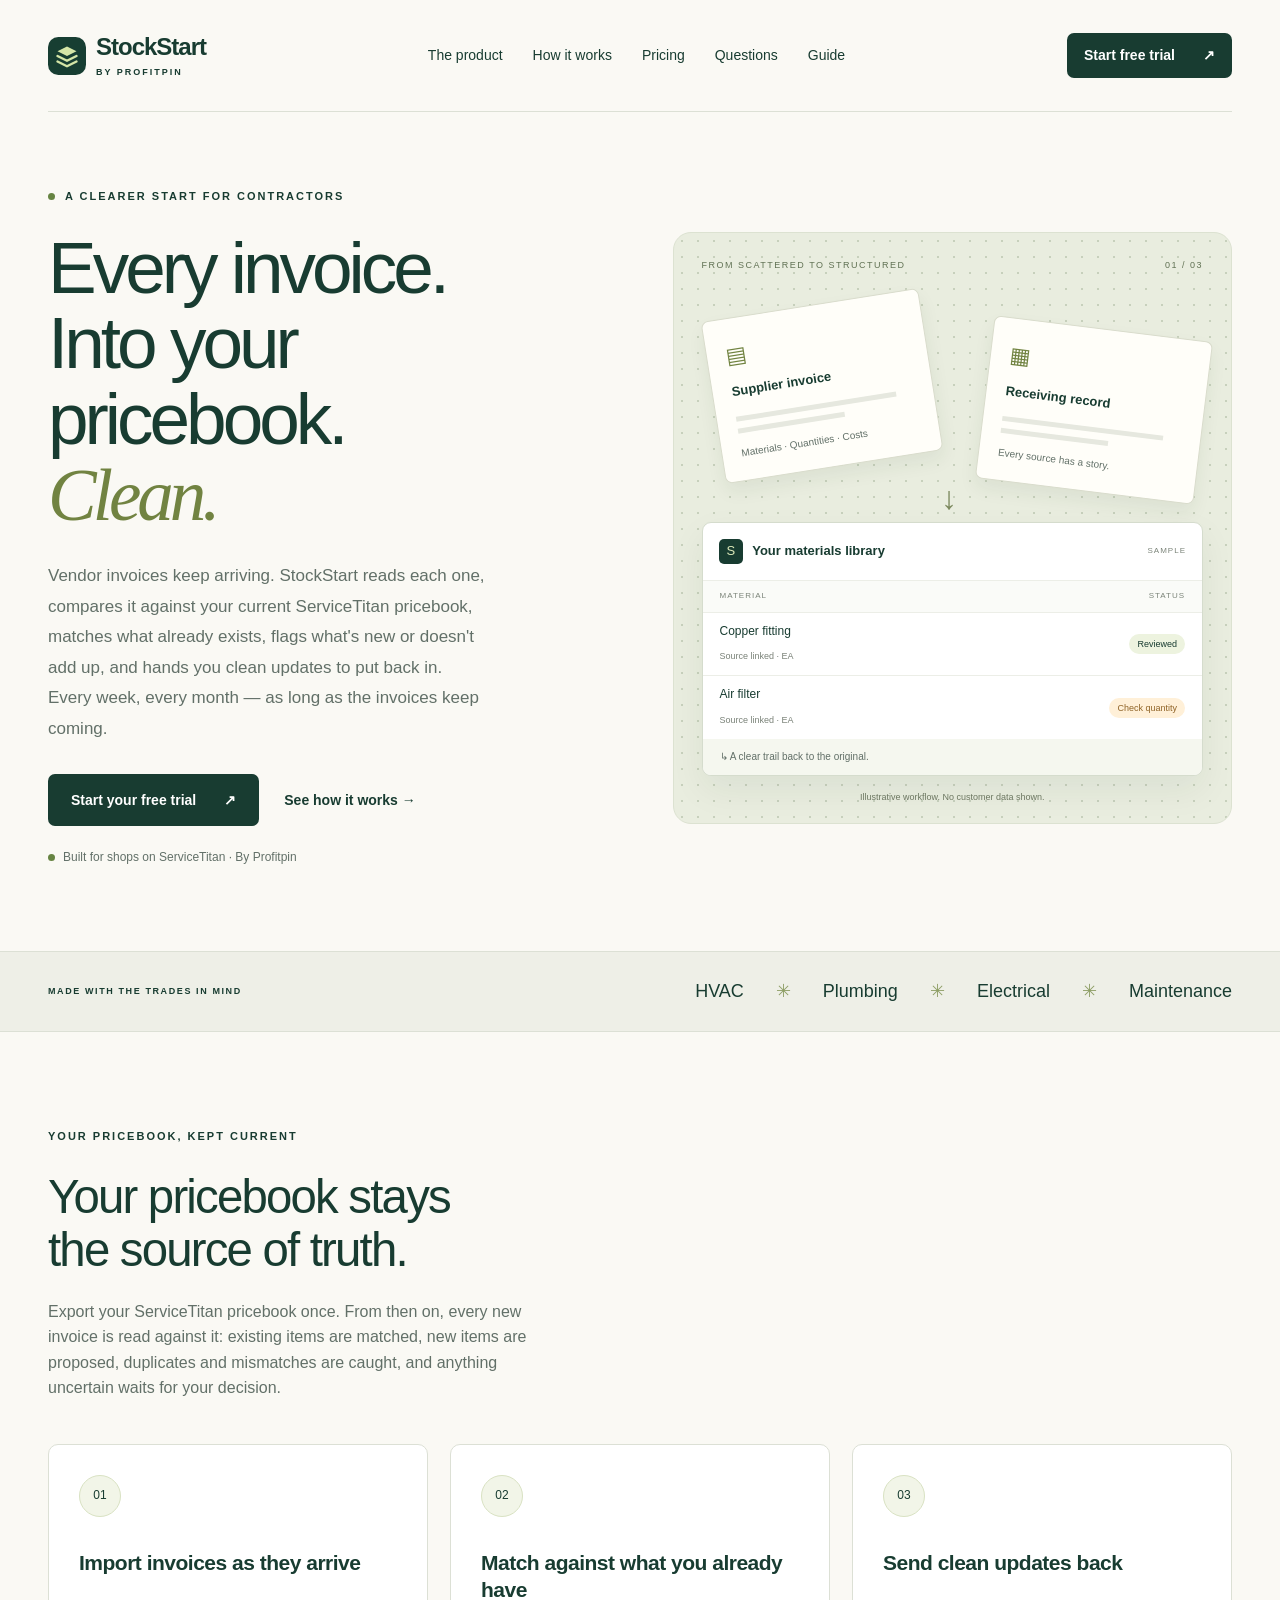
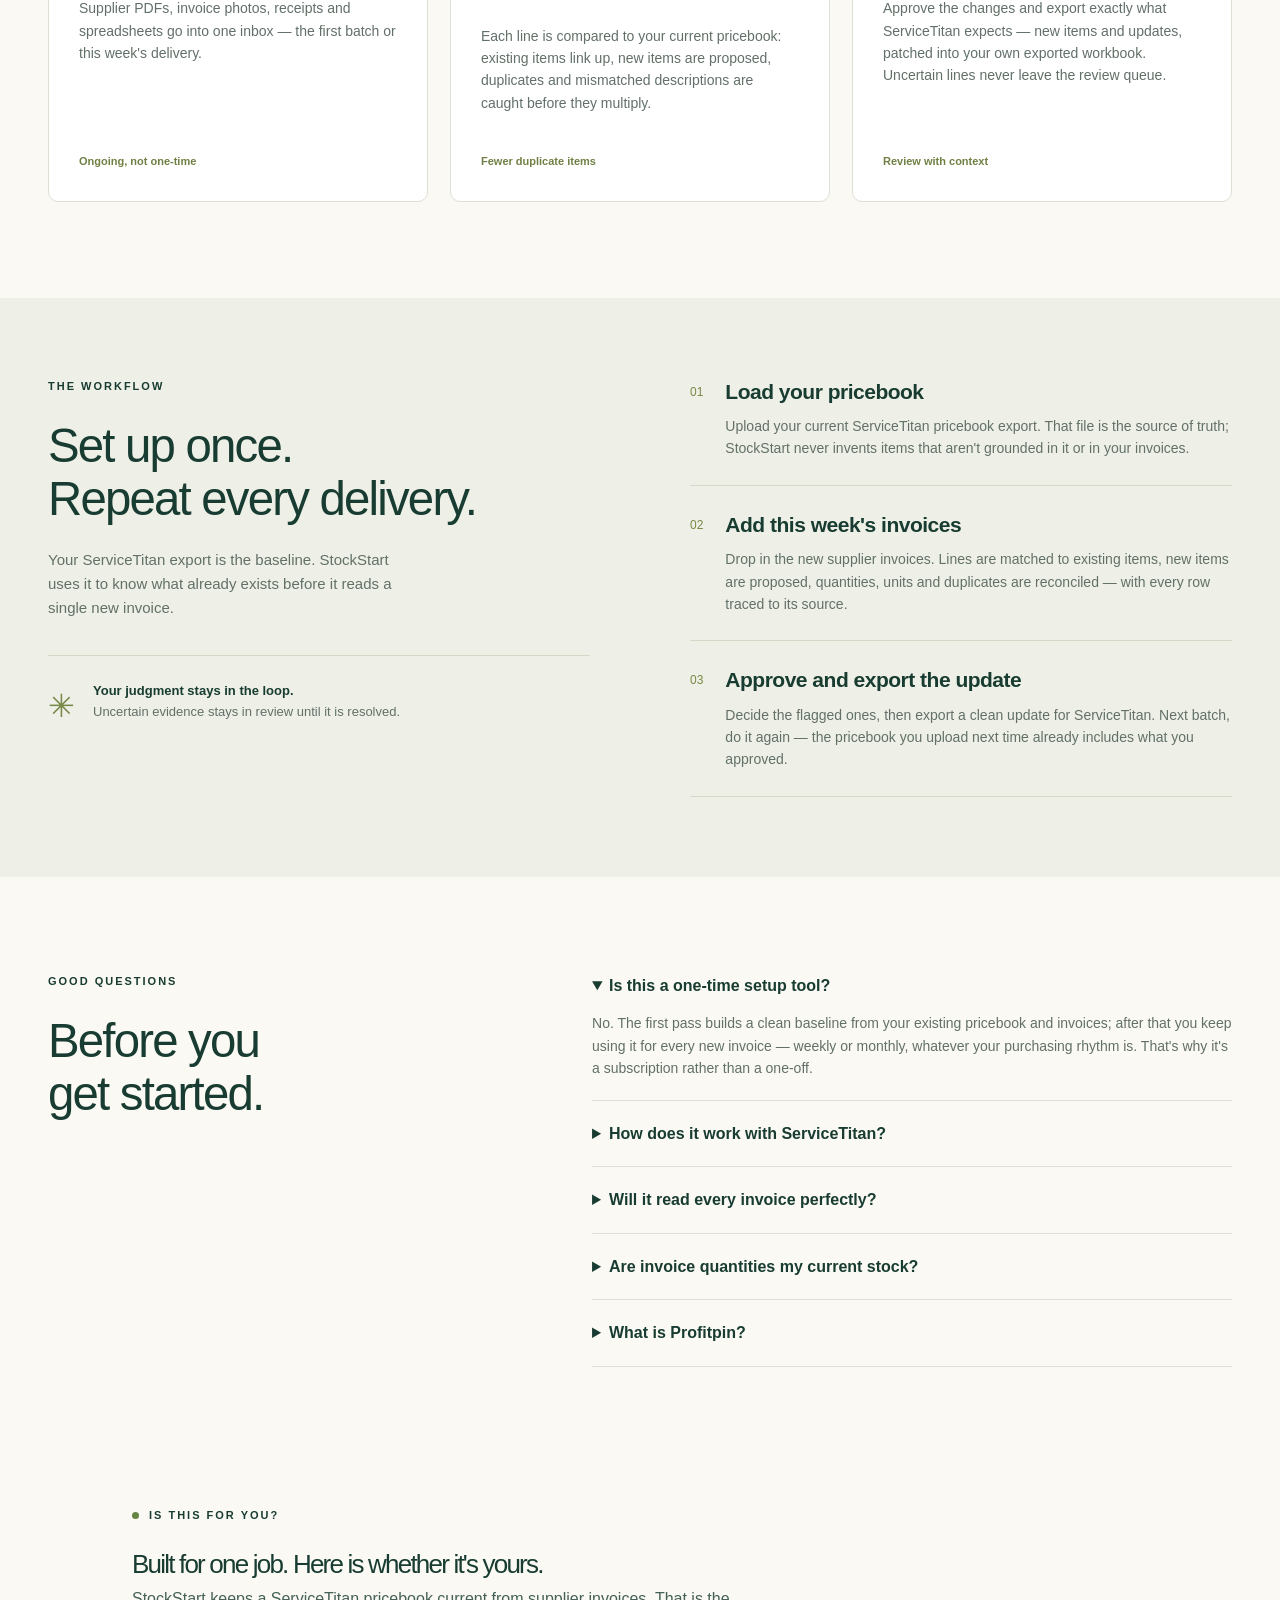
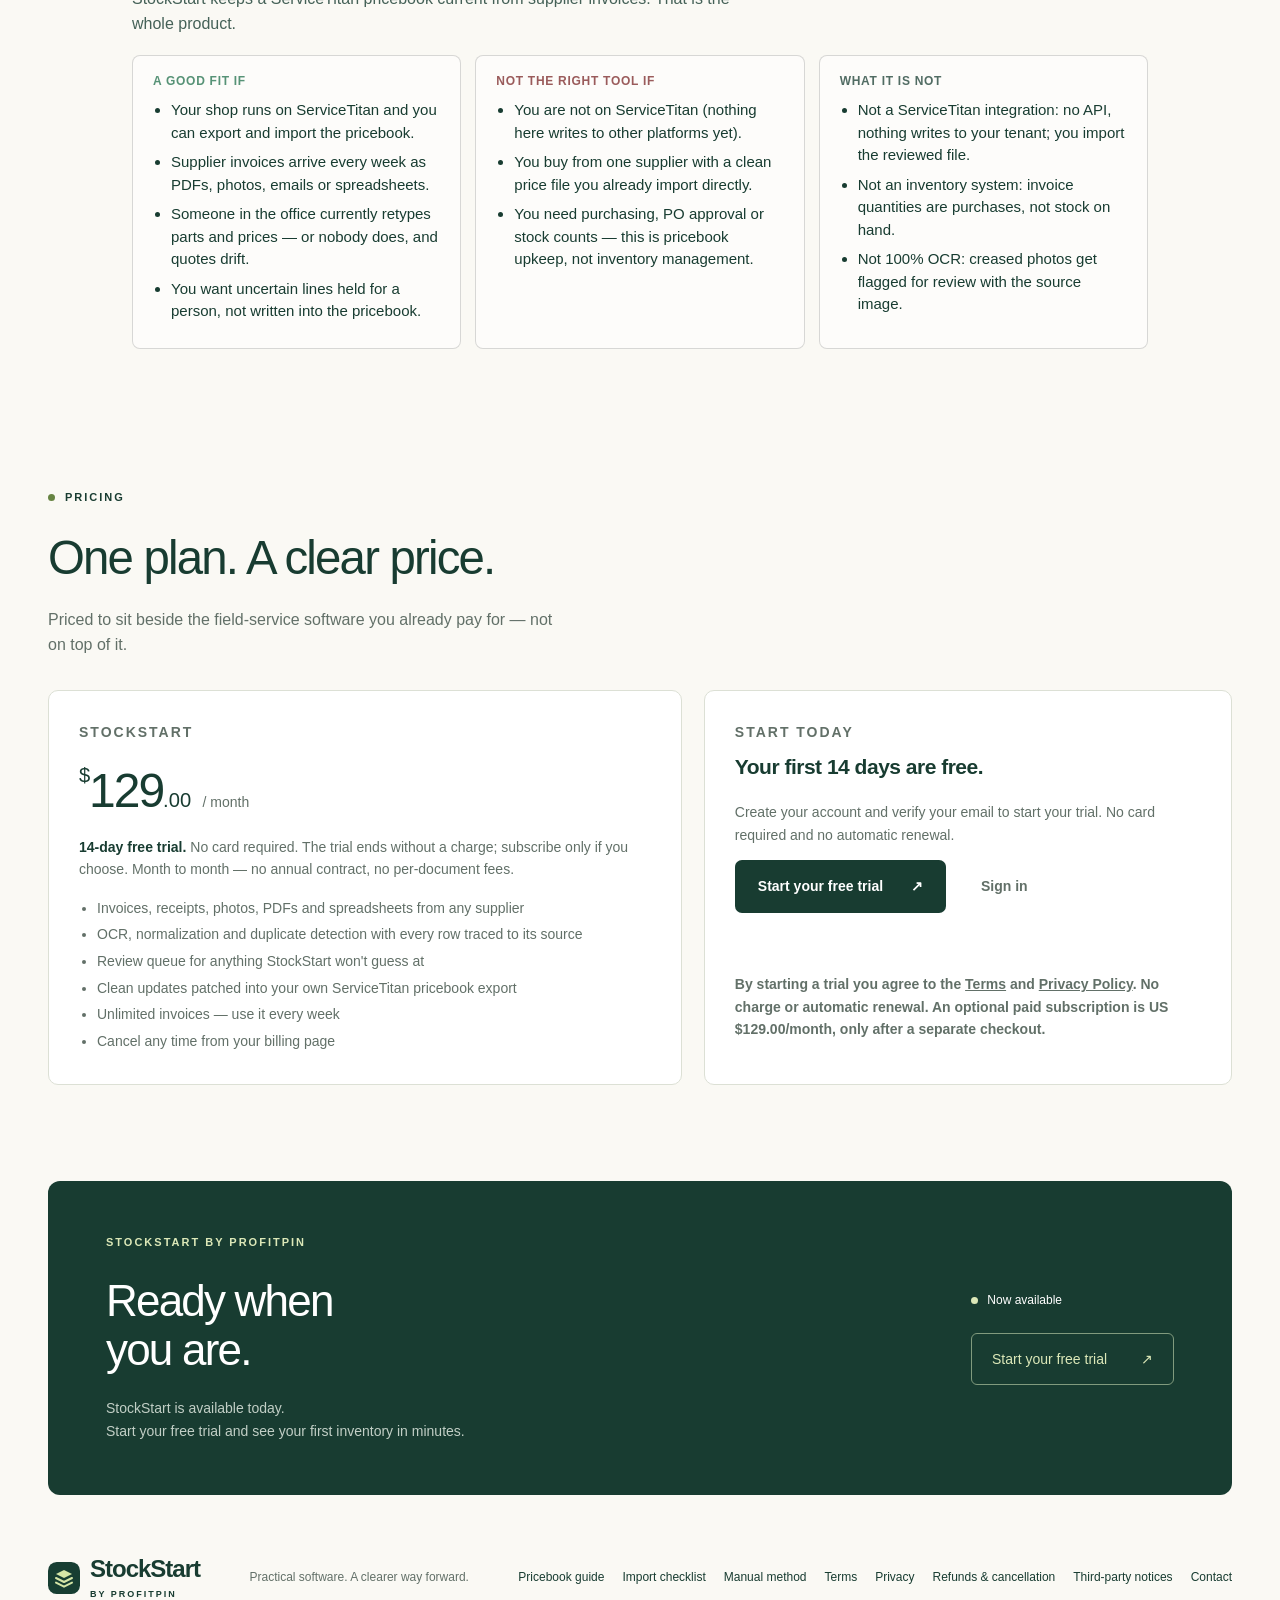
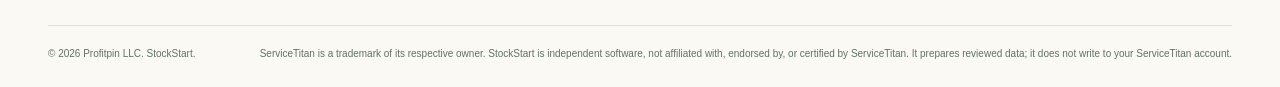
==== index.html @ 43863ac2 "Publish verified 14-day no-card trial terms and signup guidance" ====
<!doctype html>
<html lang="en">
<head>
  <meta charset="utf-8"><meta name="viewport" content="width=device-width,initial-scale=1">
  <title>StockStart — ServiceTitan pricebook updates from vendor invoices (HVAC, plumbing, electrical)</title>
  <meta name="description" content="StockStart reads every new vendor invoice against your ServiceTitan pricebook, matches existing items, flags new parts and price mismatches, and produces clean pricebook updates you import back. $129/month, 14-day no-card trial.">
  <meta name="theme-color" content="#173e32">
  <link rel="canonical" href="https://getstockstart.com/">
  <meta property="og:title" content="StockStart — ServiceTitan pricebook updates from vendor invoices (HVAC, plumbing, electrical)"><meta property="og:description" content="StockStart reads every new vendor invoice against your ServiceTitan pricebook, matches existing items, flags new parts and price mismatches, and produces clean pricebook updates you import back. $129/month, 14-day no-card trial."><meta property="og:type" content="website"><meta property="og:url" content="https://getstockstart.com/">
  <link rel="icon" href="./mark.svg" type="image/svg+xml"><link rel="stylesheet" href="./styles.css">
  <script type="application/ld+json">{"@context": "https://schema.org", "@type": "SoftwareApplication", "name": "StockStart", "url": "https://getstockstart.com/", "applicationCategory": "BusinessApplication", "operatingSystem": "Windows 10, Windows 11", "description": "StockStart reads every new vendor invoice against your ServiceTitan pricebook, matches existing items, flags new parts and price mismatches, and produces clean pricebook updates you import back. $129/month, 14-day no-card trial.", "publisher": {"@type": "Organization", "name": "Profitpin LLC", "url": "https://profitpingroup.com/"}, "offers": {"@type": "Offer", "price": "129.00", "priceCurrency": "USD", "url": "https://getstockstart.com/", "description": "14-day no-card trial; optional paid monthly subscription", "availability": "https://schema.org/InStock"}}</script>
<script type="application/ld+json">{"@context": "https://schema.org", "@type": "FAQPage", "mainEntity": [{"@type": "Question", "name": "Is this a one-time setup tool?", "acceptedAnswer": {"@type": "Answer", "text": "No. The first pass builds a clean baseline from your existing pricebook and invoices; after that you keep using it for every new invoice — weekly or monthly, whatever your purchasing rhythm is. That's why it's a subscription rather than a one-off."}}, {"@type": "Question", "name": "How does it work with ServiceTitan?", "acceptedAnswer": {"@type": "Answer", "text": "Through your own export and import files — no API connection, nothing writes to your tenant automatically. You export your pricebook, StockStart patches the approved changes into that same workbook, and you import it back. StockStart is independent software and is not a certified or approved ServiceTitan integration."}}, {"@type": "Question", "name": "Will it read every invoice perfectly?", "acceptedAnswer": {"@type": "Answer", "text": "No. Image quality and document layout can affect extraction. StockStart preserves the source evidence and surfaces uncertain values for review. We do not claim 100% OCR accuracy."}}, {"@type": "Question", "name": "Are invoice quantities my current stock?", "acceptedAnswer": {"@type": "Answer", "text": "Not necessarily. Purchases, receipts, credits and stock snapshots have different meanings. StockStart helps review those relationships; a purchase history alone cannot establish current on-hand inventory."}}, {"@type": "Question", "name": "What is Profitpin?", "acceptedAnswer": {"@type": "Answer", "text": "Profitpin LLC is the company behind StockStart, SaleLedger, LeafLedger and SubLimit. StockStart keeps a contractor's pricebook clean as new supplier invoices arrive."}}]}</script>
  <link rel="apple-touch-icon" href="/icon-512.png">
</head>
<body>
  <a class="skip" href="#main">Skip to content</a>
  <header class="header wrap">
    <a class="brand" href="#" aria-label="StockStart home"><img src="./mark.svg" width="38" height="38" alt=""><span>StockStart<small>BY PROFITPIN</small></span></a>
    <nav aria-label="Main navigation"><a href="#product">The product</a><a href="#how-it-works">How it works</a><a href="#pricing">Pricing</a><a href="#questions">Questions</a><a href="./servicetitan-pricebook-vendor-invoices.html">Guide</a></nav>
    <a class="button small dark" href="https://app.getstockstart.com/signup">Start free trial <span aria-hidden="true">↗</span></a>
  </header>
  <main id="main">
    <section class="hero wrap">
      <div class="hero-copy"><p class="eyebrow"><span class="dot"></span> A CLEARER START FOR CONTRACTORS</p>
        <h1>Every invoice.<br>Into your pricebook.<br><em>Clean.</em></h1>
        <p class="intro">Vendor invoices keep arriving. StockStart reads each one, compares it against your current ServiceTitan pricebook, matches what already exists, flags what's new or doesn't add up, and hands you clean updates to put back in. Every week, every month — as long as the invoices keep coming.</p>
        <div class="actions"><a class="button dark" href="https://app.getstockstart.com/signup">Start your free trial <span aria-hidden="true">↗</span></a><a class="text-link" href="#how-it-works">See how it works <span aria-hidden="true">→</span></a></div>
        <p class="availability"><span class="dot"></span> Built for shops on ServiceTitan · By Profitpin</p>
      </div>
      <div class="visual" aria-label="Illustration of sample documents becoming a reviewed materials library">
        <div class="visual-heading"><span>FROM SCATTERED TO STRUCTURED</span><span>01 / 03</span></div>
        <div class="paper paper-back"><span class="paper-icon">▤</span><strong>Supplier invoice</strong><div class="lines"></div><div class="lines short"></div><p>Materials · Quantities · Costs</p></div>
        <div class="paper paper-front"><span class="paper-icon">▦</span><strong>Receiving record</strong><div class="lines"></div><div class="lines short"></div><p>Every source has a story.</p></div>
        <div class="connector" aria-hidden="true">↓</div>
        <div class="library"><div class="library-title"><span class="mini-mark">S</span><strong>Your materials library</strong><span class="sample">SAMPLE</span></div><div class="table-head"><span>MATERIAL</span><span>STATUS</span></div><div class="table-row"><span><b>Copper fitting</b><small>Source linked · EA</small></span><span class="pill">Reviewed</span></div><div class="table-row"><span><b>Air filter</b><small>Source linked · EA</small></span><span class="pill amber">Check quantity</span></div><div class="library-foot"><span aria-hidden="true">↳</span> A clear trail back to the original.</div></div>
        <p class="visual-caption">Illustrative workflow. No customer data shown.</p>
      </div>
    </section>
    <div class="trade-strip"><div class="wrap"><span>MADE WITH THE TRADES IN MIND</span><p>HVAC <i>✳</i> Plumbing <i>✳</i> Electrical <i>✳</i> Maintenance</p></div></div>
    <section class="section wrap" id="product"><div class="section-heading"><p class="eyebrow">YOUR PRICEBOOK, KEPT CURRENT</p><h2>Your pricebook stays<br>the source of truth.</h2><p>Export your ServiceTitan pricebook once. From then on, every new invoice is read against it: existing items are matched, new items are proposed, duplicates and mismatches are caught, and anything uncertain waits for your decision.</p></div>
      <div class="features"><article><span class="feature-icon">01</span><h3>Import invoices as they arrive</h3><p>Supplier PDFs, invoice photos, receipts and spreadsheets go into one inbox — the first batch or this week's delivery.</p><span class="feature-note">Ongoing, not one-time</span></article><article><span class="feature-icon">02</span><h3>Match against what you already have</h3><p>Each line is compared to your current pricebook: existing items link up, new items are proposed, duplicates and mismatched descriptions are caught before they multiply.</p><span class="feature-note">Fewer duplicate items</span></article><article><span class="feature-icon">03</span><h3>Send clean updates back</h3><p>Approve the changes and export exactly what ServiceTitan expects — new items and updates, patched into your own exported workbook. Uncertain lines never leave the review queue.</p><span class="feature-note">Review with context</span></article></div>
    </section>
    <section class="workflow" id="how-it-works"><div class="wrap workflow-grid"><div><p class="eyebrow">THE WORKFLOW</p><h2>Set up once.<br>Repeat every delivery.</h2><p class="muted">Your ServiceTitan export is the baseline. StockStart uses it to know what already exists before it reads a single new invoice.</p><div class="principle"><span aria-hidden="true">✳</span><p><strong>Your judgment stays in the loop.</strong><br>Uncertain evidence stays in review until it is resolved.</p></div></div><ol class="steps"><li><span>01</span><div><h3>Load your pricebook</h3><p>Upload your current ServiceTitan pricebook export. That file is the source of truth; StockStart never invents items that aren't grounded in it or in your invoices.</p></div></li><li><span>02</span><div><h3>Add this week's invoices</h3><p>Drop in the new supplier invoices. Lines are matched to existing items, new items are proposed, quantities, units and duplicates are reconciled — with every row traced to its source.</p></div></li><li><span>03</span><div><h3>Approve and export the update</h3><p>Decide the flagged ones, then export a clean update for ServiceTitan. Next batch, do it again — the pricebook you upload next time already includes what you approved.</p></div></li></ol></div></section>
    <section class="section wrap questions" id="questions"><div><p class="eyebrow">GOOD QUESTIONS</p><h2>Before you<br>get started.</h2></div><div class="faq"><details open><summary>Is this a one-time setup tool?</summary><p>No. The first pass builds a clean baseline from your existing pricebook and invoices; after that you keep using it for every new invoice — weekly or monthly, whatever your purchasing rhythm is. That's why it's a subscription rather than a one-off.</p></details><details><summary>How does it work with ServiceTitan?</summary><p>Through your own export and import files — no API connection, nothing writes to your tenant automatically. You export your pricebook, StockStart patches the approved changes into that same workbook, and you import it back. StockStart is independent software and is not a certified or approved ServiceTitan integration.</p></details><details><summary>Will it read every invoice perfectly?</summary><p>No. Image quality and document layout can affect extraction. StockStart preserves the source evidence and surfaces uncertain values for review. We do not claim 100% OCR accuracy.</p></details><details><summary>Are invoice quantities my current stock?</summary><p>Not necessarily. Purchases, receipts, credits and stock snapshots have different meanings. StockStart helps review those relationships; a purchase history alone cannot establish current on-hand inventory.</p></details><details><summary>What is Profitpin?</summary><p>Profitpin LLC is the company behind StockStart, SaleLedger, LeafLedger and SubLimit. StockStart keeps a contractor's pricebook clean as new supplier invoices arrive.</p></details></div></section>
    
<section class="fit" id="fit"><style>
.fit{padding:44px 0}.fit .fit-wrap{max-width:1080px;margin:0 auto;padding:0 32px}
.fit h2{font-size:26px;line-height:1.2;margin:0 0 6px}.fit .fit-lede{opacity:.8;max-width:640px;margin:0 0 18px}
.fit-grid{display:grid;grid-template-columns:repeat(3,1fr);gap:14px}
.fit-col{border:1px solid rgba(0,0,0,.15);border-radius:8px;padding:18px 20px;background:rgba(255,255,255,.55)}
.fit-col h3{font-size:12px;letter-spacing:.06em;text-transform:uppercase;margin:0 0 10px;opacity:.75}
.fit-col ul{margin:0;padding-left:18px}.fit-col li{margin-bottom:7px;font-size:15px;line-height:1.5}
.fit-col.yes h3{color:#1f6f4a}.fit-col.no h3{color:#7a2626}
@media(max-width:800px){.fit-grid{grid-template-columns:1fr}.fit .fit-wrap{padding:0 20px}}
</style>
  <div class="fit-wrap">
    <p class="eyebrow"><span class="dot"></span> IS THIS FOR YOU?</p>
    <h2>Built for one job. Here is whether it's yours.</h2>
    <p class="fit-lede">StockStart keeps a ServiceTitan pricebook current from supplier invoices. That is the whole product.</p>
    <div class="fit-grid">
      <div class="fit-col yes"><h3>A good fit if</h3><ul><li>Your shop runs on ServiceTitan and you can export and import the pricebook.</li><li>Supplier invoices arrive every week as PDFs, photos, emails or spreadsheets.</li><li>Someone in the office currently retypes parts and prices — or nobody does, and quotes drift.</li><li>You want uncertain lines held for a person, not written into the pricebook.</li></ul></div>
      <div class="fit-col no"><h3>Not the right tool if</h3><ul><li>You are not on ServiceTitan (nothing here writes to other platforms yet).</li><li>You buy from one supplier with a clean price file you already import directly.</li><li>You need purchasing, PO approval or stock counts — this is pricebook upkeep, not inventory management.</li></ul></div>
      <div class="fit-col"><h3>What it is not</h3><ul><li>Not a ServiceTitan integration: no API, nothing writes to your tenant; you import the reviewed file.</li><li>Not an inventory system: invoice quantities are purchases, not stock on hand.</li><li>Not 100% OCR: creased photos get flagged for review with the source image.</li></ul></div>
    </div>
  </div>
</section>
<section class="wrap section" id="pricing">
      <div class="section-heading"><p class="eyebrow"><span class="dot"></span> PRICING</p><h2>One plan. A clear price.</h2><p>Priced to sit beside the field-service software you already pay for — not on top of it.</p></div>
      <div class="features" style="grid-template-columns:1.2fr 1fr;margin-top:32px">
        <article>
          <p class="eyebrow" style="margin-bottom:10px">STOCKSTART</p>
          <p style="font-size:48px;letter-spacing:-2px;font-weight:500;margin:0 0 6px;color:var(--ink)"><span class="price-cur">$</span>129<span class="price-dec">.00</span> <span style="font-size:14px;letter-spacing:0;color:var(--muted)">/ month</span></p>
          <p><strong style="color:var(--ink)">14-day free trial.</strong> No card required. The trial ends without a charge; subscribe only if you choose. Month to month — no annual contract, no per-document fees.</p>
          <ul style="padding-left:18px;color:var(--muted);font-size:14px;line-height:1.9;margin:0">
            <li>Invoices, receipts, photos, PDFs and spreadsheets from any supplier</li>
            <li>OCR, normalization and duplicate detection with every row traced to its source</li>
            <li>Review queue for anything StockStart won't guess at</li>
            <li>Clean updates patched into your own ServiceTitan pricebook export</li>
            <li>Unlimited invoices — use it every week</li>
            <li>Cancel any time from your billing page</li>
          </ul>
        </article>
        <article>
          <p class="eyebrow" style="margin-bottom:10px">START TODAY</p>
          <h3>Your first 14 days are free.</h3>
          <p>Create your account and verify your email to start your trial. No card required and no automatic renewal.</p>
          <p><a class="button dark" href="https://app.getstockstart.com/signup">Start your free trial <span aria-hidden="true">↗</span></a> <a class="button" href="https://app.getstockstart.com/login" style="margin-left:8px">Sign in</a></p>
          <p class="feature-note" style="padding-top:12px">By starting a trial you agree to the <a href="./terms.html" style="text-decoration:underline">Terms</a> and <a href="./privacy.html" style="text-decoration:underline">Privacy Policy</a>. No charge or automatic renewal. An optional paid subscription is US $129.00/month, only after a separate checkout.</p>
        </article>
      </div>
    </section>
    <section class="wrap" id="availability"><div class="launch"><div><p class="eyebrow">STOCKSTART BY PROFITPIN</p><h2>Ready when<br>you are.</h2><p>StockStart is available today.<br>Start your free trial and see your first inventory in minutes.</p></div><div class="launch-status"><span class="dot"></span> Now available<a href="https://app.getstockstart.com/signup">Start your free trial <span aria-hidden="true">↗</span></a></div></div></section>
  </main>
  <footer class="wrap"><div class="footer-top"><a class="brand" href="#"><img src="./mark.svg" width="32" height="32" alt=""><span>StockStart<small>BY PROFITPIN</small></span></a><p>Practical software. A clearer way forward.</p><div style="display:flex;gap:18px;flex-wrap:wrap;font-size:12px"><a href="./servicetitan-pricebook-vendor-invoices.html">Pricebook guide</a><a href="./servicetitan-pricebook-import-checklist.html">Import checklist</a><a href="./servicetitan-pricebook-manual-update.html">Manual method</a><a href="./terms.html">Terms</a><a href="./privacy.html">Privacy</a><a href="./refunds.html">Refunds &amp; cancellation</a><a href="./licenses.html">Third-party notices</a><a href="mailto:support@getstockstart.com">Contact</a></div></div><div class="footer-bottom"><span>© 2026 Profitpin LLC. StockStart.</span><span>ServiceTitan is a trademark of its respective owner. StockStart is independent software, not affiliated with, endorsed by, or certified by ServiceTitan. It prepares reviewed data; it does not write to your ServiceTitan account.</span></div></footer>
<script src="/lead-source.js" defer></script></body></html>
---- styles.css ----
:root{--ink:#183c31;--muted:#627068;--cream:#faf9f4;--line:#dce0d5;--lime:#dce8b8}*{box-sizing:border-box}html{scroll-behavior:smooth;scroll-padding-top:35px}body{margin:0;background:var(--cream);color:var(--ink);font-family:Arial,Helvetica,sans-serif;font-size:16px;line-height:1.6}a{color:inherit;text-decoration:none}a:focus-visible,summary:focus-visible{outline:3px solid #ba572b;outline-offset:6px}.wrap{max-width:1240px;width:calc(100% - 96px);margin:auto}.skip{position:absolute;left:20px;top:-70px;background:white;padding:10px;z-index:5}.skip:focus{top:10px}.header{display:flex;align-items:center;justify-content:space-between;gap:24px;min-height:112px;border-bottom:1px solid var(--line)}.brand{display:flex;align-items:center;gap:10px;font-weight:750;font-size:24px;letter-spacing:-1px;line-height:1.2}.brand small{display:block;font-size:9px;letter-spacing:2px;margin-top:5px;font-weight:600}.header nav{display:flex;gap:30px;font-size:14px}.header nav a:hover,.text-link:hover{text-decoration:underline;text-underline-offset:5px}.button{display:inline-flex;align-items:center;justify-content:center;gap:28px;border-radius:7px;padding:15px 23px;font-size:14px;font-weight:bold;transition:transform .15s,background .15s}.button:hover{transform:translateY(-2px);background:#295443}.dark{background:var(--ink);color:white}.small{padding:11px 17px}.hero{display:grid;grid-template-columns:1fr 1fr;gap:65px;padding-top:76px;padding-bottom:84px;align-items:center}.eyebrow{font-size:11px;font-weight:bold;letter-spacing:2px;margin:0 0 24px;display:flex;align-items:center;gap:10px}.dot{display:inline-block;width:7px;height:7px;border-radius:50%;background:#668442;flex-shrink:0}h1,h2,h3,p{margin-top:0}h1{font-size:clamp(52px,5.7vw,80px);line-height:1.04;letter-spacing:-4px;font-weight:500;margin-bottom:27px}h1 em{font-family:Georgia,serif;font-weight:normal;color:#718341}h2{font-size:clamp(34px,3.7vw,48px);line-height:1.12;letter-spacing:-1.8px;font-weight:500;margin-bottom:23px}h3{font-size:21px;line-height:1.3;letter-spacing:-.5px;font-weight:600}.intro{max-width:440px;font-size:17px;color:var(--muted);line-height:1.8}.actions{display:flex;align-items:center;gap:25px;margin-top:29px}.text-link{font-size:14px;font-weight:bold}.availability{display:flex;align-items:center;gap:8px;color:var(--muted);font-size:12px;margin:22px 0 0}.visual{position:relative;background:#e9eddf;border:1px solid #dce2d1;border-radius:18px;min-height:530px;padding:25px 28px 18px;overflow:hidden;background-image:radial-gradient(#c7d0bc .8px,transparent .8px);background-size:16px 16px}.visual-heading{display:flex;justify-content:space-between;font-size:9px;letter-spacing:1.5px;color:#607153}.paper{position:absolute;background:#fffef9;border:1px solid #d9dccc;border-radius:7px;padding:19px;width:220px;box-shadow:0 9px 18px #243b2110}.paper strong{font-size:13px}.paper-icon{display:block;font-size:22px;color:#718341;margin-bottom:5px}.paper-back{top:71px;left:38px;transform:rotate(-9deg)}.paper-front{top:95px;right:27px;transform:rotate(7deg)}.paper p{font-size:10px;color:var(--muted);margin:12px 0 0}.lines{height:5px;width:90%;background:#e6e8df;margin-top:13px}.lines.short{width:60%;margin-top:7px}.connector{position:absolute;top:240px;left:calc(50% - 11px);font-size:32px;color:#7c895e}.library{position:relative;margin-top:250px;background:#fff;border:1px solid #d5dccd;border-radius:9px;box-shadow:0 14px 35px #16321c10;overflow:hidden}.library-title{display:flex;align-items:center;gap:9px;padding:16px;font-size:13px}.mini-mark{background:var(--ink);color:var(--lime);padding:2px 8px;border-radius:5px}.sample{font-size:8px;letter-spacing:1px;color:#7b8479;margin-left:auto}.table-head,.table-row{display:flex;align-items:center;justify-content:space-between;padding:9px 17px;border-top:1px solid #eceee7}.table-head{font-size:8px;letter-spacing:1px;color:#7b8479;background:#fafbf8}.table-row b{display:block;font-size:12px;font-weight:500}.table-row small{font-size:9px;color:#7a8278}.pill{font-size:9px;background:#edf3df;padding:3px 8px;border-radius:20px;white-space:nowrap}.amber{background:#fff0d8;color:#906427}.library-foot{padding:10px 17px;font-size:10px;background:#f5f7ef;color:#627068}.visual-caption{font-size:9px;text-align:center;margin:14px 0 0;color:#6f7963}.trade-strip{background:#eeefe7;border-block:1px solid var(--line)}.trade-strip .wrap{display:flex;align-items:center;justify-content:space-between;gap:20px;padding-block:25px}.trade-strip span{font-size:9px;letter-spacing:1.6px;font-weight:bold}.trade-strip p{display:flex;align-items:center;gap:32px;margin:0;font-size:18px}.trade-strip i{font-style:normal;color:#8c9d63}.section{padding-block:96px}.section-heading{max-width:650px}.section-heading>p:last-child{max-width:505px;color:var(--muted)}.features{display:grid;grid-template-columns:repeat(3,1fr);gap:22px;margin-top:43px}.features article{padding:30px;background:#fff;border:1px solid var(--line);border-radius:10px;display:flex;flex-direction:column}.feature-icon{display:flex;width:42px;height:42px;border:1px solid #d9e2c3;border-radius:50%;align-items:center;justify-content:center;font-size:12px;margin-bottom:32px;background:#f2f5e8}.features p{color:var(--muted);font-size:14px}.feature-note{font-size:11px;padding-top:25px;margin-top:auto;font-weight:bold;color:#708044}.workflow{background:#eef0e7;padding:80px 0}.workflow-grid{display:grid;grid-template-columns:1fr 1fr;gap:100px}.muted{color:var(--muted);max-width:375px;font-size:15px}.principle{display:flex;gap:18px;border-top:1px solid #d3dac8;margin-top:35px;padding-top:25px}.principle>span{font-size:32px;color:#788849}.principle p{font-size:13px;color:var(--muted)}.principle strong{color:var(--ink)}.steps{list-style:none;padding:0;margin:0}.steps li{display:flex;gap:22px;padding:25px 0;border-bottom:1px solid #d3dac8}.steps li:first-child{padding-top:0}.steps li>span{font-size:12px;color:#778845;padding-top:5px}.steps h3{margin-bottom:10px}.steps p{font-size:14px;color:var(--muted);margin-bottom:0}.questions{display:grid;grid-template-columns:1fr 1.35fr;gap:70px}.faq details{border-bottom:1px solid var(--line);padding:20px 0}.faq details:first-child{padding-top:0}summary{cursor:pointer;font-size:16px;font-weight:600;padding-right:20px}.faq p{font-size:14px;color:var(--muted);margin:14px 0 0}.launch{background:var(--ink);color:#fff;border-radius:12px;padding:53px 58px;display:flex;align-items:center;justify-content:space-between;gap:35px}.launch .eyebrow{color:var(--lime)}.launch h2{font-size:44px}.launch p:last-child{color:#c2cfc6;font-size:14px;margin:0}.launch-status{font-size:12px;white-space:nowrap}.launch-status .dot{background:var(--lime);margin-right:6px}.launch-status a{display:block;margin-top:22px;padding:14px 20px;border:1px solid #819b7e;border-radius:6px;color:var(--lime);font-size:14px}.launch-status a span{margin-left:30px}footer{padding-top:60px!important;padding-bottom:25px!important}.footer-top{display:flex;align-items:center;gap:30px;justify-content:space-between}.footer-top p{font-size:12px;color:var(--muted);margin:0}.footer-top>a:last-child{font-size:12px}footer details{margin-top:27px}footer details summary{font-size:11px;font-weight:normal;color:var(--muted)}footer details p{font-size:12px;max-width:800px;margin-top:15px}.footer-bottom{display:flex;justify-content:space-between;gap:20px;border-top:1px solid var(--line);padding-top:20px;margin-top:25px;font-size:10px;color:var(--muted)}
@media(min-width:1500px){.hero{gap:95px}.visual{min-height:550px}}
@media(max-width:1000px){.wrap{width:calc(100% - 48px)}.hero{gap:30px}.header nav{gap:18px}.paper{width:180px}.paper-back{left:24px}.paper-front{right:20px}.visual{padding-inline:18px}.trade-strip p{gap:17px;font-size:15px}.workflow-grid{gap:50px}.features article{padding:24px}.questions{gap:35px}.launch{padding:40px}}
@media(max-width:760px){.wrap{width:calc(100% - 36px)}.header{min-height:90px;flex-wrap:wrap;padding-block:18px;gap:18px}.brand{font-size:22px}.header nav{order:3;width:100%;justify-content:center;border-top:1px solid var(--line);padding-top:14px;font-size:13px}.header .button{font-size:12px;padding:10px 12px;gap:15px}.hero{grid-template-columns:1fr;padding-top:42px;padding-bottom:40px;gap:36px}h1{font-size:60px;letter-spacing:-3px}.intro{font-size:16px}.visual{max-width:510px;width:100%;margin:auto;min-height:520px}.paper{width:53%;max-width:220px}.trade-strip .wrap{flex-direction:column;gap:12px}.trade-strip p{gap:12px;font-size:13px;flex-wrap:wrap;justify-content:center}.section{padding-block:60px}.features,.workflow-grid,.questions{grid-template-columns:1fr;gap:22px}.features{margin-top:30px}.features article{padding:25px}.feature-icon{margin-bottom:22px}.feature-note{padding-top:10px}.workflow{padding-block:50px}.workflow-grid{gap:35px}.questions{gap:20px}.faq details:first-child{padding-top:20px}.launch{padding:32px 25px;flex-direction:column;align-items:flex-start;gap:28px}.launch h2{font-size:37px}.footer-top{flex-wrap:wrap;gap:20px}.footer-top p{width:100%;order:3}.footer-bottom{flex-direction:column;gap:8px}.eyebrow{font-size:9px;letter-spacing:1.4px}.actions{gap:18px}.actions .button{padding:14px 16px;gap:18px}.text-link{font-size:12px}}
@media(prefers-reduced-motion:reduce){html{scroll-behavior:auto}.button{transition:none}}

.price-cur{font-size:.42em;font-weight:500;vertical-align:top;position:relative;top:.28em;margin-right:.04em}.price-dec{font-size:.42em;font-weight:500;letter-spacing:0}
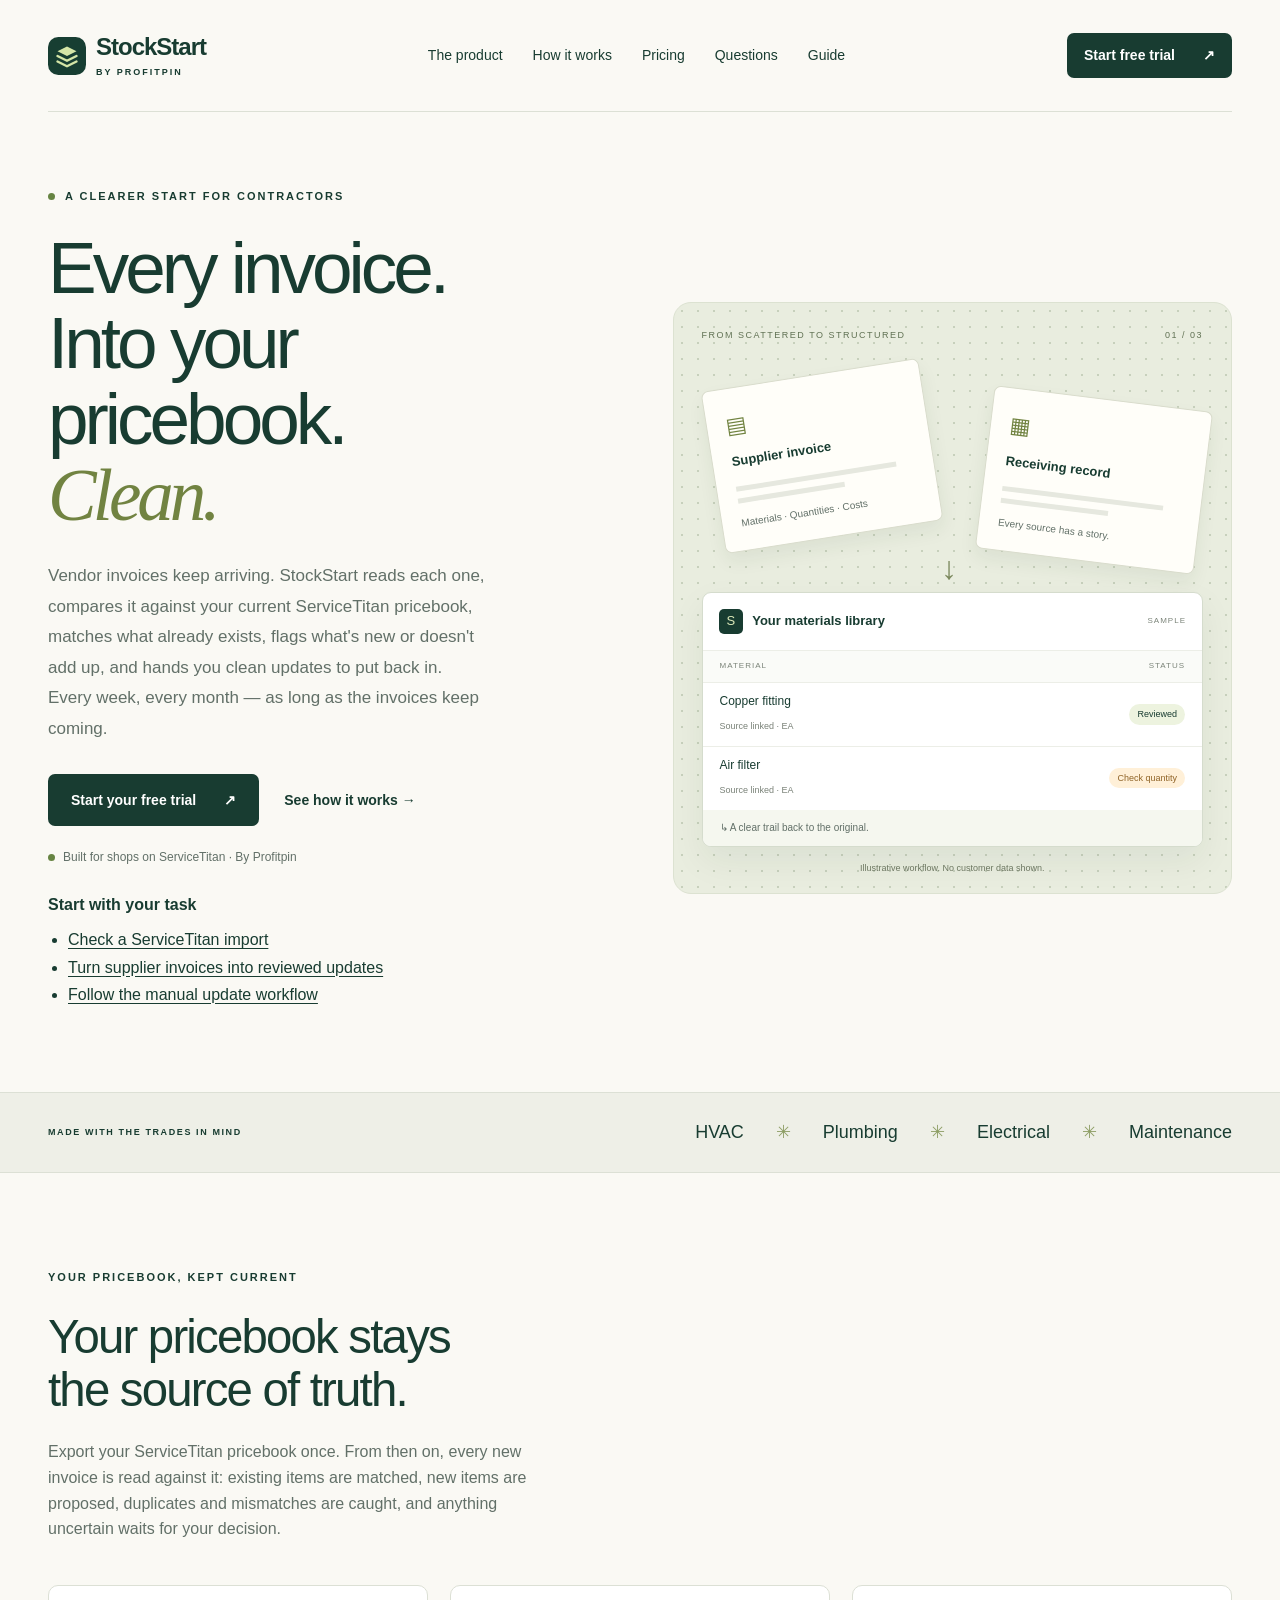
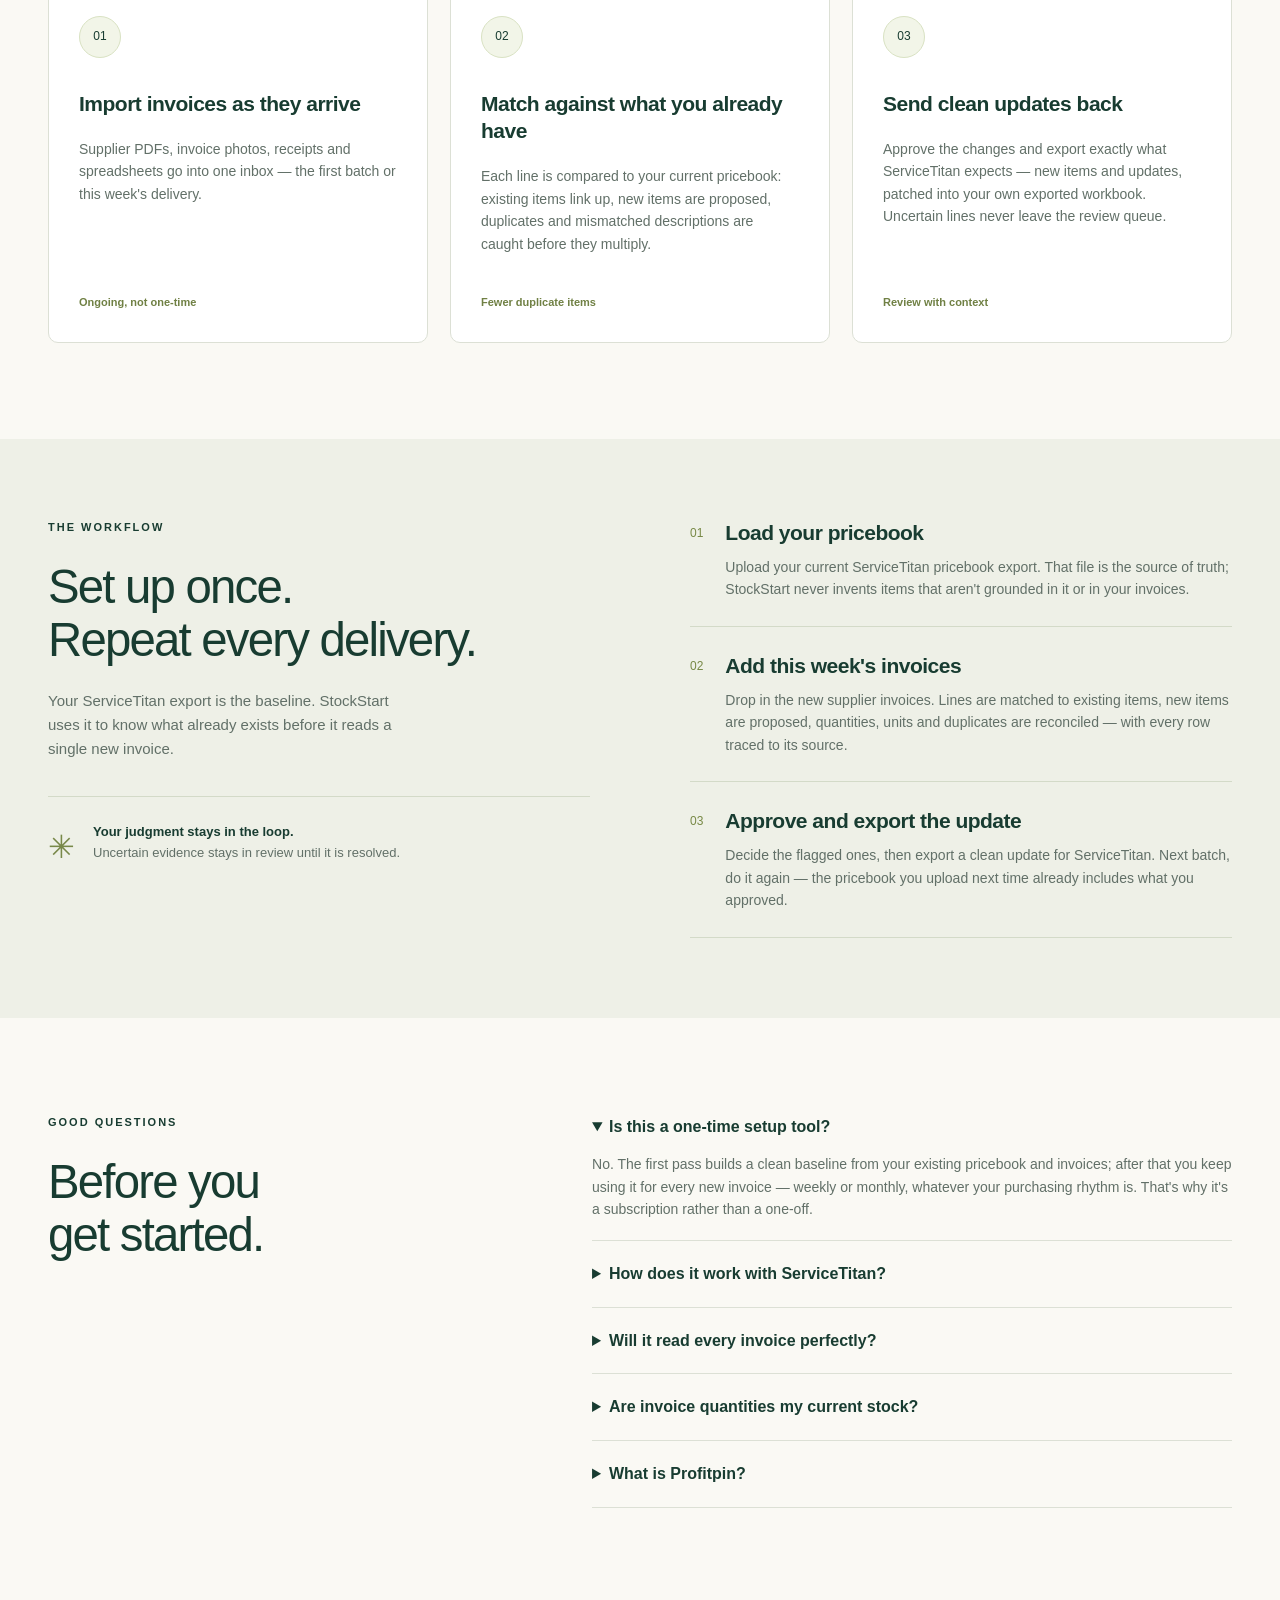
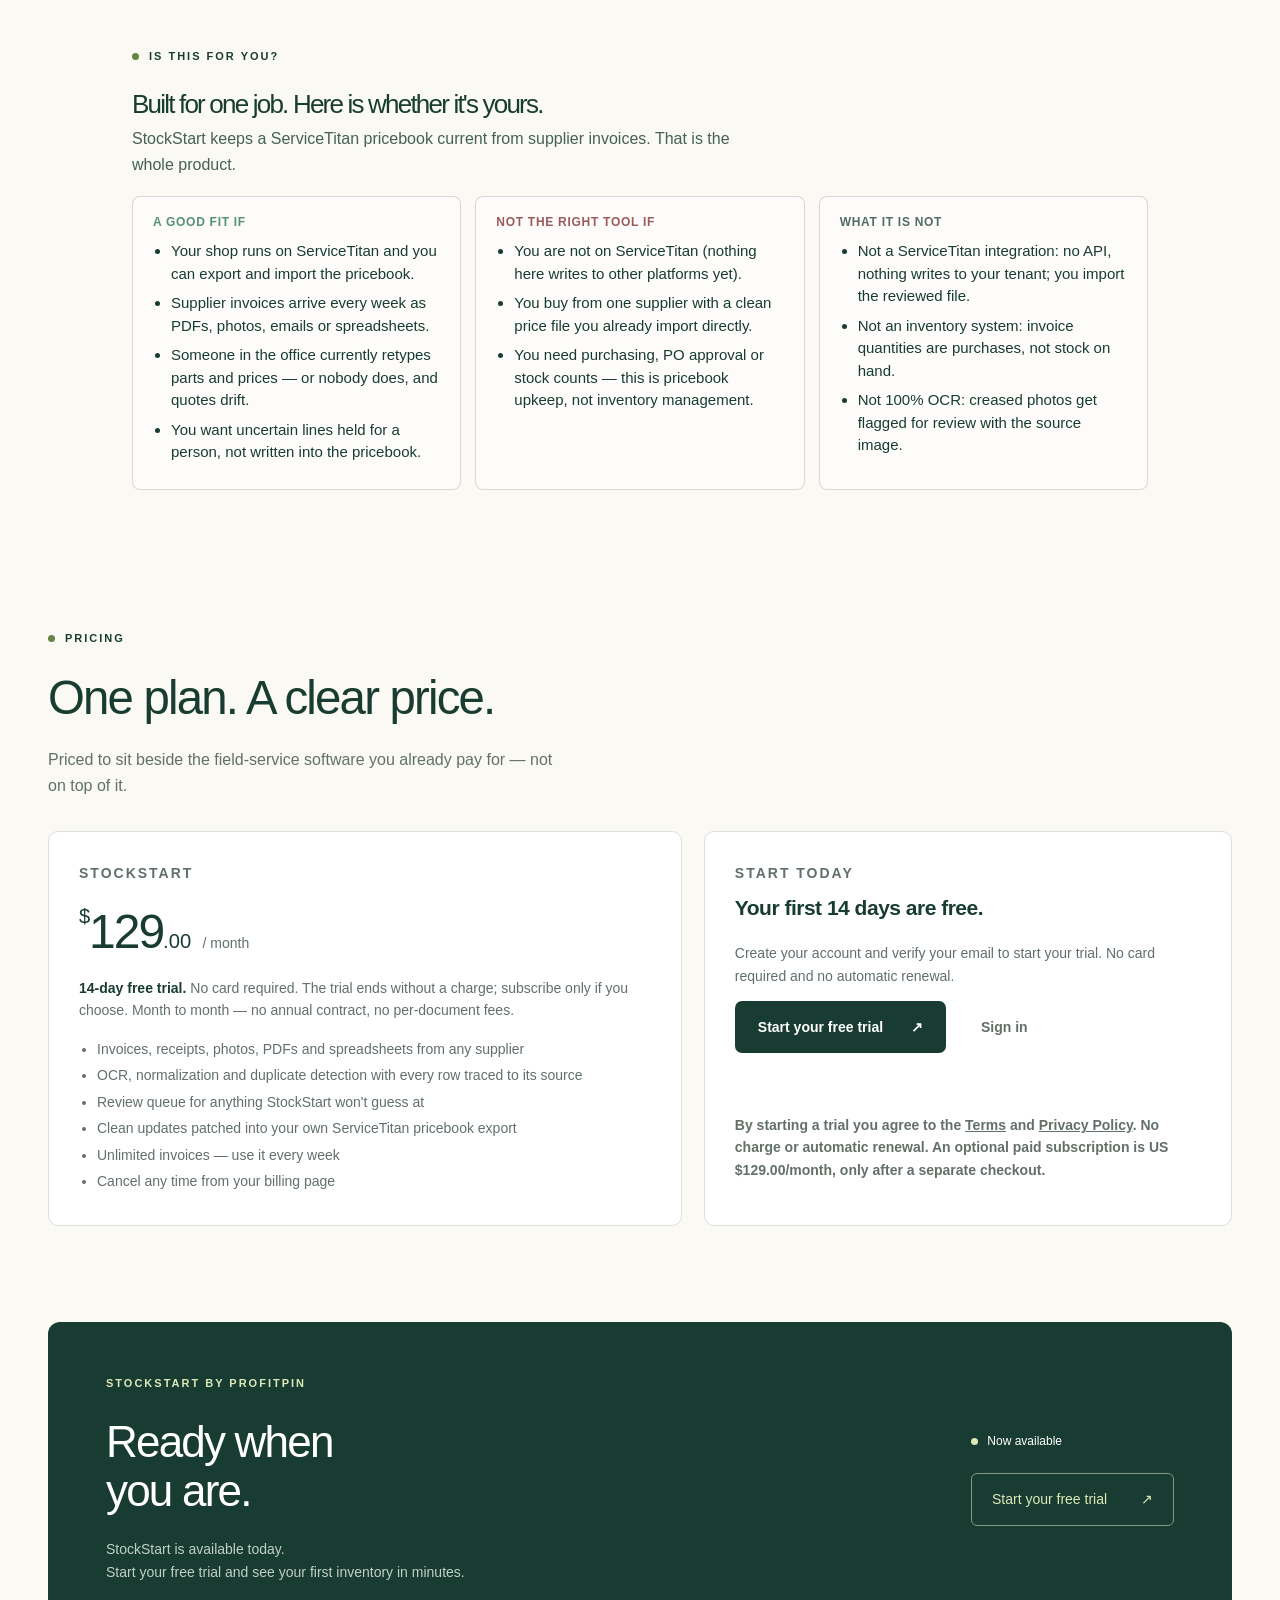
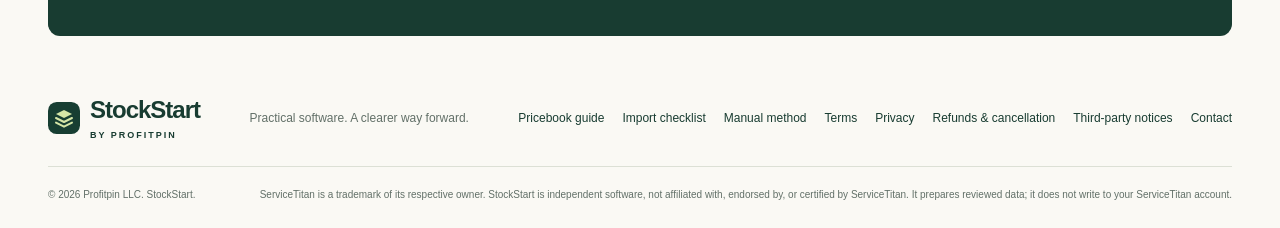
==== commit b7b52d6c: "Improve search discovery and align trial metadata" ====
--- a/index.html
+++ b/index.html
@@ -2,13 +2,13 @@
 <html lang="en">
 <head>
   <meta charset="utf-8"><meta name="viewport" content="width=device-width,initial-scale=1">
-  <title>StockStart — ServiceTitan pricebook updates from vendor invoices (HVAC, plumbing, electrical)</title>
+  <title>ServiceTitan Pricebook Updates from Invoices | StockStart</title>
   <meta name="description" content="StockStart reads every new vendor invoice against your ServiceTitan pricebook, matches existing items, flags new parts and price mismatches, and produces clean pricebook updates you import back. $129/month, 14-day no-card trial.">
   <meta name="theme-color" content="#173e32">
   <link rel="canonical" href="https://getstockstart.com/">
-  <meta property="og:title" content="StockStart — ServiceTitan pricebook updates from vendor invoices (HVAC, plumbing, electrical)"><meta property="og:description" content="StockStart reads every new vendor invoice against your ServiceTitan pricebook, matches existing items, flags new parts and price mismatches, and produces clean pricebook updates you import back. $129/month, 14-day no-card trial."><meta property="og:type" content="website"><meta property="og:url" content="https://getstockstart.com/">
+  <meta property="og:title" content="ServiceTitan Pricebook Updates from Invoices | StockStart"><meta property="og:description" content="StockStart reads every new vendor invoice against your ServiceTitan pricebook, matches existing items, flags new parts and price mismatches, and produces clean pricebook updates you import back. $129/month, 14-day no-card trial."><meta property="og:type" content="website"><meta property="og:url" content="https://getstockstart.com/">
   <link rel="icon" href="./mark.svg" type="image/svg+xml"><link rel="stylesheet" href="./styles.css">
-  <script type="application/ld+json">{"@context": "https://schema.org", "@type": "SoftwareApplication", "name": "StockStart", "url": "https://getstockstart.com/", "applicationCategory": "BusinessApplication", "operatingSystem": "Windows 10, Windows 11", "description": "StockStart reads every new vendor invoice against your ServiceTitan pricebook, matches existing items, flags new parts and price mismatches, and produces clean pricebook updates you import back. $129/month, 14-day no-card trial.", "publisher": {"@type": "Organization", "name": "Profitpin LLC", "url": "https://profitpingroup.com/"}, "offers": {"@type": "Offer", "price": "129.00", "priceCurrency": "USD", "url": "https://getstockstart.com/", "description": "14-day no-card trial; optional paid monthly subscription", "availability": "https://schema.org/InStock"}}</script>
+  <script type="application/ld+json">{"@context": "https://schema.org", "@type": "SoftwareApplication", "name": "StockStart", "url": "https://getstockstart.com/", "applicationCategory": "BusinessApplication", "operatingSystem": "Web browser", "browserRequirements": "Requires JavaScript and an internet connection", "description": "StockStart reads every new vendor invoice against your ServiceTitan pricebook, matches existing items, flags new parts and price mismatches, and produces clean pricebook updates you import back. $129/month, 14-day no-card trial.", "publisher": {"@type": "Organization", "name": "Profitpin LLC", "url": "https://profitpingroup.com/"}, "offers": {"@type": "Offer", "price": "129.00", "priceCurrency": "USD", "url": "https://getstockstart.com/", "description": "14-day no-card trial; optional paid monthly subscription", "availability": "https://schema.org/InStock"}}</script>
 <script type="application/ld+json">{"@context": "https://schema.org", "@type": "FAQPage", "mainEntity": [{"@type": "Question", "name": "Is this a one-time setup tool?", "acceptedAnswer": {"@type": "Answer", "text": "No. The first pass builds a clean baseline from your existing pricebook and invoices; after that you keep using it for every new invoice — weekly or monthly, whatever your purchasing rhythm is. That's why it's a subscription rather than a one-off."}}, {"@type": "Question", "name": "How does it work with ServiceTitan?", "acceptedAnswer": {"@type": "Answer", "text": "Through your own export and import files — no API connection, nothing writes to your tenant automatically. You export your pricebook, StockStart patches the approved changes into that same workbook, and you import it back. StockStart is independent software and is not a certified or approved ServiceTitan integration."}}, {"@type": "Question", "name": "Will it read every invoice perfectly?", "acceptedAnswer": {"@type": "Answer", "text": "No. Image quality and document layout can affect extraction. StockStart preserves the source evidence and surfaces uncertain values for review. We do not claim 100% OCR accuracy."}}, {"@type": "Question", "name": "Are invoice quantities my current stock?", "acceptedAnswer": {"@type": "Answer", "text": "Not necessarily. Purchases, receipts, credits and stock snapshots have different meanings. StockStart helps review those relationships; a purchase history alone cannot establish current on-hand inventory."}}, {"@type": "Question", "name": "What is Profitpin?", "acceptedAnswer": {"@type": "Answer", "text": "Profitpin LLC is the company behind StockStart, SaleLedger, LeafLedger and SubLimit. StockStart keeps a contractor's pricebook clean as new supplier invoices arrive."}}]}</script>
   <link rel="apple-touch-icon" href="/icon-512.png">
 </head>
@@ -25,7 +25,7 @@
         <h1>Every invoice.<br>Into your pricebook.<br><em>Clean.</em></h1>
         <p class="intro">Vendor invoices keep arriving. StockStart reads each one, compares it against your current ServiceTitan pricebook, matches what already exists, flags what's new or doesn't add up, and hands you clean updates to put back in. Every week, every month — as long as the invoices keep coming.</p>
         <div class="actions"><a class="button dark" href="https://app.getstockstart.com/signup">Start your free trial <span aria-hidden="true">↗</span></a><a class="text-link" href="#how-it-works">See how it works <span aria-hidden="true">→</span></a></div>
-        <p class="availability"><span class="dot"></span> Built for shops on ServiceTitan · By Profitpin</p>
+        <p class="availability"><span class="dot"></span> Built for shops on ServiceTitan · By Profitpin</p><div class="search-task-links" style="margin-top:24px;max-width:42rem;line-height:1.7"><p style="margin:0 0 8px;font-weight:600">Start with your task</p><ul style="margin:0;padding-left:20px"><li><a href="./servicetitan-pricebook-import-checklist.html" style="text-decoration:underline;text-underline-offset:3px">Check a ServiceTitan import</a></li><li><a href="./supplier-invoice-pdf-to-pricebook.html" style="text-decoration:underline;text-underline-offset:3px">Turn supplier invoices into reviewed updates</a></li><li><a href="./servicetitan-pricebook-manual-update.html" style="text-decoration:underline;text-underline-offset:3px">Follow the manual update workflow</a></li></ul></div>
       </div>
       <div class="visual" aria-label="Illustration of sample documents becoming a reviewed materials library">
         <div class="visual-heading"><span>FROM SCATTERED TO STRUCTURED</span><span>01 / 03</span></div>
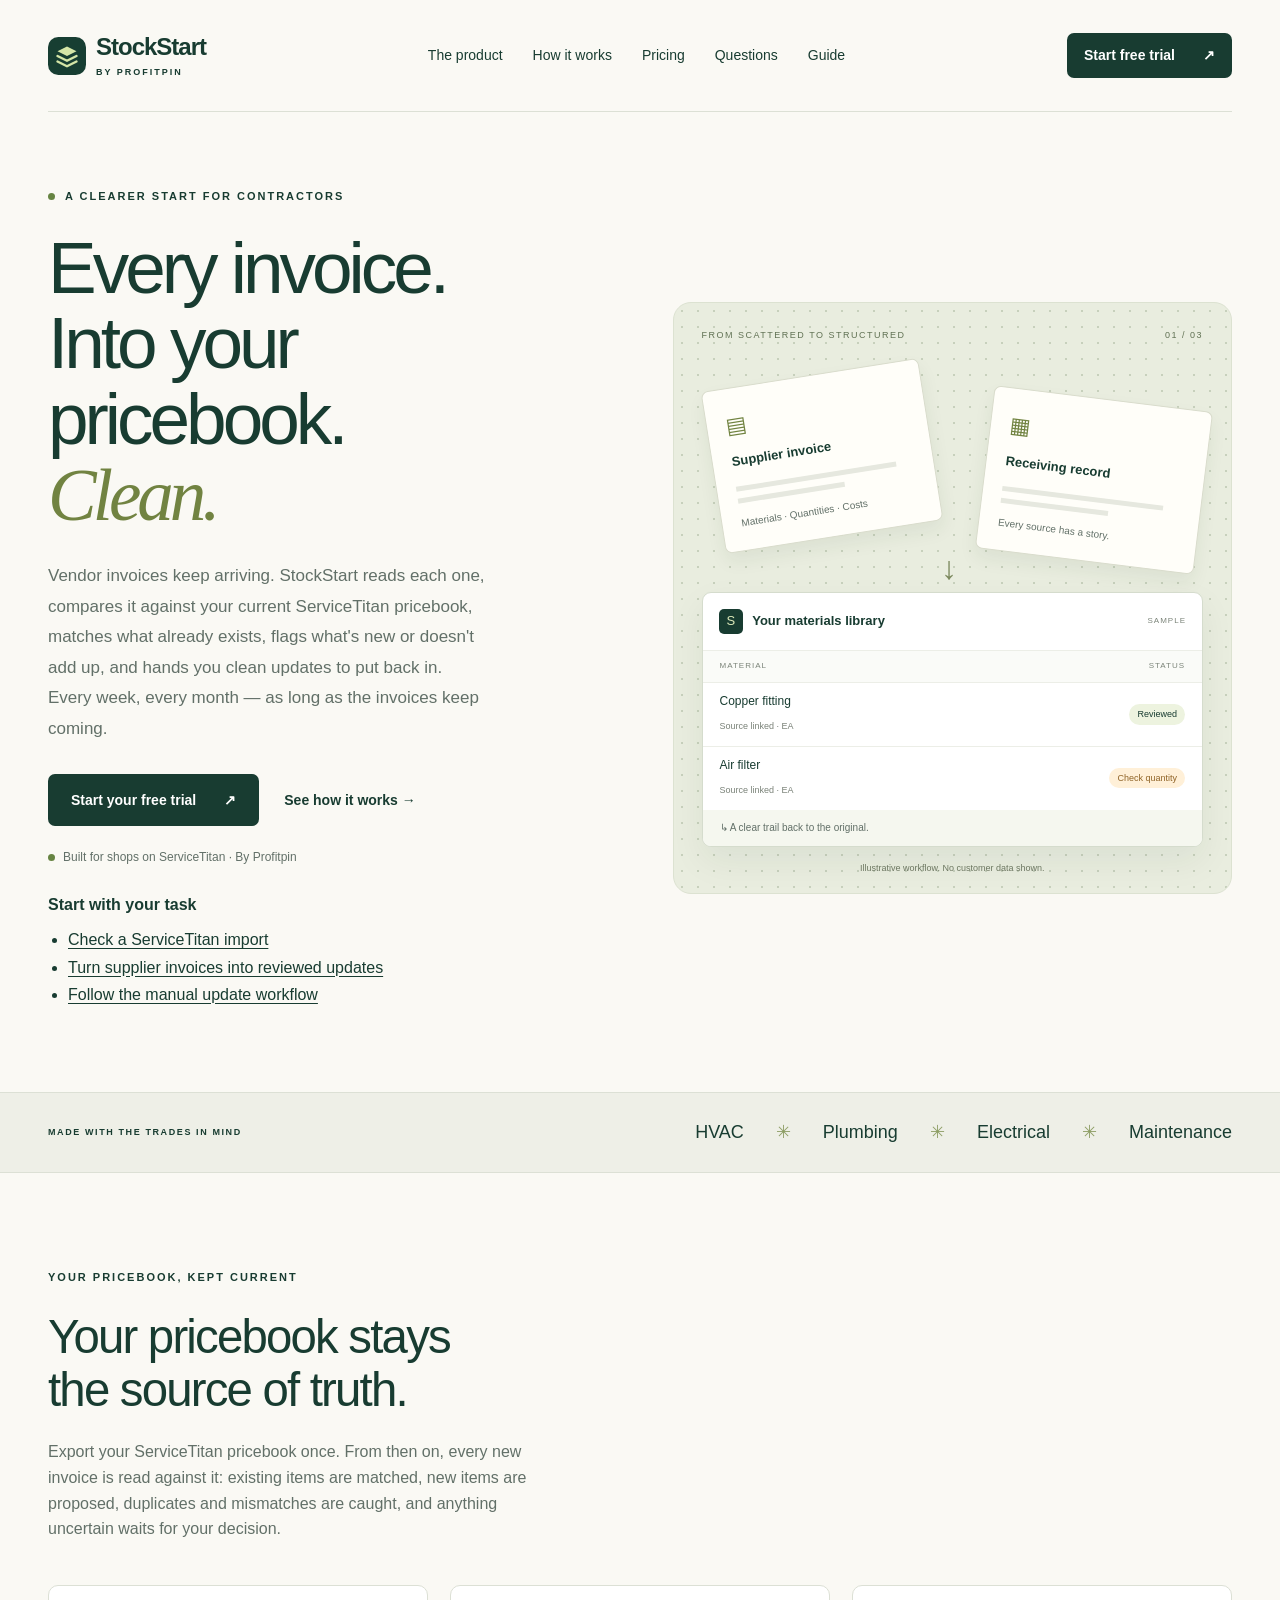
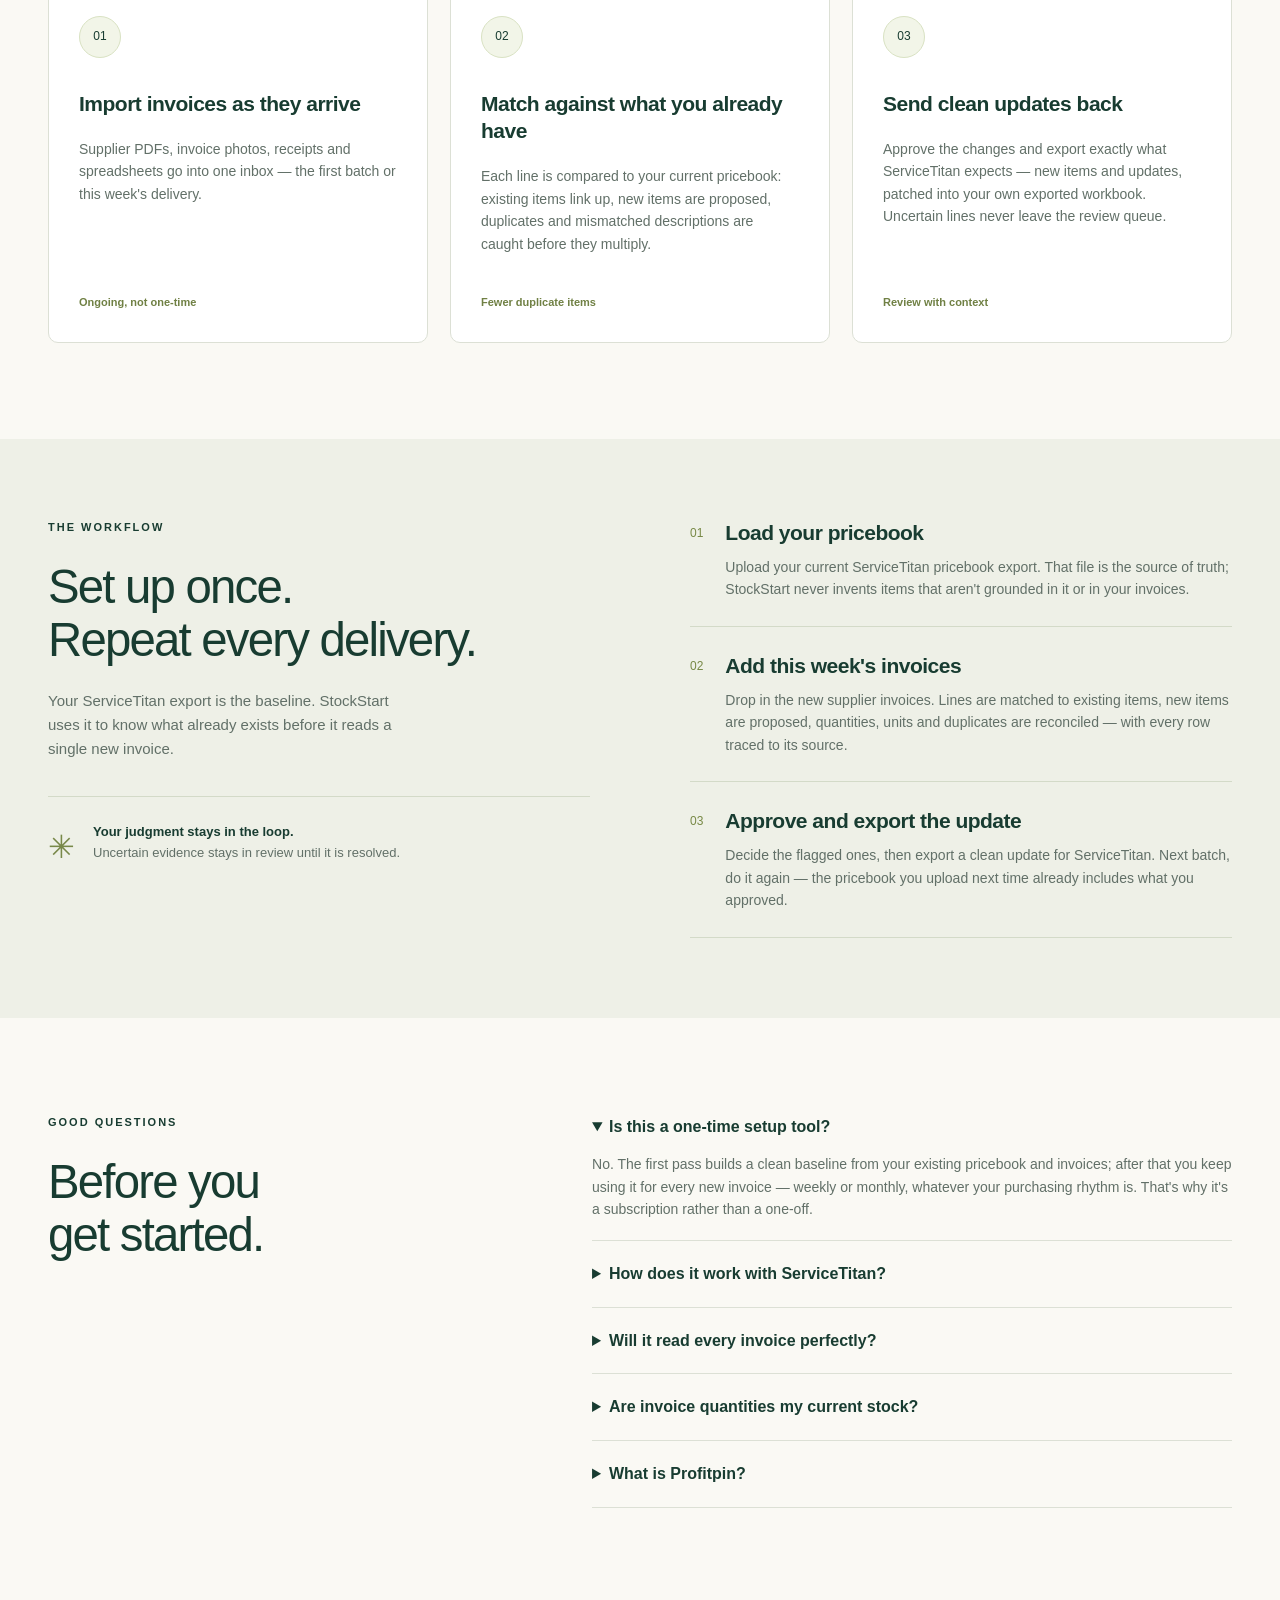
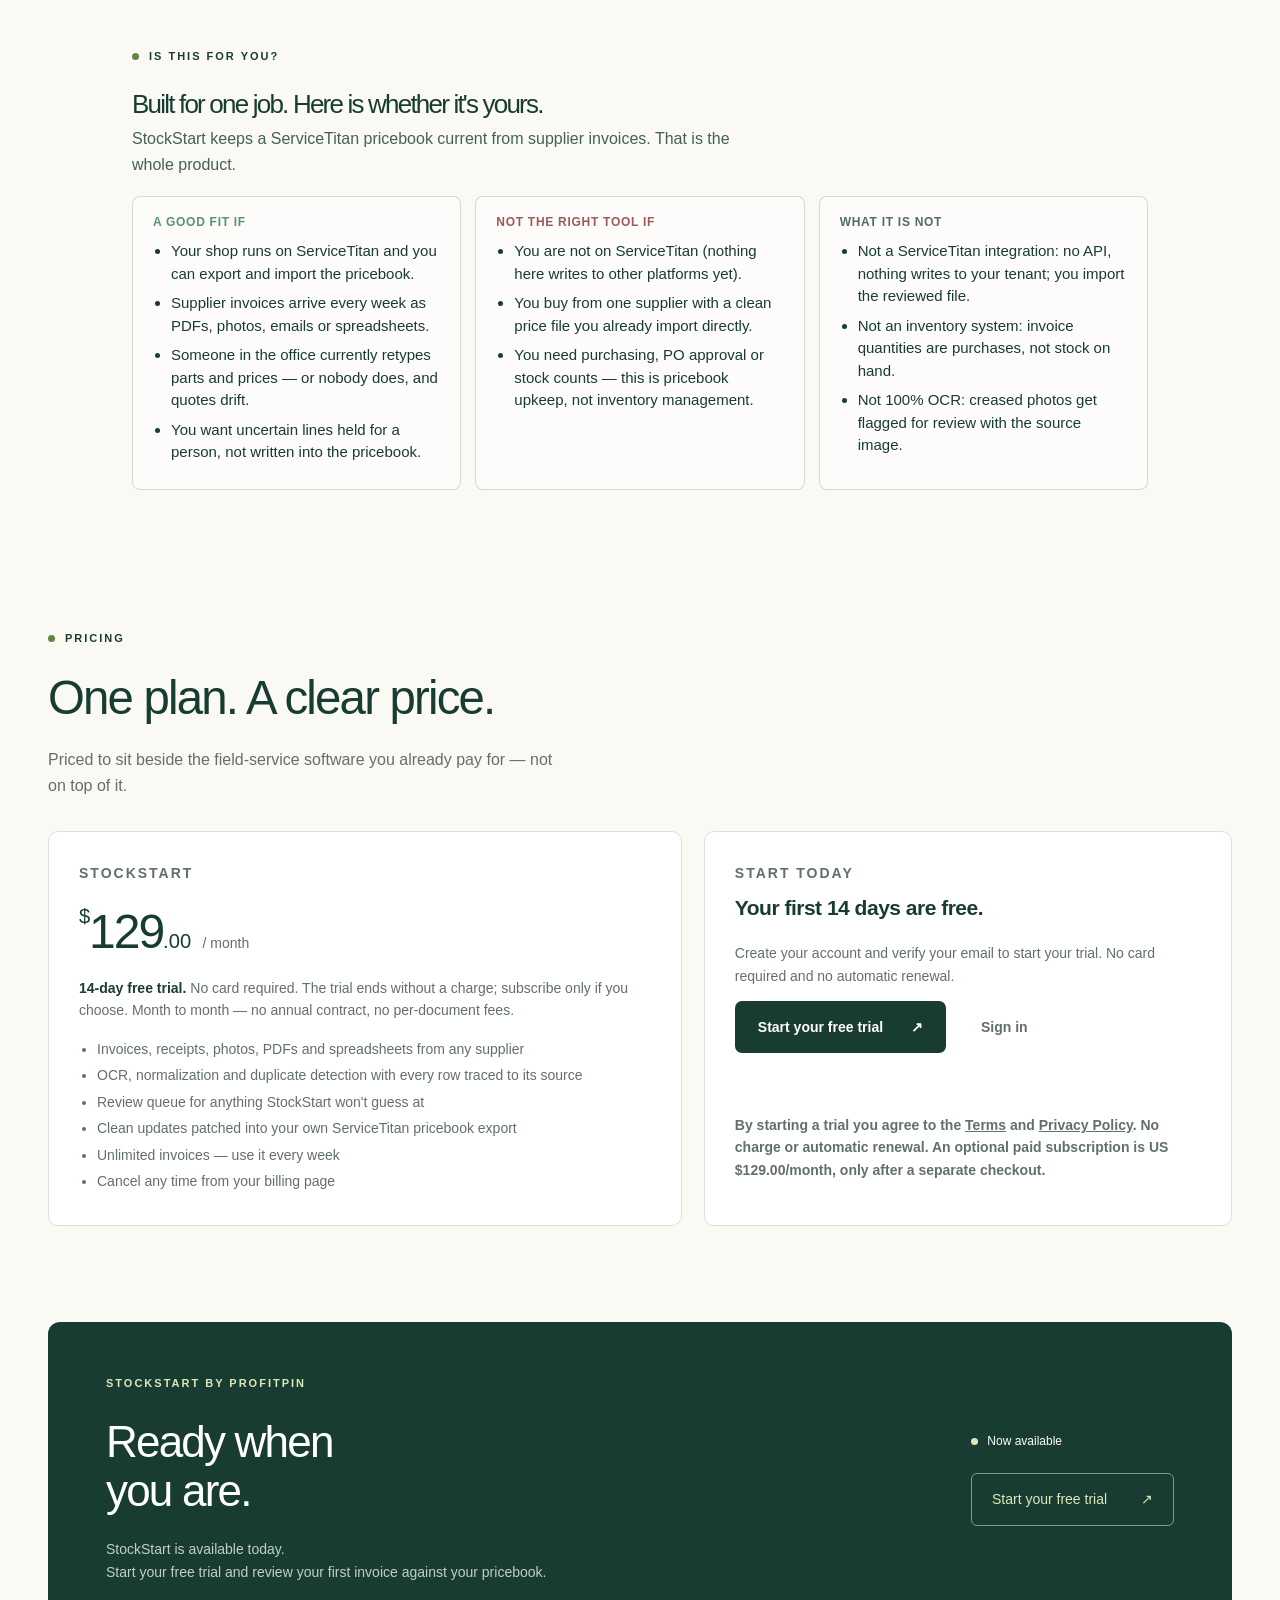
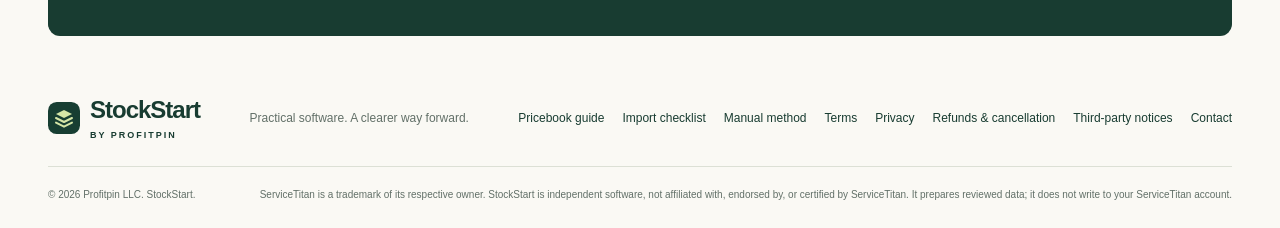
==== commit 4b89efeb: "Correct rendered title and pricebook onboarding wording" ====
--- a/index.html
+++ b/index.html
@@ -89,7 +89,7 @@
         </article>
       </div>
     </section>
-    <section class="wrap" id="availability"><div class="launch"><div><p class="eyebrow">STOCKSTART BY PROFITPIN</p><h2>Ready when<br>you are.</h2><p>StockStart is available today.<br>Start your free trial and see your first inventory in minutes.</p></div><div class="launch-status"><span class="dot"></span> Now available<a href="https://app.getstockstart.com/signup">Start your free trial <span aria-hidden="true">↗</span></a></div></div></section>
+    <section class="wrap" id="availability"><div class="launch"><div><p class="eyebrow">STOCKSTART BY PROFITPIN</p><h2>Ready when<br>you are.</h2><p>StockStart is available today.<br>Start your free trial and review your first invoice against your pricebook.</p></div><div class="launch-status"><span class="dot"></span> Now available<a href="https://app.getstockstart.com/signup">Start your free trial <span aria-hidden="true">↗</span></a></div></div></section>
   </main>
   <footer class="wrap"><div class="footer-top"><a class="brand" href="#"><img src="./mark.svg" width="32" height="32" alt=""><span>StockStart<small>BY PROFITPIN</small></span></a><p>Practical software. A clearer way forward.</p><div style="display:flex;gap:18px;flex-wrap:wrap;font-size:12px"><a href="./servicetitan-pricebook-vendor-invoices.html">Pricebook guide</a><a href="./servicetitan-pricebook-import-checklist.html">Import checklist</a><a href="./servicetitan-pricebook-manual-update.html">Manual method</a><a href="./terms.html">Terms</a><a href="./privacy.html">Privacy</a><a href="./refunds.html">Refunds &amp; cancellation</a><a href="./licenses.html">Third-party notices</a><a href="mailto:support@getstockstart.com">Contact</a></div></div><div class="footer-bottom"><span>© 2026 Profitpin LLC. StockStart.</span><span>ServiceTitan is a trademark of its respective owner. StockStart is independent software, not affiliated with, endorsed by, or certified by ServiceTitan. It prepares reviewed data; it does not write to your ServiceTitan account.</span></div></footer>
 <script src="/lead-source.js" defer></script></body></html>
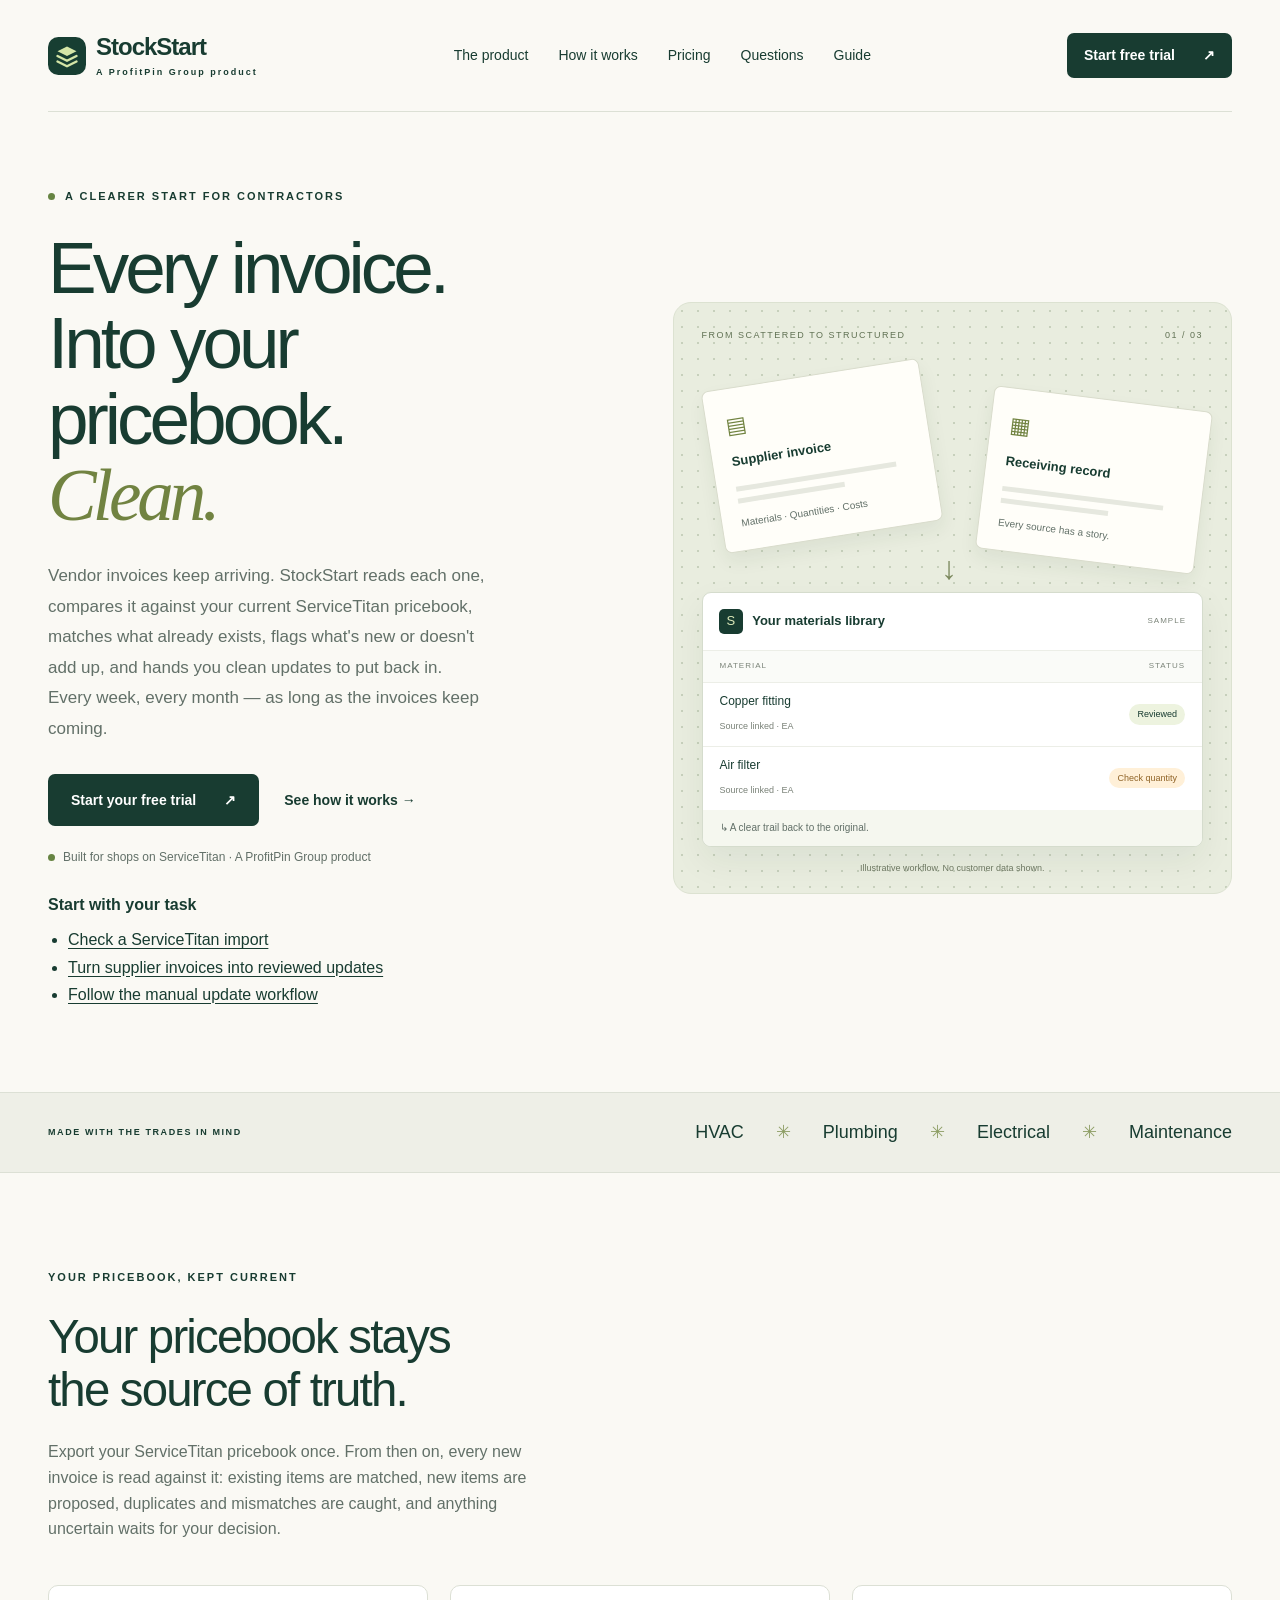
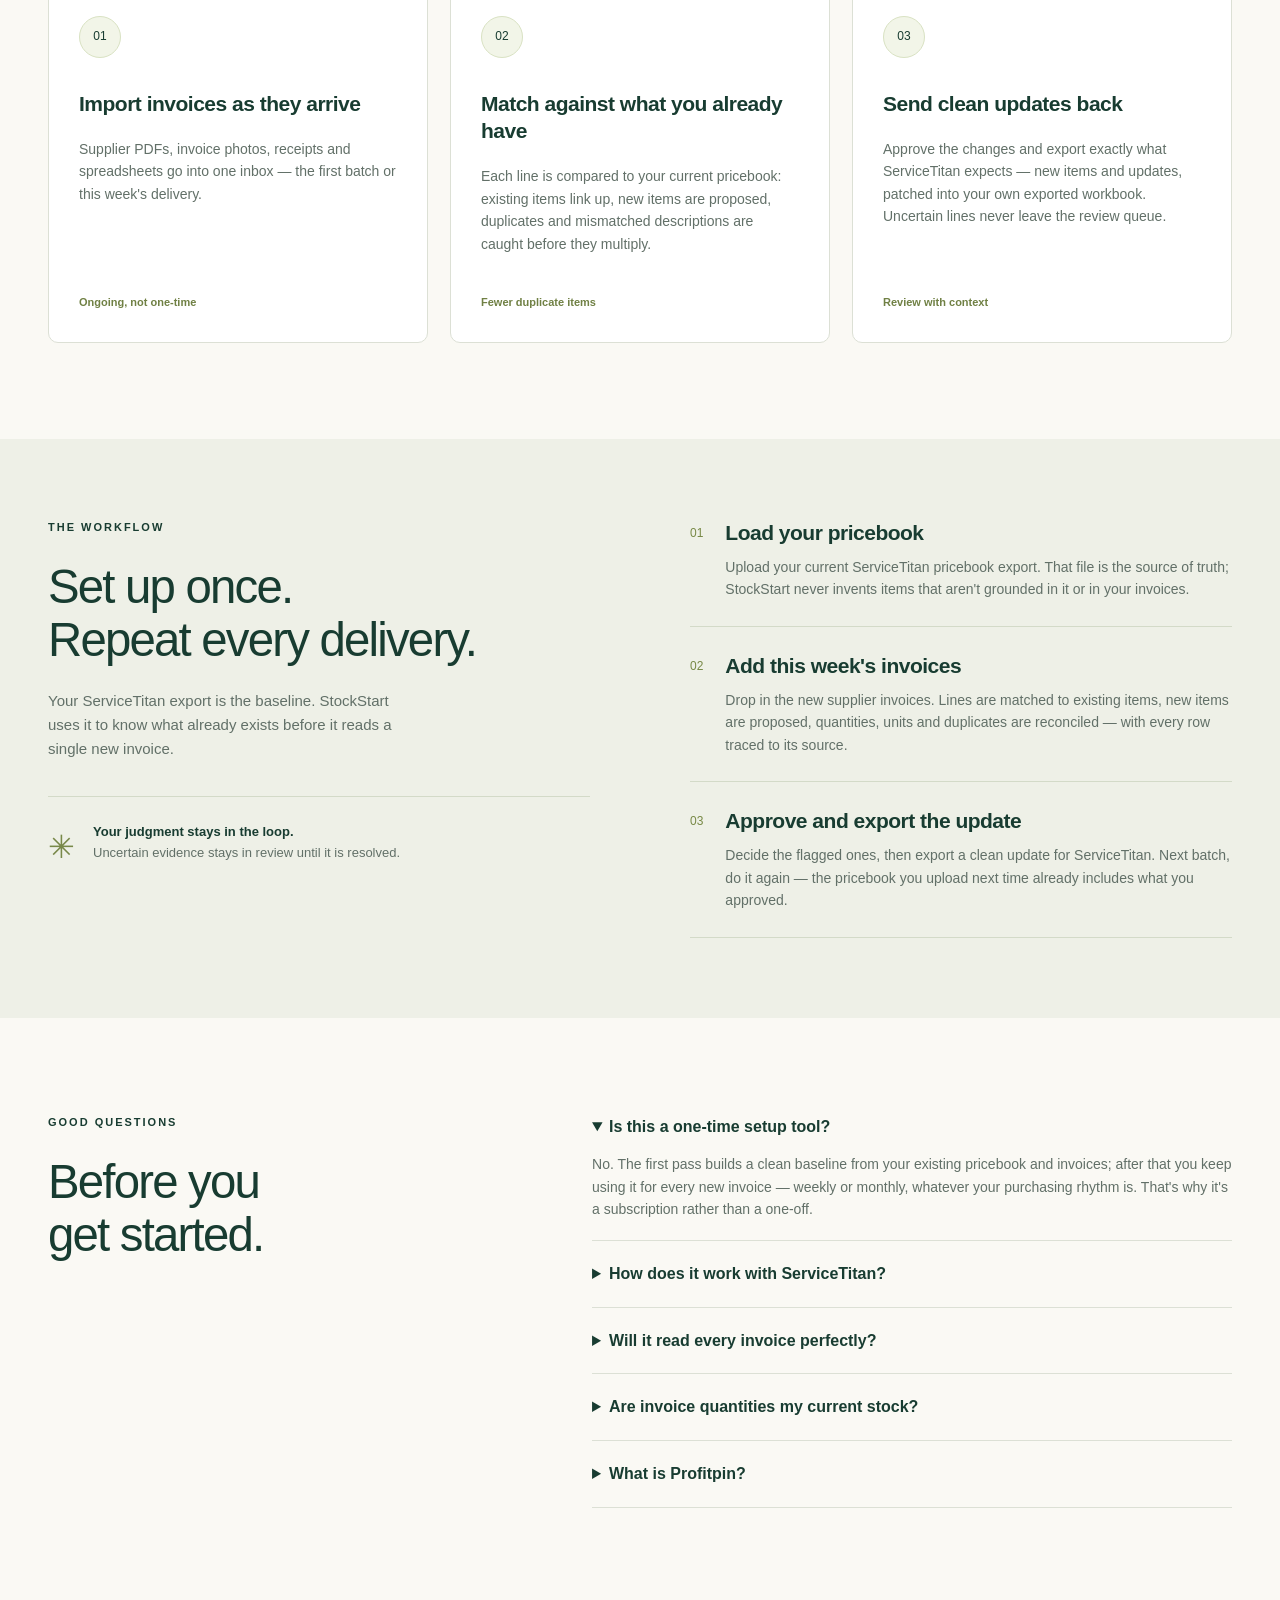
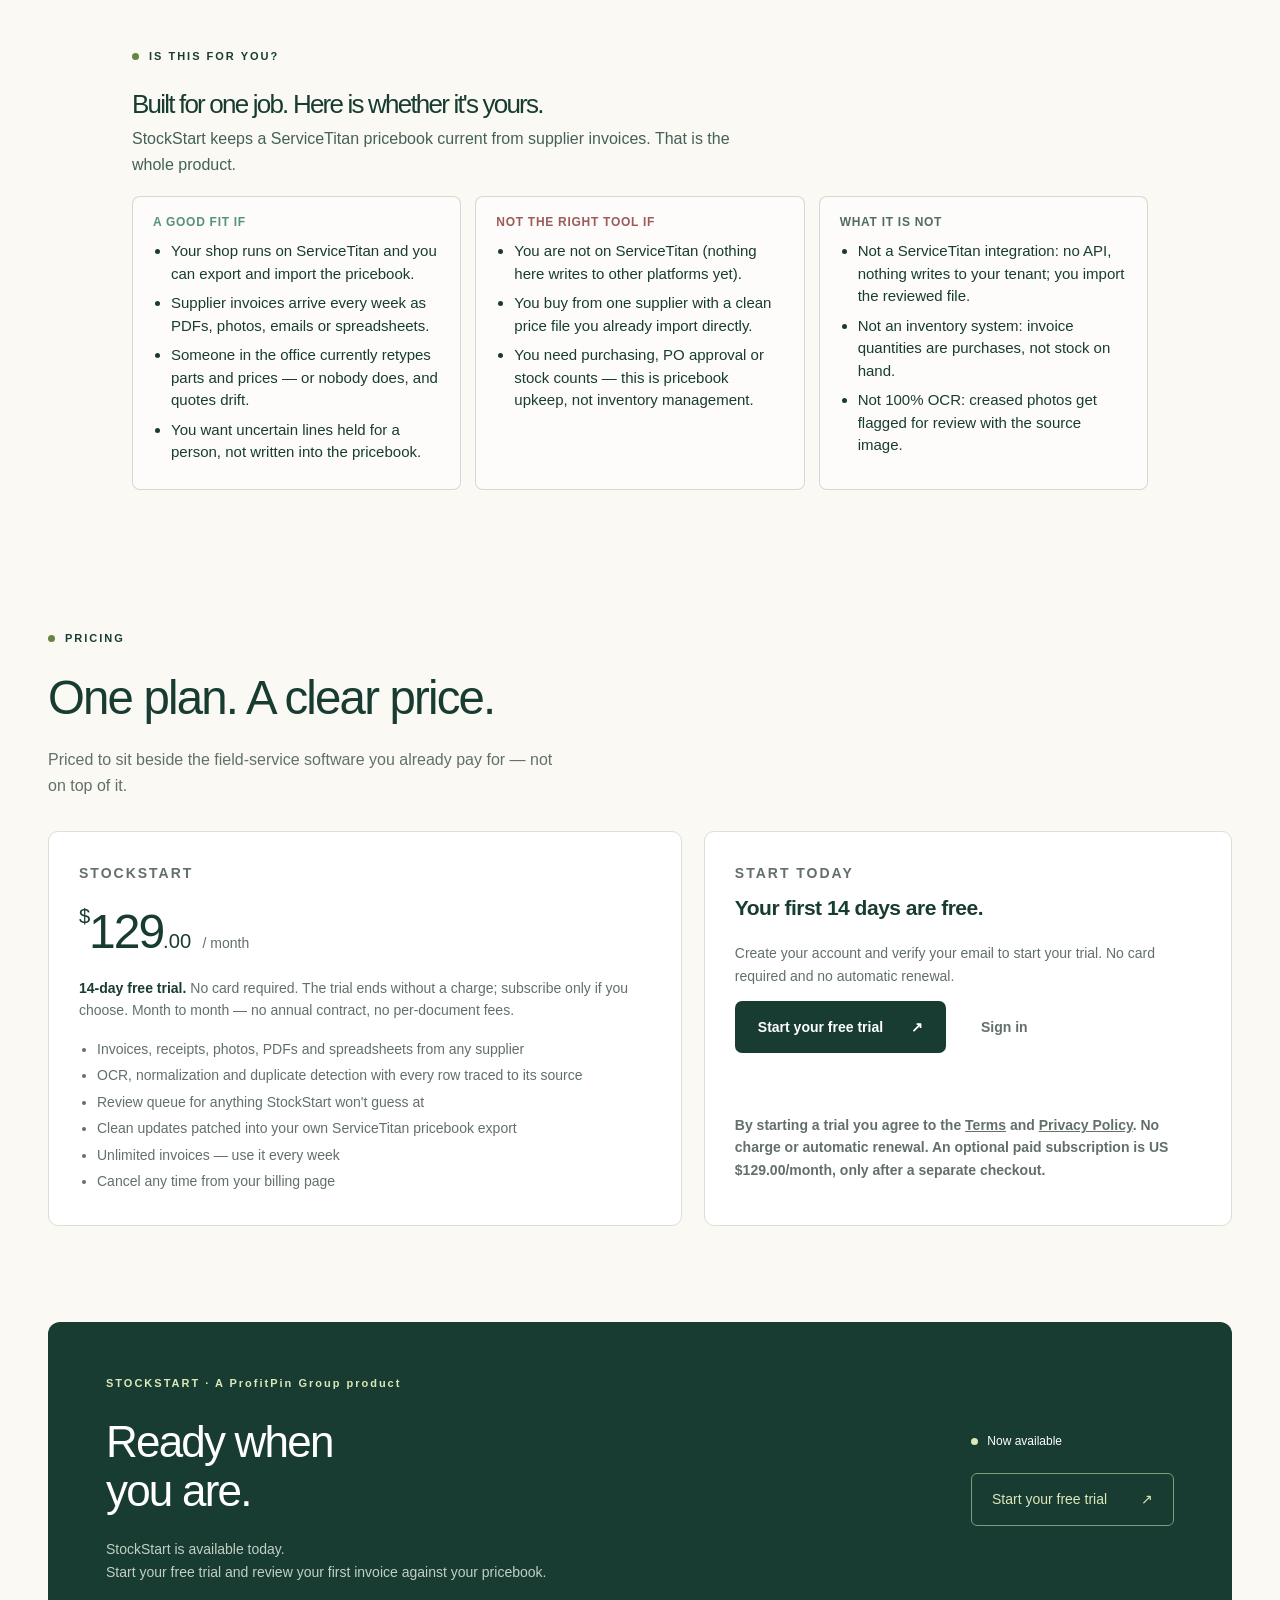
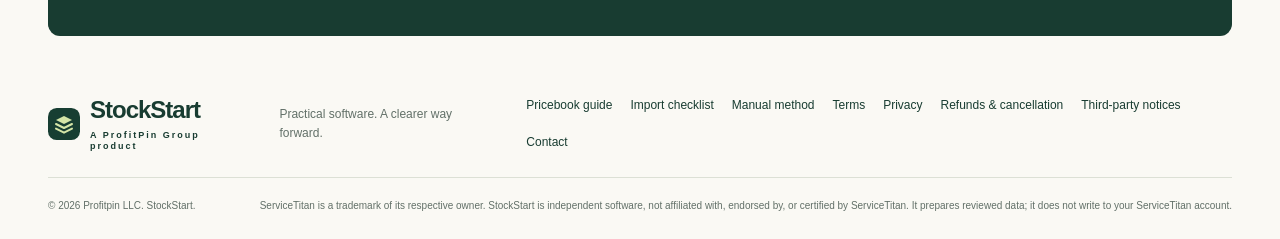
==== commit d62e4ce9: "Label homepage as a ProfitPin Group product" ====
--- a/index.html
+++ b/index.html
@@ -15,7 +15,7 @@
 <body>
   <a class="skip" href="#main">Skip to content</a>
   <header class="header wrap">
-    <a class="brand" href="#" aria-label="StockStart home"><img src="./mark.svg" width="38" height="38" alt=""><span>StockStart<small>BY PROFITPIN</small></span></a>
+    <a class="brand" href="#" aria-label="StockStart home"><img src="./mark.svg" width="38" height="38" alt=""><span>StockStart<small>A ProfitPin Group product</small></span></a>
     <nav aria-label="Main navigation"><a href="#product">The product</a><a href="#how-it-works">How it works</a><a href="#pricing">Pricing</a><a href="#questions">Questions</a><a href="./servicetitan-pricebook-vendor-invoices.html">Guide</a></nav>
     <a class="button small dark" href="https://app.getstockstart.com/signup">Start free trial <span aria-hidden="true">↗</span></a>
   </header>
@@ -25,7 +25,7 @@
         <h1>Every invoice.<br>Into your pricebook.<br><em>Clean.</em></h1>
         <p class="intro">Vendor invoices keep arriving. StockStart reads each one, compares it against your current ServiceTitan pricebook, matches what already exists, flags what's new or doesn't add up, and hands you clean updates to put back in. Every week, every month — as long as the invoices keep coming.</p>
         <div class="actions"><a class="button dark" href="https://app.getstockstart.com/signup">Start your free trial <span aria-hidden="true">↗</span></a><a class="text-link" href="#how-it-works">See how it works <span aria-hidden="true">→</span></a></div>
-        <p class="availability"><span class="dot"></span> Built for shops on ServiceTitan · By Profitpin</p><div class="search-task-links" style="margin-top:24px;max-width:42rem;line-height:1.7"><p style="margin:0 0 8px;font-weight:600">Start with your task</p><ul style="margin:0;padding-left:20px"><li><a href="./servicetitan-pricebook-import-checklist.html" style="text-decoration:underline;text-underline-offset:3px">Check a ServiceTitan import</a></li><li><a href="./supplier-invoice-pdf-to-pricebook.html" style="text-decoration:underline;text-underline-offset:3px">Turn supplier invoices into reviewed updates</a></li><li><a href="./servicetitan-pricebook-manual-update.html" style="text-decoration:underline;text-underline-offset:3px">Follow the manual update workflow</a></li></ul></div>
+        <p class="availability"><span class="dot"></span> Built for shops on ServiceTitan · A ProfitPin Group product</p><div class="search-task-links" style="margin-top:24px;max-width:42rem;line-height:1.7"><p style="margin:0 0 8px;font-weight:600">Start with your task</p><ul style="margin:0;padding-left:20px"><li><a href="./servicetitan-pricebook-import-checklist.html" style="text-decoration:underline;text-underline-offset:3px">Check a ServiceTitan import</a></li><li><a href="./supplier-invoice-pdf-to-pricebook.html" style="text-decoration:underline;text-underline-offset:3px">Turn supplier invoices into reviewed updates</a></li><li><a href="./servicetitan-pricebook-manual-update.html" style="text-decoration:underline;text-underline-offset:3px">Follow the manual update workflow</a></li></ul></div>
       </div>
       <div class="visual" aria-label="Illustration of sample documents becoming a reviewed materials library">
         <div class="visual-heading"><span>FROM SCATTERED TO STRUCTURED</span><span>01 / 03</span></div>
@@ -89,7 +89,7 @@
         </article>
       </div>
     </section>
-    <section class="wrap" id="availability"><div class="launch"><div><p class="eyebrow">STOCKSTART BY PROFITPIN</p><h2>Ready when<br>you are.</h2><p>StockStart is available today.<br>Start your free trial and review your first invoice against your pricebook.</p></div><div class="launch-status"><span class="dot"></span> Now available<a href="https://app.getstockstart.com/signup">Start your free trial <span aria-hidden="true">↗</span></a></div></div></section>
+    <section class="wrap" id="availability"><div class="launch"><div><p class="eyebrow">STOCKSTART · A ProfitPin Group product</p><h2>Ready when<br>you are.</h2><p>StockStart is available today.<br>Start your free trial and review your first invoice against your pricebook.</p></div><div class="launch-status"><span class="dot"></span> Now available<a href="https://app.getstockstart.com/signup">Start your free trial <span aria-hidden="true">↗</span></a></div></div></section>
   </main>
-  <footer class="wrap"><div class="footer-top"><a class="brand" href="#"><img src="./mark.svg" width="32" height="32" alt=""><span>StockStart<small>BY PROFITPIN</small></span></a><p>Practical software. A clearer way forward.</p><div style="display:flex;gap:18px;flex-wrap:wrap;font-size:12px"><a href="./servicetitan-pricebook-vendor-invoices.html">Pricebook guide</a><a href="./servicetitan-pricebook-import-checklist.html">Import checklist</a><a href="./servicetitan-pricebook-manual-update.html">Manual method</a><a href="./terms.html">Terms</a><a href="./privacy.html">Privacy</a><a href="./refunds.html">Refunds &amp; cancellation</a><a href="./licenses.html">Third-party notices</a><a href="mailto:support@getstockstart.com">Contact</a></div></div><div class="footer-bottom"><span>© 2026 Profitpin LLC. StockStart.</span><span>ServiceTitan is a trademark of its respective owner. StockStart is independent software, not affiliated with, endorsed by, or certified by ServiceTitan. It prepares reviewed data; it does not write to your ServiceTitan account.</span></div></footer>
+  <footer class="wrap"><div class="footer-top"><a class="brand" href="#"><img src="./mark.svg" width="32" height="32" alt=""><span>StockStart<small>A ProfitPin Group product</small></span></a><p>Practical software. A clearer way forward.</p><div style="display:flex;gap:18px;flex-wrap:wrap;font-size:12px"><a href="./servicetitan-pricebook-vendor-invoices.html">Pricebook guide</a><a href="./servicetitan-pricebook-import-checklist.html">Import checklist</a><a href="./servicetitan-pricebook-manual-update.html">Manual method</a><a href="./terms.html">Terms</a><a href="./privacy.html">Privacy</a><a href="./refunds.html">Refunds &amp; cancellation</a><a href="./licenses.html">Third-party notices</a><a href="mailto:support@getstockstart.com">Contact</a></div></div><div class="footer-bottom"><span>© 2026 Profitpin LLC. StockStart.</span><span>ServiceTitan is a trademark of its respective owner. StockStart is independent software, not affiliated with, endorsed by, or certified by ServiceTitan. It prepares reviewed data; it does not write to your ServiceTitan account.</span></div></footer>
 <script src="/lead-source.js" defer></script></body></html>
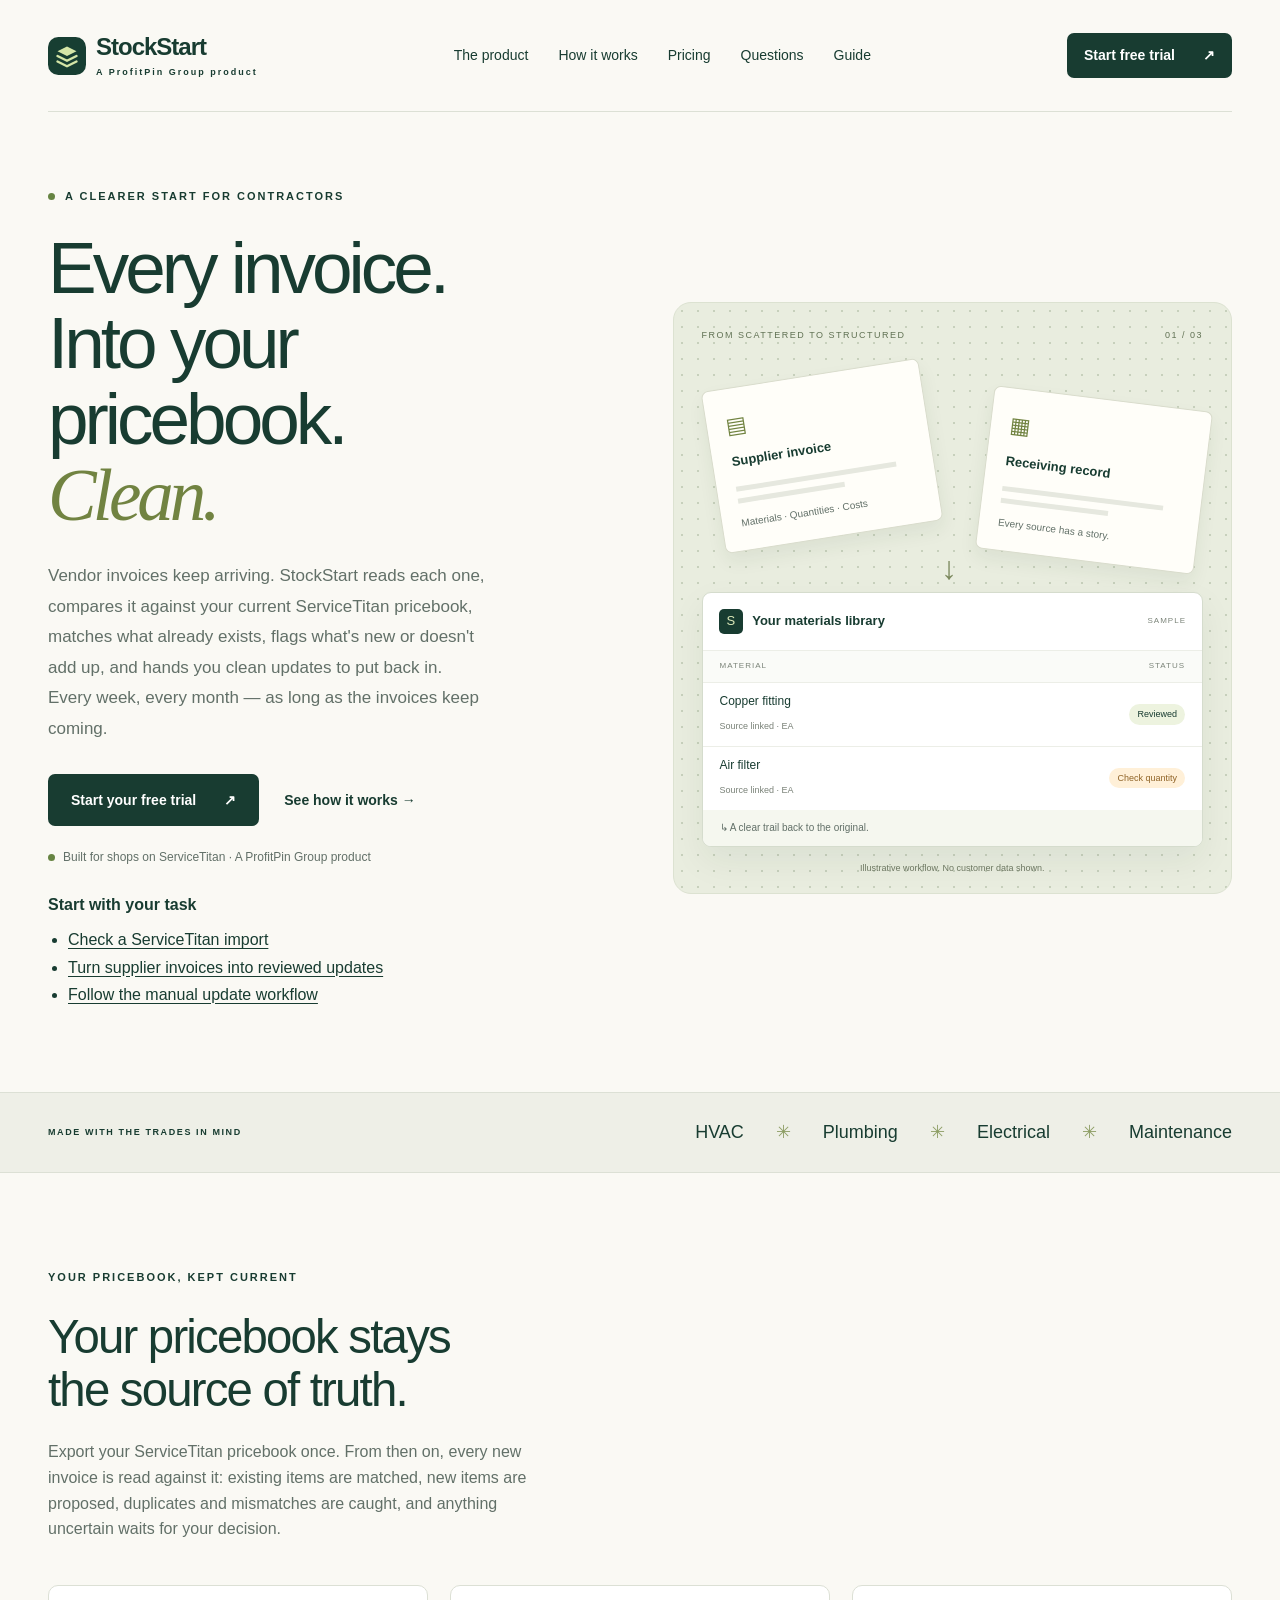
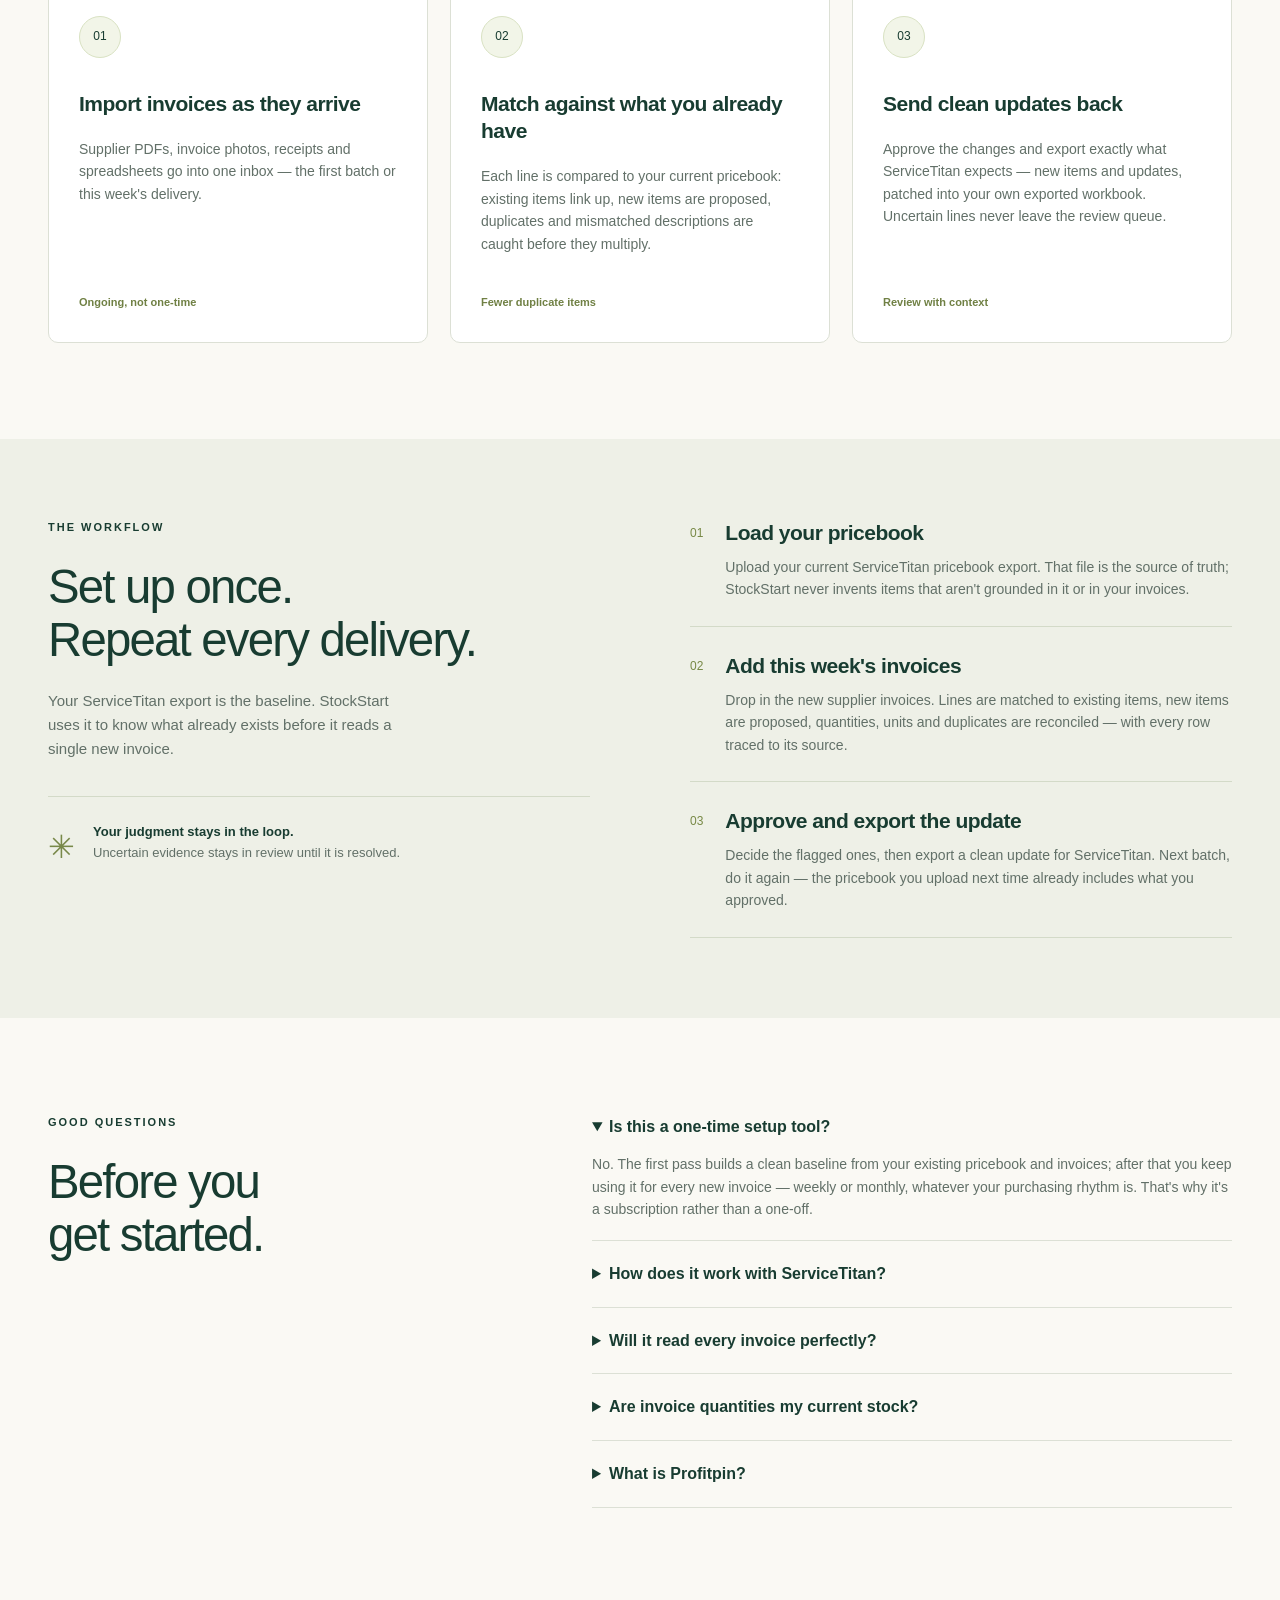
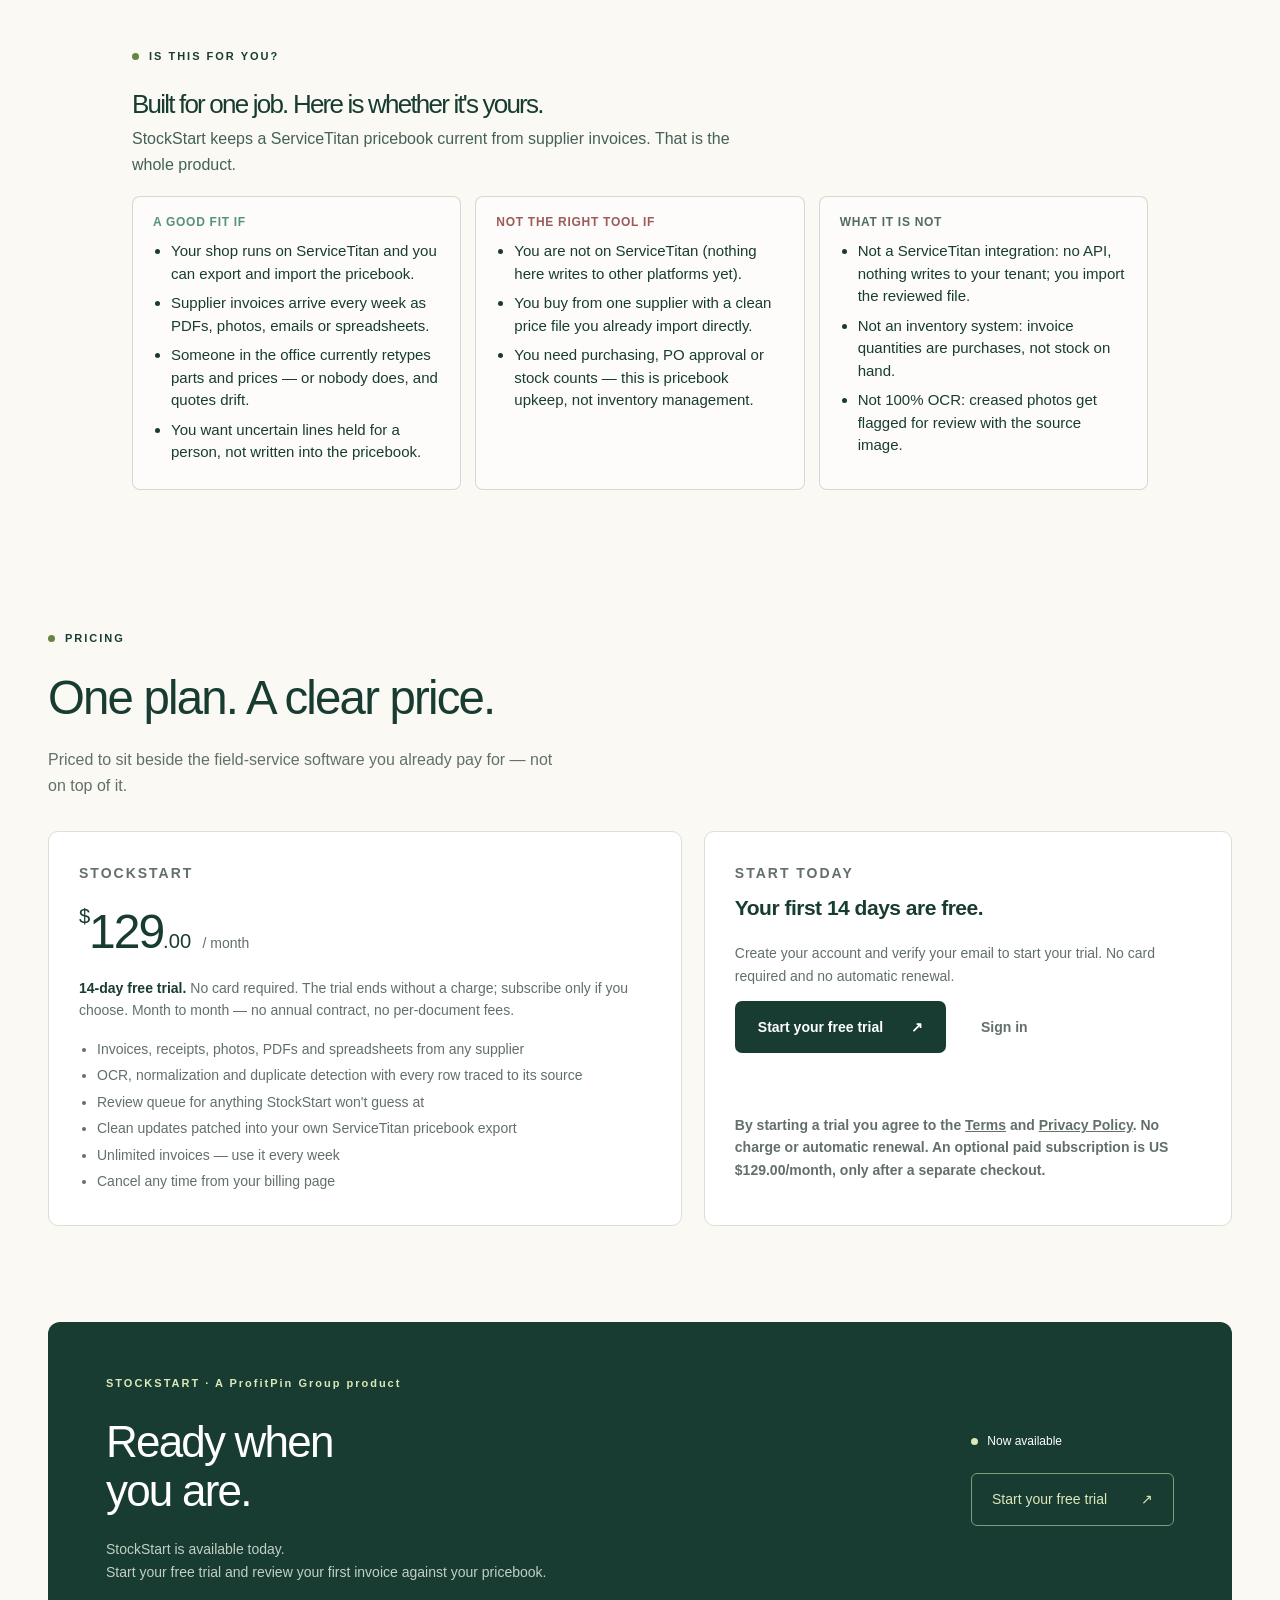
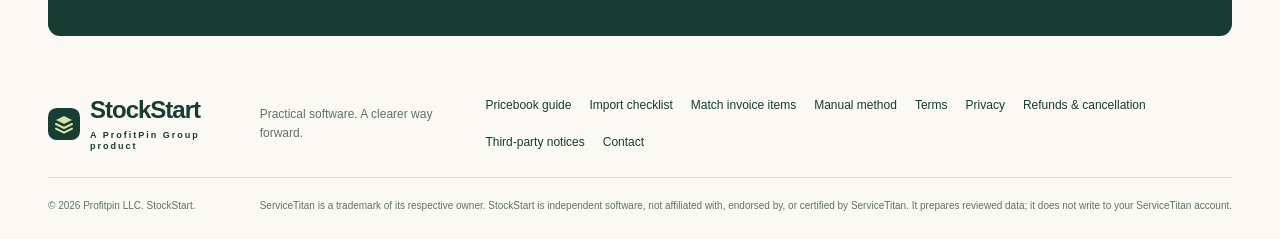
==== commit 481f2e4e: "Clarify search titles and link invoice matching guide" ====
--- a/index.html
+++ b/index.html
@@ -11,6 +11,7 @@
   <script type="application/ld+json">{"@context": "https://schema.org", "@type": "SoftwareApplication", "name": "StockStart", "url": "https://getstockstart.com/", "applicationCategory": "BusinessApplication", "operatingSystem": "Web browser", "browserRequirements": "Requires JavaScript and an internet connection", "description": "StockStart reads every new vendor invoice against your ServiceTitan pricebook, matches existing items, flags new parts and price mismatches, and produces clean pricebook updates you import back. $129/month, 14-day no-card trial.", "publisher": {"@type": "Organization", "name": "Profitpin LLC", "url": "https://profitpingroup.com/"}, "offers": {"@type": "Offer", "price": "129.00", "priceCurrency": "USD", "url": "https://getstockstart.com/", "description": "14-day no-card trial; optional paid monthly subscription", "availability": "https://schema.org/InStock"}}</script>
 <script type="application/ld+json">{"@context": "https://schema.org", "@type": "FAQPage", "mainEntity": [{"@type": "Question", "name": "Is this a one-time setup tool?", "acceptedAnswer": {"@type": "Answer", "text": "No. The first pass builds a clean baseline from your existing pricebook and invoices; after that you keep using it for every new invoice — weekly or monthly, whatever your purchasing rhythm is. That's why it's a subscription rather than a one-off."}}, {"@type": "Question", "name": "How does it work with ServiceTitan?", "acceptedAnswer": {"@type": "Answer", "text": "Through your own export and import files — no API connection, nothing writes to your tenant automatically. You export your pricebook, StockStart patches the approved changes into that same workbook, and you import it back. StockStart is independent software and is not a certified or approved ServiceTitan integration."}}, {"@type": "Question", "name": "Will it read every invoice perfectly?", "acceptedAnswer": {"@type": "Answer", "text": "No. Image quality and document layout can affect extraction. StockStart preserves the source evidence and surfaces uncertain values for review. We do not claim 100% OCR accuracy."}}, {"@type": "Question", "name": "Are invoice quantities my current stock?", "acceptedAnswer": {"@type": "Answer", "text": "Not necessarily. Purchases, receipts, credits and stock snapshots have different meanings. StockStart helps review those relationships; a purchase history alone cannot establish current on-hand inventory."}}, {"@type": "Question", "name": "What is Profitpin?", "acceptedAnswer": {"@type": "Answer", "text": "Profitpin LLC is the company behind StockStart, SaleLedger, LeafLedger and SubLimit. StockStart keeps a contractor's pricebook clean as new supplier invoices arrive."}}]}</script>
   <link rel="apple-touch-icon" href="/icon-512.png">
+<script type="application/ld+json">{"@context": "https://schema.org", "@type": "WebSite", "name": "StockStart", "url": "https://getstockstart.com/"}</script>
 </head>
 <body>
   <a class="skip" href="#main">Skip to content</a>
@@ -91,5 +92,5 @@
     </section>
     <section class="wrap" id="availability"><div class="launch"><div><p class="eyebrow">STOCKSTART · A ProfitPin Group product</p><h2>Ready when<br>you are.</h2><p>StockStart is available today.<br>Start your free trial and review your first invoice against your pricebook.</p></div><div class="launch-status"><span class="dot"></span> Now available<a href="https://app.getstockstart.com/signup">Start your free trial <span aria-hidden="true">↗</span></a></div></div></section>
   </main>
-  <footer class="wrap"><div class="footer-top"><a class="brand" href="#"><img src="./mark.svg" width="32" height="32" alt=""><span>StockStart<small>A ProfitPin Group product</small></span></a><p>Practical software. A clearer way forward.</p><div style="display:flex;gap:18px;flex-wrap:wrap;font-size:12px"><a href="./servicetitan-pricebook-vendor-invoices.html">Pricebook guide</a><a href="./servicetitan-pricebook-import-checklist.html">Import checklist</a><a href="./servicetitan-pricebook-manual-update.html">Manual method</a><a href="./terms.html">Terms</a><a href="./privacy.html">Privacy</a><a href="./refunds.html">Refunds &amp; cancellation</a><a href="./licenses.html">Third-party notices</a><a href="mailto:support@getstockstart.com">Contact</a></div></div><div class="footer-bottom"><span>© 2026 Profitpin LLC. StockStart.</span><span>ServiceTitan is a trademark of its respective owner. StockStart is independent software, not affiliated with, endorsed by, or certified by ServiceTitan. It prepares reviewed data; it does not write to your ServiceTitan account.</span></div></footer>
+  <footer class="wrap"><div class="footer-top"><a class="brand" href="#"><img src="./mark.svg" width="32" height="32" alt=""><span>StockStart<small>A ProfitPin Group product</small></span></a><p>Practical software. A clearer way forward.</p><div style="display:flex;gap:18px;flex-wrap:wrap;font-size:12px"><a href="./servicetitan-pricebook-vendor-invoices.html">Pricebook guide</a><a href="./servicetitan-pricebook-import-checklist.html">Import checklist</a><a href="./vendor-invoice-pricebook-matching.html">Match invoice items</a><a href="./servicetitan-pricebook-manual-update.html">Manual method</a><a href="./terms.html">Terms</a><a href="./privacy.html">Privacy</a><a href="./refunds.html">Refunds &amp; cancellation</a><a href="./licenses.html">Third-party notices</a><a href="mailto:support@getstockstart.com">Contact</a></div></div><div class="footer-bottom"><span>© 2026 Profitpin LLC. StockStart.</span><span>ServiceTitan is a trademark of its respective owner. StockStart is independent software, not affiliated with, endorsed by, or certified by ServiceTitan. It prepares reviewed data; it does not write to your ServiceTitan account.</span></div></footer>
 <script src="/lead-source.js" defer></script></body></html>
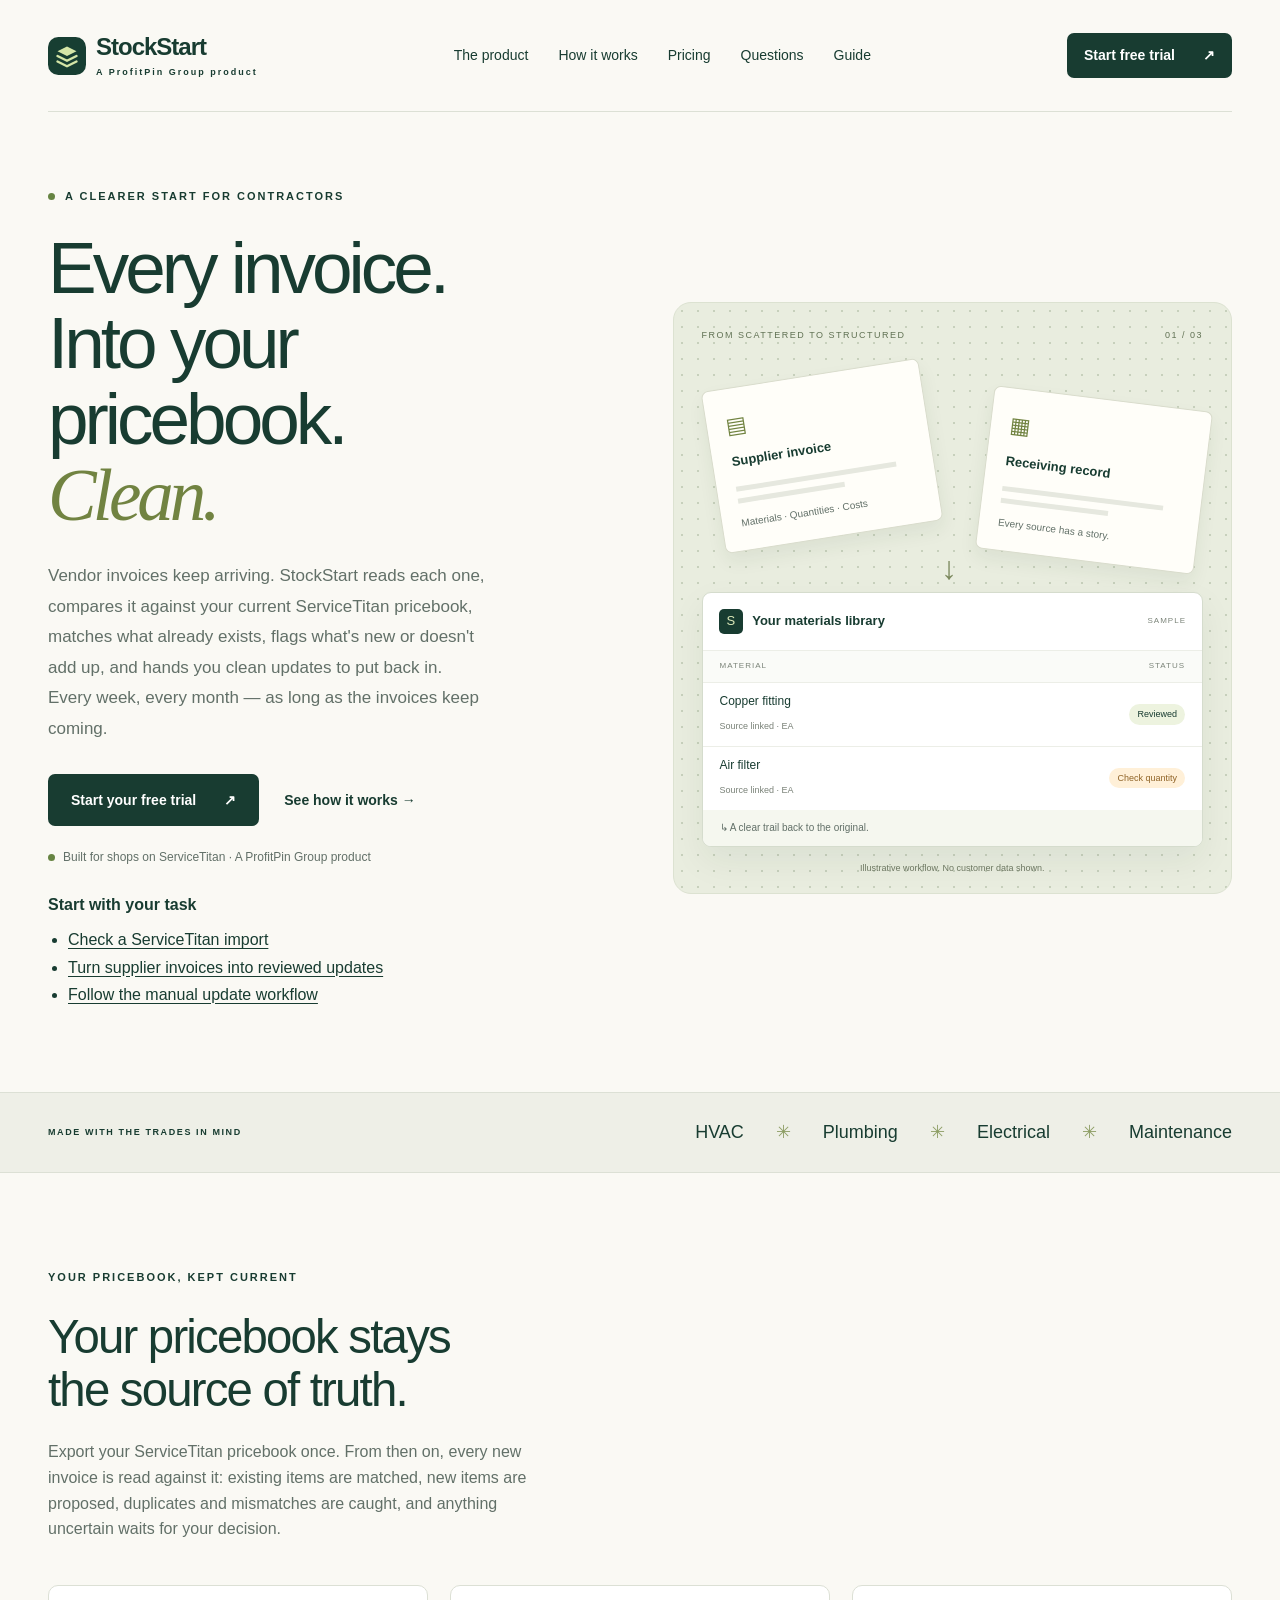
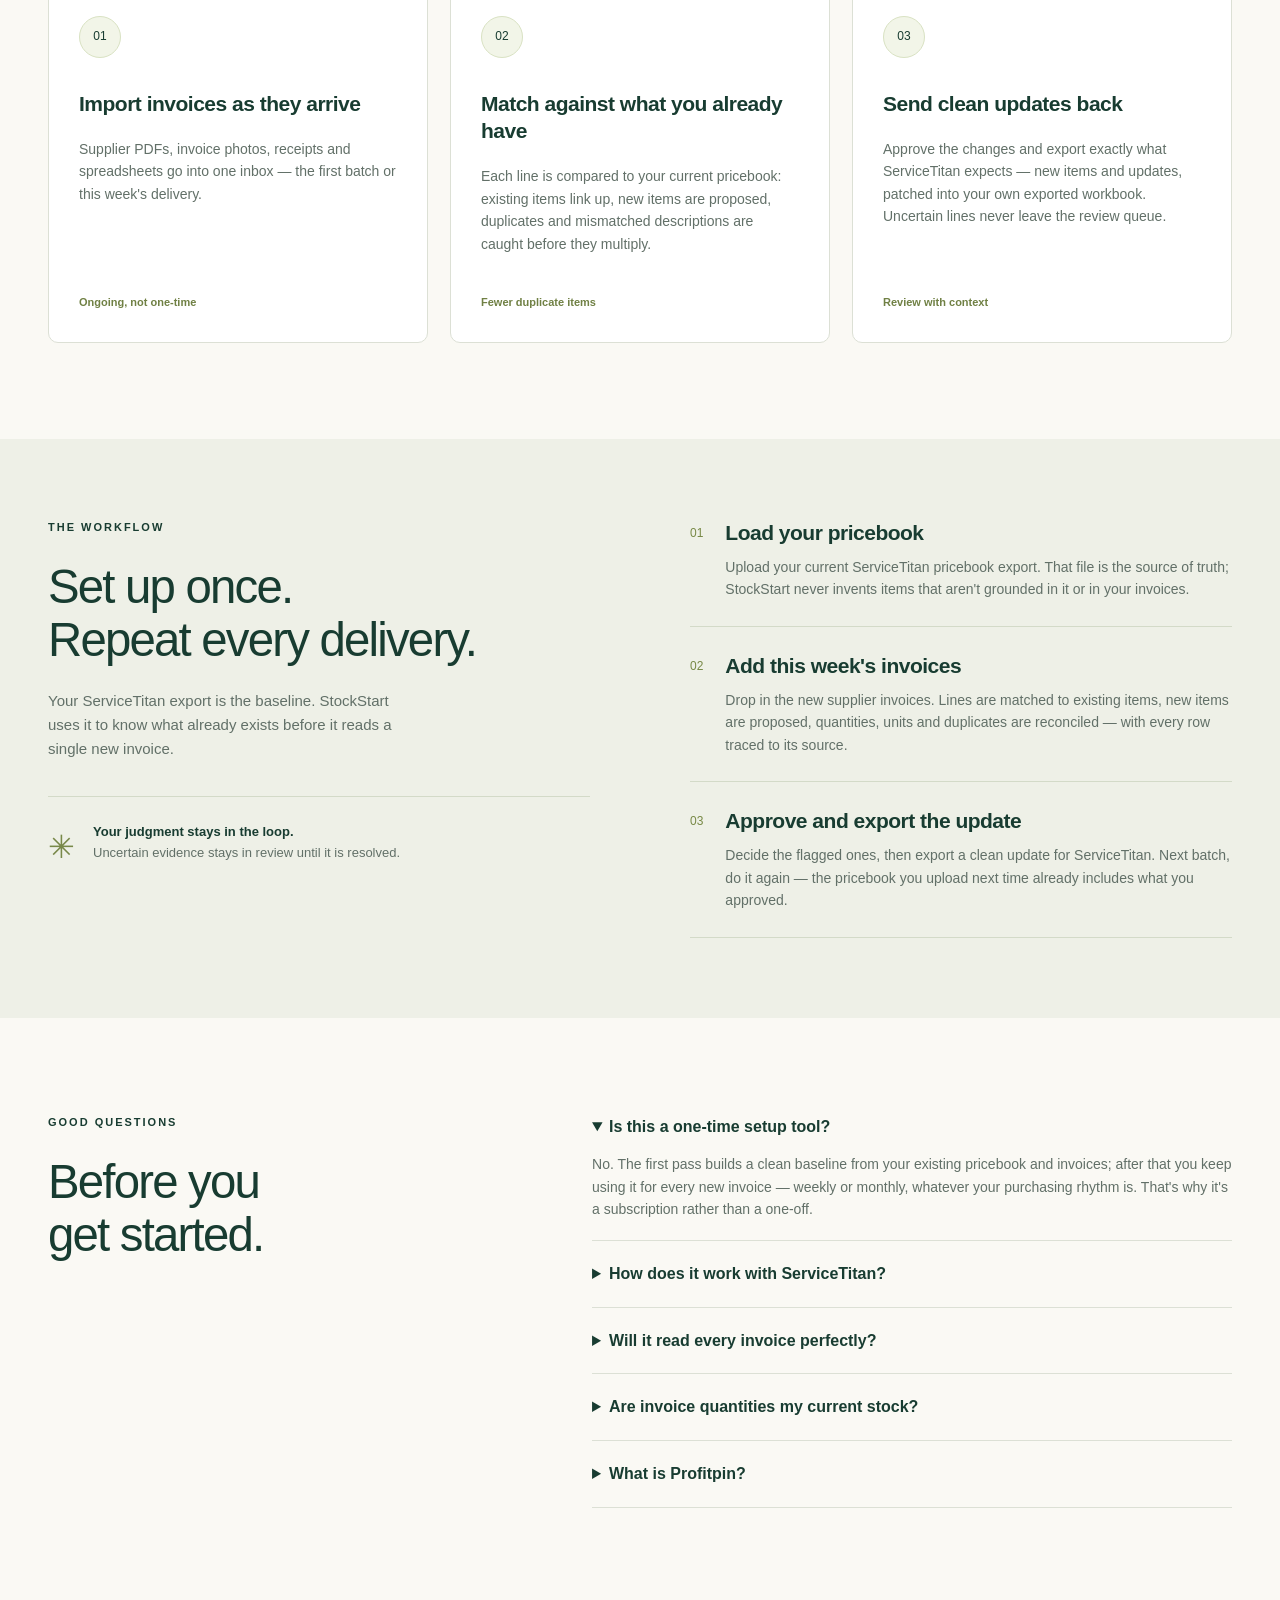
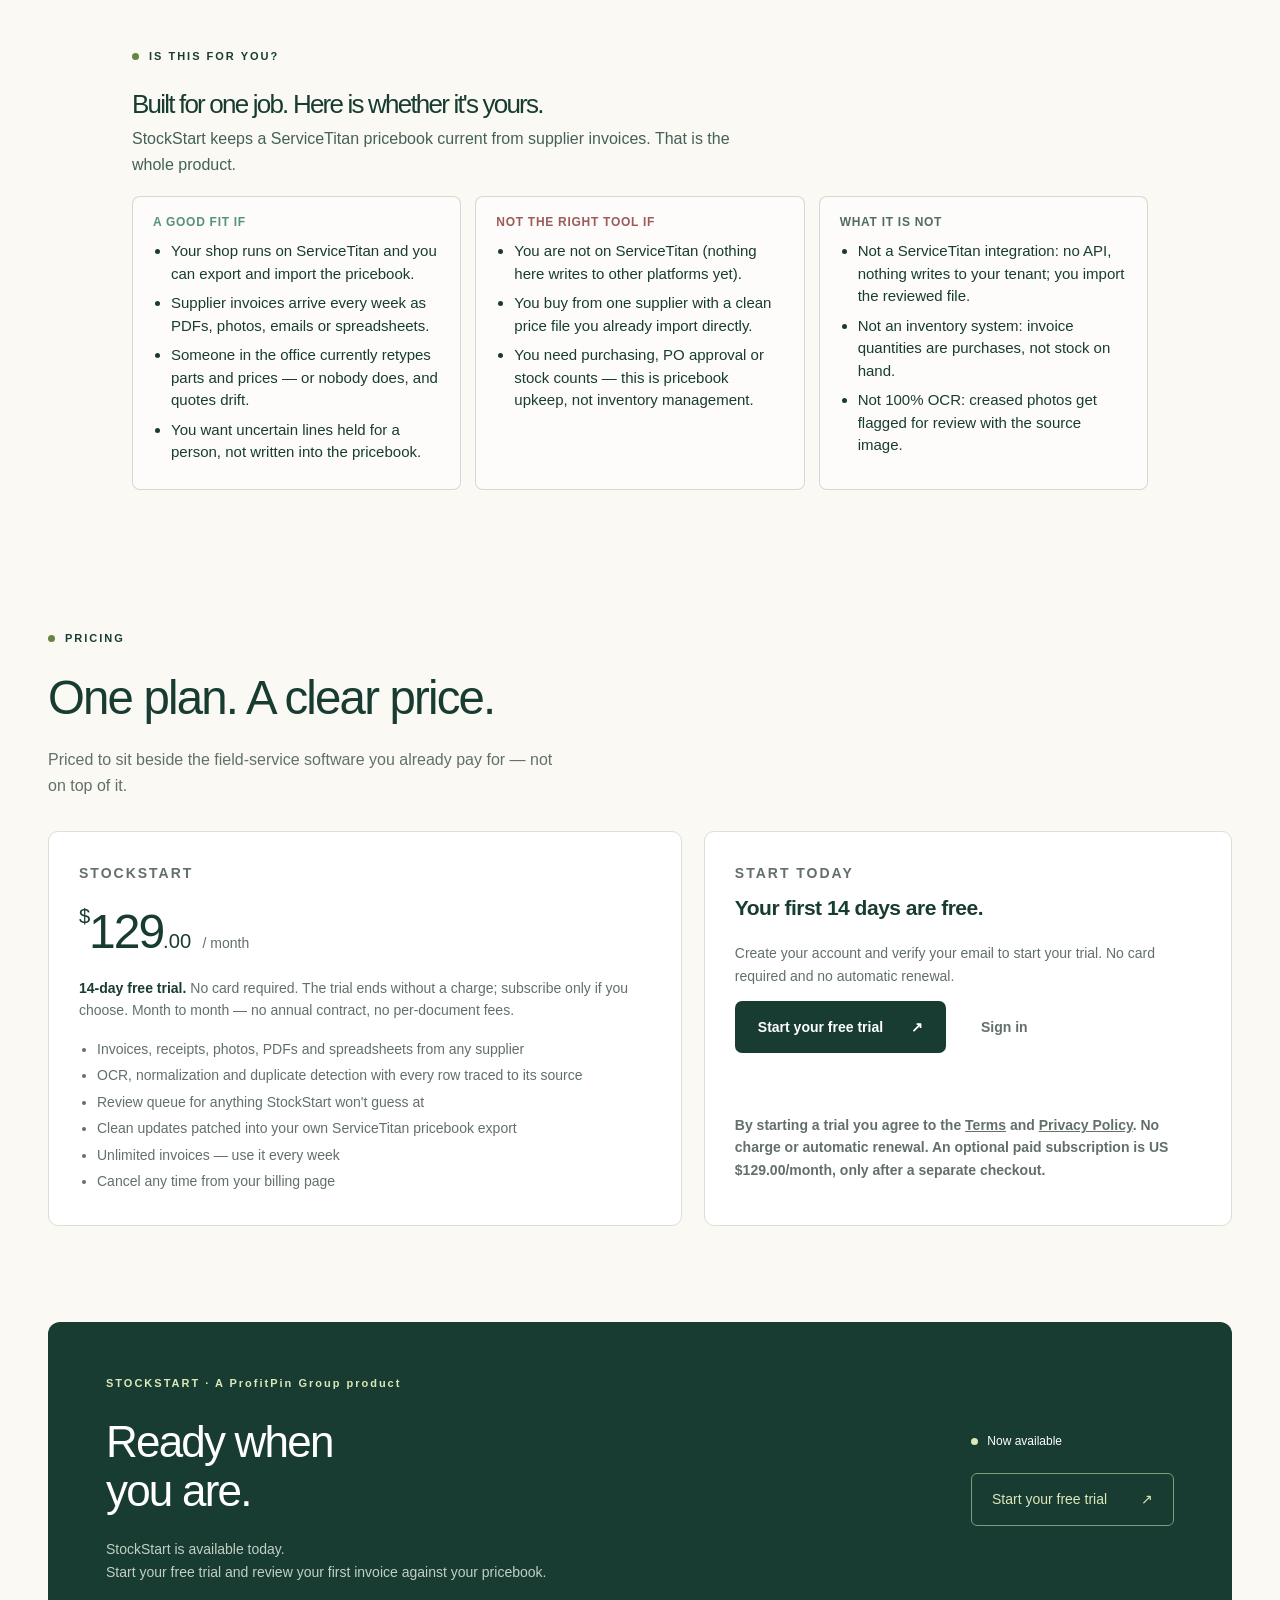
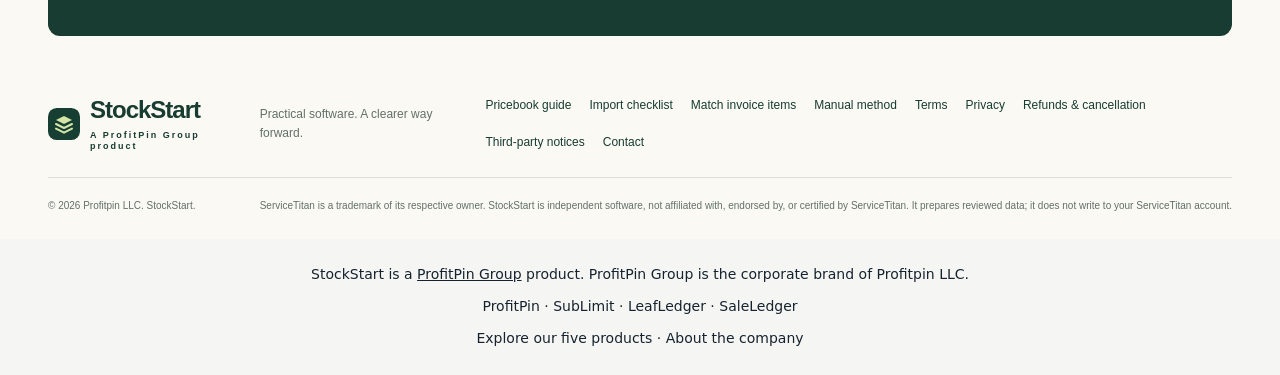
==== commit d10781c9: "Connect StockStart to the five-product ProfitPin Group portfolio" ====
--- a/index.html
+++ b/index.html
@@ -1,96 +1,98 @@
-<!doctype html>
-<html lang="en">
-<head>
-  <meta charset="utf-8"><meta name="viewport" content="width=device-width,initial-scale=1">
-  <title>ServiceTitan Pricebook Updates from Invoices | StockStart</title>
-  <meta name="description" content="StockStart reads every new vendor invoice against your ServiceTitan pricebook, matches existing items, flags new parts and price mismatches, and produces clean pricebook updates you import back. $129/month, 14-day no-card trial.">
-  <meta name="theme-color" content="#173e32">
-  <link rel="canonical" href="https://getstockstart.com/">
-  <meta property="og:title" content="ServiceTitan Pricebook Updates from Invoices | StockStart"><meta property="og:description" content="StockStart reads every new vendor invoice against your ServiceTitan pricebook, matches existing items, flags new parts and price mismatches, and produces clean pricebook updates you import back. $129/month, 14-day no-card trial."><meta property="og:type" content="website"><meta property="og:url" content="https://getstockstart.com/">
-  <link rel="icon" href="./mark.svg" type="image/svg+xml"><link rel="stylesheet" href="./styles.css">
-  <script type="application/ld+json">{"@context": "https://schema.org", "@type": "SoftwareApplication", "name": "StockStart", "url": "https://getstockstart.com/", "applicationCategory": "BusinessApplication", "operatingSystem": "Web browser", "browserRequirements": "Requires JavaScript and an internet connection", "description": "StockStart reads every new vendor invoice against your ServiceTitan pricebook, matches existing items, flags new parts and price mismatches, and produces clean pricebook updates you import back. $129/month, 14-day no-card trial.", "publisher": {"@type": "Organization", "name": "Profitpin LLC", "url": "https://profitpingroup.com/"}, "offers": {"@type": "Offer", "price": "129.00", "priceCurrency": "USD", "url": "https://getstockstart.com/", "description": "14-day no-card trial; optional paid monthly subscription", "availability": "https://schema.org/InStock"}}</script>
-<script type="application/ld+json">{"@context": "https://schema.org", "@type": "FAQPage", "mainEntity": [{"@type": "Question", "name": "Is this a one-time setup tool?", "acceptedAnswer": {"@type": "Answer", "text": "No. The first pass builds a clean baseline from your existing pricebook and invoices; after that you keep using it for every new invoice — weekly or monthly, whatever your purchasing rhythm is. That's why it's a subscription rather than a one-off."}}, {"@type": "Question", "name": "How does it work with ServiceTitan?", "acceptedAnswer": {"@type": "Answer", "text": "Through your own export and import files — no API connection, nothing writes to your tenant automatically. You export your pricebook, StockStart patches the approved changes into that same workbook, and you import it back. StockStart is independent software and is not a certified or approved ServiceTitan integration."}}, {"@type": "Question", "name": "Will it read every invoice perfectly?", "acceptedAnswer": {"@type": "Answer", "text": "No. Image quality and document layout can affect extraction. StockStart preserves the source evidence and surfaces uncertain values for review. We do not claim 100% OCR accuracy."}}, {"@type": "Question", "name": "Are invoice quantities my current stock?", "acceptedAnswer": {"@type": "Answer", "text": "Not necessarily. Purchases, receipts, credits and stock snapshots have different meanings. StockStart helps review those relationships; a purchase history alone cannot establish current on-hand inventory."}}, {"@type": "Question", "name": "What is Profitpin?", "acceptedAnswer": {"@type": "Answer", "text": "Profitpin LLC is the company behind StockStart, SaleLedger, LeafLedger and SubLimit. StockStart keeps a contractor's pricebook clean as new supplier invoices arrive."}}]}</script>
-  <link rel="apple-touch-icon" href="/icon-512.png">
-<script type="application/ld+json">{"@context": "https://schema.org", "@type": "WebSite", "name": "StockStart", "url": "https://getstockstart.com/"}</script>
-</head>
-<body>
-  <a class="skip" href="#main">Skip to content</a>
-  <header class="header wrap">
-    <a class="brand" href="#" aria-label="StockStart home"><img src="./mark.svg" width="38" height="38" alt=""><span>StockStart<small>A ProfitPin Group product</small></span></a>
-    <nav aria-label="Main navigation"><a href="#product">The product</a><a href="#how-it-works">How it works</a><a href="#pricing">Pricing</a><a href="#questions">Questions</a><a href="./servicetitan-pricebook-vendor-invoices.html">Guide</a></nav>
-    <a class="button small dark" href="https://app.getstockstart.com/signup">Start free trial <span aria-hidden="true">↗</span></a>
-  </header>
-  <main id="main">
-    <section class="hero wrap">
-      <div class="hero-copy"><p class="eyebrow"><span class="dot"></span> A CLEARER START FOR CONTRACTORS</p>
-        <h1>Every invoice.<br>Into your pricebook.<br><em>Clean.</em></h1>
-        <p class="intro">Vendor invoices keep arriving. StockStart reads each one, compares it against your current ServiceTitan pricebook, matches what already exists, flags what's new or doesn't add up, and hands you clean updates to put back in. Every week, every month — as long as the invoices keep coming.</p>
-        <div class="actions"><a class="button dark" href="https://app.getstockstart.com/signup">Start your free trial <span aria-hidden="true">↗</span></a><a class="text-link" href="#how-it-works">See how it works <span aria-hidden="true">→</span></a></div>
-        <p class="availability"><span class="dot"></span> Built for shops on ServiceTitan · A ProfitPin Group product</p><div class="search-task-links" style="margin-top:24px;max-width:42rem;line-height:1.7"><p style="margin:0 0 8px;font-weight:600">Start with your task</p><ul style="margin:0;padding-left:20px"><li><a href="./servicetitan-pricebook-import-checklist.html" style="text-decoration:underline;text-underline-offset:3px">Check a ServiceTitan import</a></li><li><a href="./supplier-invoice-pdf-to-pricebook.html" style="text-decoration:underline;text-underline-offset:3px">Turn supplier invoices into reviewed updates</a></li><li><a href="./servicetitan-pricebook-manual-update.html" style="text-decoration:underline;text-underline-offset:3px">Follow the manual update workflow</a></li></ul></div>
-      </div>
-      <div class="visual" aria-label="Illustration of sample documents becoming a reviewed materials library">
-        <div class="visual-heading"><span>FROM SCATTERED TO STRUCTURED</span><span>01 / 03</span></div>
-        <div class="paper paper-back"><span class="paper-icon">▤</span><strong>Supplier invoice</strong><div class="lines"></div><div class="lines short"></div><p>Materials · Quantities · Costs</p></div>
-        <div class="paper paper-front"><span class="paper-icon">▦</span><strong>Receiving record</strong><div class="lines"></div><div class="lines short"></div><p>Every source has a story.</p></div>
-        <div class="connector" aria-hidden="true">↓</div>
-        <div class="library"><div class="library-title"><span class="mini-mark">S</span><strong>Your materials library</strong><span class="sample">SAMPLE</span></div><div class="table-head"><span>MATERIAL</span><span>STATUS</span></div><div class="table-row"><span><b>Copper fitting</b><small>Source linked · EA</small></span><span class="pill">Reviewed</span></div><div class="table-row"><span><b>Air filter</b><small>Source linked · EA</small></span><span class="pill amber">Check quantity</span></div><div class="library-foot"><span aria-hidden="true">↳</span> A clear trail back to the original.</div></div>
-        <p class="visual-caption">Illustrative workflow. No customer data shown.</p>
-      </div>
-    </section>
-    <div class="trade-strip"><div class="wrap"><span>MADE WITH THE TRADES IN MIND</span><p>HVAC <i>✳</i> Plumbing <i>✳</i> Electrical <i>✳</i> Maintenance</p></div></div>
-    <section class="section wrap" id="product"><div class="section-heading"><p class="eyebrow">YOUR PRICEBOOK, KEPT CURRENT</p><h2>Your pricebook stays<br>the source of truth.</h2><p>Export your ServiceTitan pricebook once. From then on, every new invoice is read against it: existing items are matched, new items are proposed, duplicates and mismatches are caught, and anything uncertain waits for your decision.</p></div>
-      <div class="features"><article><span class="feature-icon">01</span><h3>Import invoices as they arrive</h3><p>Supplier PDFs, invoice photos, receipts and spreadsheets go into one inbox — the first batch or this week's delivery.</p><span class="feature-note">Ongoing, not one-time</span></article><article><span class="feature-icon">02</span><h3>Match against what you already have</h3><p>Each line is compared to your current pricebook: existing items link up, new items are proposed, duplicates and mismatched descriptions are caught before they multiply.</p><span class="feature-note">Fewer duplicate items</span></article><article><span class="feature-icon">03</span><h3>Send clean updates back</h3><p>Approve the changes and export exactly what ServiceTitan expects — new items and updates, patched into your own exported workbook. Uncertain lines never leave the review queue.</p><span class="feature-note">Review with context</span></article></div>
-    </section>
-    <section class="workflow" id="how-it-works"><div class="wrap workflow-grid"><div><p class="eyebrow">THE WORKFLOW</p><h2>Set up once.<br>Repeat every delivery.</h2><p class="muted">Your ServiceTitan export is the baseline. StockStart uses it to know what already exists before it reads a single new invoice.</p><div class="principle"><span aria-hidden="true">✳</span><p><strong>Your judgment stays in the loop.</strong><br>Uncertain evidence stays in review until it is resolved.</p></div></div><ol class="steps"><li><span>01</span><div><h3>Load your pricebook</h3><p>Upload your current ServiceTitan pricebook export. That file is the source of truth; StockStart never invents items that aren't grounded in it or in your invoices.</p></div></li><li><span>02</span><div><h3>Add this week's invoices</h3><p>Drop in the new supplier invoices. Lines are matched to existing items, new items are proposed, quantities, units and duplicates are reconciled — with every row traced to its source.</p></div></li><li><span>03</span><div><h3>Approve and export the update</h3><p>Decide the flagged ones, then export a clean update for ServiceTitan. Next batch, do it again — the pricebook you upload next time already includes what you approved.</p></div></li></ol></div></section>
-    <section class="section wrap questions" id="questions"><div><p class="eyebrow">GOOD QUESTIONS</p><h2>Before you<br>get started.</h2></div><div class="faq"><details open><summary>Is this a one-time setup tool?</summary><p>No. The first pass builds a clean baseline from your existing pricebook and invoices; after that you keep using it for every new invoice — weekly or monthly, whatever your purchasing rhythm is. That's why it's a subscription rather than a one-off.</p></details><details><summary>How does it work with ServiceTitan?</summary><p>Through your own export and import files — no API connection, nothing writes to your tenant automatically. You export your pricebook, StockStart patches the approved changes into that same workbook, and you import it back. StockStart is independent software and is not a certified or approved ServiceTitan integration.</p></details><details><summary>Will it read every invoice perfectly?</summary><p>No. Image quality and document layout can affect extraction. StockStart preserves the source evidence and surfaces uncertain values for review. We do not claim 100% OCR accuracy.</p></details><details><summary>Are invoice quantities my current stock?</summary><p>Not necessarily. Purchases, receipts, credits and stock snapshots have different meanings. StockStart helps review those relationships; a purchase history alone cannot establish current on-hand inventory.</p></details><details><summary>What is Profitpin?</summary><p>Profitpin LLC is the company behind StockStart, SaleLedger, LeafLedger and SubLimit. StockStart keeps a contractor's pricebook clean as new supplier invoices arrive.</p></details></div></section>
-    
-<section class="fit" id="fit"><style>
-.fit{padding:44px 0}.fit .fit-wrap{max-width:1080px;margin:0 auto;padding:0 32px}
-.fit h2{font-size:26px;line-height:1.2;margin:0 0 6px}.fit .fit-lede{opacity:.8;max-width:640px;margin:0 0 18px}
-.fit-grid{display:grid;grid-template-columns:repeat(3,1fr);gap:14px}
-.fit-col{border:1px solid rgba(0,0,0,.15);border-radius:8px;padding:18px 20px;background:rgba(255,255,255,.55)}
-.fit-col h3{font-size:12px;letter-spacing:.06em;text-transform:uppercase;margin:0 0 10px;opacity:.75}
-.fit-col ul{margin:0;padding-left:18px}.fit-col li{margin-bottom:7px;font-size:15px;line-height:1.5}
-.fit-col.yes h3{color:#1f6f4a}.fit-col.no h3{color:#7a2626}
-@media(max-width:800px){.fit-grid{grid-template-columns:1fr}.fit .fit-wrap{padding:0 20px}}
-</style>
-  <div class="fit-wrap">
-    <p class="eyebrow"><span class="dot"></span> IS THIS FOR YOU?</p>
-    <h2>Built for one job. Here is whether it's yours.</h2>
-    <p class="fit-lede">StockStart keeps a ServiceTitan pricebook current from supplier invoices. That is the whole product.</p>
-    <div class="fit-grid">
-      <div class="fit-col yes"><h3>A good fit if</h3><ul><li>Your shop runs on ServiceTitan and you can export and import the pricebook.</li><li>Supplier invoices arrive every week as PDFs, photos, emails or spreadsheets.</li><li>Someone in the office currently retypes parts and prices — or nobody does, and quotes drift.</li><li>You want uncertain lines held for a person, not written into the pricebook.</li></ul></div>
-      <div class="fit-col no"><h3>Not the right tool if</h3><ul><li>You are not on ServiceTitan (nothing here writes to other platforms yet).</li><li>You buy from one supplier with a clean price file you already import directly.</li><li>You need purchasing, PO approval or stock counts — this is pricebook upkeep, not inventory management.</li></ul></div>
-      <div class="fit-col"><h3>What it is not</h3><ul><li>Not a ServiceTitan integration: no API, nothing writes to your tenant; you import the reviewed file.</li><li>Not an inventory system: invoice quantities are purchases, not stock on hand.</li><li>Not 100% OCR: creased photos get flagged for review with the source image.</li></ul></div>
-    </div>
-  </div>
-</section>
-<section class="wrap section" id="pricing">
-      <div class="section-heading"><p class="eyebrow"><span class="dot"></span> PRICING</p><h2>One plan. A clear price.</h2><p>Priced to sit beside the field-service software you already pay for — not on top of it.</p></div>
-      <div class="features" style="grid-template-columns:1.2fr 1fr;margin-top:32px">
-        <article>
-          <p class="eyebrow" style="margin-bottom:10px">STOCKSTART</p>
-          <p style="font-size:48px;letter-spacing:-2px;font-weight:500;margin:0 0 6px;color:var(--ink)"><span class="price-cur">$</span>129<span class="price-dec">.00</span> <span style="font-size:14px;letter-spacing:0;color:var(--muted)">/ month</span></p>
-          <p><strong style="color:var(--ink)">14-day free trial.</strong> No card required. The trial ends without a charge; subscribe only if you choose. Month to month — no annual contract, no per-document fees.</p>
-          <ul style="padding-left:18px;color:var(--muted);font-size:14px;line-height:1.9;margin:0">
-            <li>Invoices, receipts, photos, PDFs and spreadsheets from any supplier</li>
-            <li>OCR, normalization and duplicate detection with every row traced to its source</li>
-            <li>Review queue for anything StockStart won't guess at</li>
-            <li>Clean updates patched into your own ServiceTitan pricebook export</li>
-            <li>Unlimited invoices — use it every week</li>
-            <li>Cancel any time from your billing page</li>
-          </ul>
-        </article>
-        <article>
-          <p class="eyebrow" style="margin-bottom:10px">START TODAY</p>
-          <h3>Your first 14 days are free.</h3>
-          <p>Create your account and verify your email to start your trial. No card required and no automatic renewal.</p>
-          <p><a class="button dark" href="https://app.getstockstart.com/signup">Start your free trial <span aria-hidden="true">↗</span></a> <a class="button" href="https://app.getstockstart.com/login" style="margin-left:8px">Sign in</a></p>
-          <p class="feature-note" style="padding-top:12px">By starting a trial you agree to the <a href="./terms.html" style="text-decoration:underline">Terms</a> and <a href="./privacy.html" style="text-decoration:underline">Privacy Policy</a>. No charge or automatic renewal. An optional paid subscription is US $129.00/month, only after a separate checkout.</p>
-        </article>
-      </div>
-    </section>
-    <section class="wrap" id="availability"><div class="launch"><div><p class="eyebrow">STOCKSTART · A ProfitPin Group product</p><h2>Ready when<br>you are.</h2><p>StockStart is available today.<br>Start your free trial and review your first invoice against your pricebook.</p></div><div class="launch-status"><span class="dot"></span> Now available<a href="https://app.getstockstart.com/signup">Start your free trial <span aria-hidden="true">↗</span></a></div></div></section>
-  </main>
-  <footer class="wrap"><div class="footer-top"><a class="brand" href="#"><img src="./mark.svg" width="32" height="32" alt=""><span>StockStart<small>A ProfitPin Group product</small></span></a><p>Practical software. A clearer way forward.</p><div style="display:flex;gap:18px;flex-wrap:wrap;font-size:12px"><a href="./servicetitan-pricebook-vendor-invoices.html">Pricebook guide</a><a href="./servicetitan-pricebook-import-checklist.html">Import checklist</a><a href="./vendor-invoice-pricebook-matching.html">Match invoice items</a><a href="./servicetitan-pricebook-manual-update.html">Manual method</a><a href="./terms.html">Terms</a><a href="./privacy.html">Privacy</a><a href="./refunds.html">Refunds &amp; cancellation</a><a href="./licenses.html">Third-party notices</a><a href="mailto:support@getstockstart.com">Contact</a></div></div><div class="footer-bottom"><span>© 2026 Profitpin LLC. StockStart.</span><span>ServiceTitan is a trademark of its respective owner. StockStart is independent software, not affiliated with, endorsed by, or certified by ServiceTitan. It prepares reviewed data; it does not write to your ServiceTitan account.</span></div></footer>
-<script src="/lead-source.js" defer></script></body></html>
+<!doctype html>
+<html lang="en">
+<head>
+  <meta charset="utf-8"><meta name="viewport" content="width=device-width,initial-scale=1">
+  <title>ServiceTitan Pricebook Updates from Invoices | StockStart</title>
+  <meta name="description" content="StockStart reads every new vendor invoice against your ServiceTitan pricebook, matches existing items, flags new parts and price mismatches, and produces clean pricebook updates you import back. $129/month, 14-day no-card trial.">
+  <meta name="theme-color" content="#173e32">
+  <link rel="canonical" href="https://getstockstart.com/">
+  <meta property="og:title" content="ServiceTitan Pricebook Updates from Invoices | StockStart"><meta property="og:description" content="StockStart reads every new vendor invoice against your ServiceTitan pricebook, matches existing items, flags new parts and price mismatches, and produces clean pricebook updates you import back. $129/month, 14-day no-card trial."><meta property="og:type" content="website"><meta property="og:url" content="https://getstockstart.com/">
+  <link rel="icon" href="./mark.svg" type="image/svg+xml"><link rel="stylesheet" href="./styles.css">
+  <script type="application/ld+json">{"@context":"https://schema.org","@type":"SoftwareApplication","name":"StockStart","url":"https://getstockstart.com/","applicationCategory":"BusinessApplication","operatingSystem":"Web browser","browserRequirements":"Requires JavaScript and an internet connection","description":"StockStart reads every new vendor invoice against your ServiceTitan pricebook, matches existing items, flags new parts and price mismatches, and produces clean pricebook updates you import back. $129/month, 14-day no-card trial.","publisher":{"@type":"Organization","@id":"https://profitpingroup.com/#organization","name":"ProfitPin Group","legalName":"Profitpin LLC","alternateName":"ProfitPinGroup","url":"https://profitpingroup.com/"},"offers":{"@type":"Offer","price":"129.00","priceCurrency":"USD","url":"https://getstockstart.com/","description":"14-day no-card trial; optional paid monthly subscription","availability":"https://schema.org/InStock"},"@id":"https://getstockstart.com/#software"}</script>
+<script type="application/ld+json">{"@context":"https://schema.org","@type":"FAQPage","mainEntity":[{"@type":"Question","name":"Is this a one-time setup tool?","acceptedAnswer":{"@type":"Answer","text":"No. The first pass builds a clean baseline from your existing pricebook and invoices; after that you keep using it for every new invoice — weekly or monthly, whatever your purchasing rhythm is. That's why it's a subscription rather than a one-off."}},{"@type":"Question","name":"How does it work with ServiceTitan?","acceptedAnswer":{"@type":"Answer","text":"Through your own export and import files — no API connection, nothing writes to your tenant automatically. You export your pricebook, StockStart patches the approved changes into that same workbook, and you import it back. StockStart is independent software and is not a certified or approved ServiceTitan integration."}},{"@type":"Question","name":"Will it read every invoice perfectly?","acceptedAnswer":{"@type":"Answer","text":"No. Image quality and document layout can affect extraction. StockStart preserves the source evidence and surfaces uncertain values for review. We do not claim 100% OCR accuracy."}},{"@type":"Question","name":"Are invoice quantities my current stock?","acceptedAnswer":{"@type":"Answer","text":"Not necessarily. Purchases, receipts, credits and stock snapshots have different meanings. StockStart helps review those relationships; a purchase history alone cannot establish current on-hand inventory."}},{"@type":"Question","name":"What is Profitpin?","acceptedAnswer":{"@type":"Answer","text":"Profitpin LLC is the company behind StockStart, SaleLedger, LeafLedger and SubLimit. StockStart keeps a contractor's pricebook clean as new supplier invoices arrive."}}]}</script>
+  <link rel="apple-touch-icon" href="/icon-512.png">
+<script type="application/ld+json">{"@context":"https://schema.org","@type":"WebSite","name":"StockStart","url":"https://getstockstart.com/","publisher":{"@type":"Organization","@id":"https://profitpingroup.com/#organization","name":"ProfitPin Group","legalName":"Profitpin LLC","alternateName":"ProfitPinGroup","url":"https://profitpingroup.com/"},"@id":"https://getstockstart.com/#website"}</script>
+</head>
+<body>
+  <a class="skip" href="#main">Skip to content</a>
+  <header class="header wrap">
+    <a class="brand" href="#" aria-label="StockStart home"><img src="./mark.svg" width="38" height="38" alt=""><span>StockStart<small>A ProfitPin Group product</small></span></a>
+    <nav aria-label="Main navigation"><a href="#product">The product</a><a href="#how-it-works">How it works</a><a href="#pricing">Pricing</a><a href="#questions">Questions</a><a href="./servicetitan-pricebook-vendor-invoices.html">Guide</a></nav>
+    <a class="button small dark" href="https://app.getstockstart.com/signup">Start free trial <span aria-hidden="true">↗</span></a>
+  </header>
+  <main id="main">
+    <section class="hero wrap">
+      <div class="hero-copy"><p class="eyebrow"><span class="dot"></span> A CLEARER START FOR CONTRACTORS</p>
+        <h1>Every invoice.<br>Into your pricebook.<br><em>Clean.</em></h1>
+        <p class="intro">Vendor invoices keep arriving. StockStart reads each one, compares it against your current ServiceTitan pricebook, matches what already exists, flags what's new or doesn't add up, and hands you clean updates to put back in. Every week, every month — as long as the invoices keep coming.</p>
+        <div class="actions"><a class="button dark" href="https://app.getstockstart.com/signup">Start your free trial <span aria-hidden="true">↗</span></a><a class="text-link" href="#how-it-works">See how it works <span aria-hidden="true">→</span></a></div>
+        <p class="availability"><span class="dot"></span> Built for shops on ServiceTitan · A ProfitPin Group product</p><div class="search-task-links" style="margin-top:24px;max-width:42rem;line-height:1.7"><p style="margin:0 0 8px;font-weight:600">Start with your task</p><ul style="margin:0;padding-left:20px"><li><a href="./servicetitan-pricebook-import-checklist.html" style="text-decoration:underline;text-underline-offset:3px">Check a ServiceTitan import</a></li><li><a href="./supplier-invoice-pdf-to-pricebook.html" style="text-decoration:underline;text-underline-offset:3px">Turn supplier invoices into reviewed updates</a></li><li><a href="./servicetitan-pricebook-manual-update.html" style="text-decoration:underline;text-underline-offset:3px">Follow the manual update workflow</a></li></ul></div>
+      </div>
+      <div class="visual" aria-label="Illustration of sample documents becoming a reviewed materials library">
+        <div class="visual-heading"><span>FROM SCATTERED TO STRUCTURED</span><span>01 / 03</span></div>
+        <div class="paper paper-back"><span class="paper-icon">▤</span><strong>Supplier invoice</strong><div class="lines"></div><div class="lines short"></div><p>Materials · Quantities · Costs</p></div>
+        <div class="paper paper-front"><span class="paper-icon">▦</span><strong>Receiving record</strong><div class="lines"></div><div class="lines short"></div><p>Every source has a story.</p></div>
+        <div class="connector" aria-hidden="true">↓</div>
+        <div class="library"><div class="library-title"><span class="mini-mark">S</span><strong>Your materials library</strong><span class="sample">SAMPLE</span></div><div class="table-head"><span>MATERIAL</span><span>STATUS</span></div><div class="table-row"><span><b>Copper fitting</b><small>Source linked · EA</small></span><span class="pill">Reviewed</span></div><div class="table-row"><span><b>Air filter</b><small>Source linked · EA</small></span><span class="pill amber">Check quantity</span></div><div class="library-foot"><span aria-hidden="true">↳</span> A clear trail back to the original.</div></div>
+        <p class="visual-caption">Illustrative workflow. No customer data shown.</p>
+      </div>
+    </section>
+    <div class="trade-strip"><div class="wrap"><span>MADE WITH THE TRADES IN MIND</span><p>HVAC <i>✳</i> Plumbing <i>✳</i> Electrical <i>✳</i> Maintenance</p></div></div>
+    <section class="section wrap" id="product"><div class="section-heading"><p class="eyebrow">YOUR PRICEBOOK, KEPT CURRENT</p><h2>Your pricebook stays<br>the source of truth.</h2><p>Export your ServiceTitan pricebook once. From then on, every new invoice is read against it: existing items are matched, new items are proposed, duplicates and mismatches are caught, and anything uncertain waits for your decision.</p></div>
+      <div class="features"><article><span class="feature-icon">01</span><h3>Import invoices as they arrive</h3><p>Supplier PDFs, invoice photos, receipts and spreadsheets go into one inbox — the first batch or this week's delivery.</p><span class="feature-note">Ongoing, not one-time</span></article><article><span class="feature-icon">02</span><h3>Match against what you already have</h3><p>Each line is compared to your current pricebook: existing items link up, new items are proposed, duplicates and mismatched descriptions are caught before they multiply.</p><span class="feature-note">Fewer duplicate items</span></article><article><span class="feature-icon">03</span><h3>Send clean updates back</h3><p>Approve the changes and export exactly what ServiceTitan expects — new items and updates, patched into your own exported workbook. Uncertain lines never leave the review queue.</p><span class="feature-note">Review with context</span></article></div>
+    </section>
+    <section class="workflow" id="how-it-works"><div class="wrap workflow-grid"><div><p class="eyebrow">THE WORKFLOW</p><h2>Set up once.<br>Repeat every delivery.</h2><p class="muted">Your ServiceTitan export is the baseline. StockStart uses it to know what already exists before it reads a single new invoice.</p><div class="principle"><span aria-hidden="true">✳</span><p><strong>Your judgment stays in the loop.</strong><br>Uncertain evidence stays in review until it is resolved.</p></div></div><ol class="steps"><li><span>01</span><div><h3>Load your pricebook</h3><p>Upload your current ServiceTitan pricebook export. That file is the source of truth; StockStart never invents items that aren't grounded in it or in your invoices.</p></div></li><li><span>02</span><div><h3>Add this week's invoices</h3><p>Drop in the new supplier invoices. Lines are matched to existing items, new items are proposed, quantities, units and duplicates are reconciled — with every row traced to its source.</p></div></li><li><span>03</span><div><h3>Approve and export the update</h3><p>Decide the flagged ones, then export a clean update for ServiceTitan. Next batch, do it again — the pricebook you upload next time already includes what you approved.</p></div></li></ol></div></section>
+    <section class="section wrap questions" id="questions"><div><p class="eyebrow">GOOD QUESTIONS</p><h2>Before you<br>get started.</h2></div><div class="faq"><details open><summary>Is this a one-time setup tool?</summary><p>No. The first pass builds a clean baseline from your existing pricebook and invoices; after that you keep using it for every new invoice — weekly or monthly, whatever your purchasing rhythm is. That's why it's a subscription rather than a one-off.</p></details><details><summary>How does it work with ServiceTitan?</summary><p>Through your own export and import files — no API connection, nothing writes to your tenant automatically. You export your pricebook, StockStart patches the approved changes into that same workbook, and you import it back. StockStart is independent software and is not a certified or approved ServiceTitan integration.</p></details><details><summary>Will it read every invoice perfectly?</summary><p>No. Image quality and document layout can affect extraction. StockStart preserves the source evidence and surfaces uncertain values for review. We do not claim 100% OCR accuracy.</p></details><details><summary>Are invoice quantities my current stock?</summary><p>Not necessarily. Purchases, receipts, credits and stock snapshots have different meanings. StockStart helps review those relationships; a purchase history alone cannot establish current on-hand inventory.</p></details><details><summary>What is Profitpin?</summary><p>Profitpin LLC is the company behind StockStart, SaleLedger, LeafLedger and SubLimit. StockStart keeps a contractor's pricebook clean as new supplier invoices arrive.</p></details></div></section>
+    
+<section class="fit" id="fit"><style>
+.fit{padding:44px 0}.fit .fit-wrap{max-width:1080px;margin:0 auto;padding:0 32px}
+.fit h2{font-size:26px;line-height:1.2;margin:0 0 6px}.fit .fit-lede{opacity:.8;max-width:640px;margin:0 0 18px}
+.fit-grid{display:grid;grid-template-columns:repeat(3,1fr);gap:14px}
+.fit-col{border:1px solid rgba(0,0,0,.15);border-radius:8px;padding:18px 20px;background:rgba(255,255,255,.55)}
+.fit-col h3{font-size:12px;letter-spacing:.06em;text-transform:uppercase;margin:0 0 10px;opacity:.75}
+.fit-col ul{margin:0;padding-left:18px}.fit-col li{margin-bottom:7px;font-size:15px;line-height:1.5}
+.fit-col.yes h3{color:#1f6f4a}.fit-col.no h3{color:#7a2626}
+@media(max-width:800px){.fit-grid{grid-template-columns:1fr}.fit .fit-wrap{padding:0 20px}}
+</style>
+  <div class="fit-wrap">
+    <p class="eyebrow"><span class="dot"></span> IS THIS FOR YOU?</p>
+    <h2>Built for one job. Here is whether it's yours.</h2>
+    <p class="fit-lede">StockStart keeps a ServiceTitan pricebook current from supplier invoices. That is the whole product.</p>
+    <div class="fit-grid">
+      <div class="fit-col yes"><h3>A good fit if</h3><ul><li>Your shop runs on ServiceTitan and you can export and import the pricebook.</li><li>Supplier invoices arrive every week as PDFs, photos, emails or spreadsheets.</li><li>Someone in the office currently retypes parts and prices — or nobody does, and quotes drift.</li><li>You want uncertain lines held for a person, not written into the pricebook.</li></ul></div>
+      <div class="fit-col no"><h3>Not the right tool if</h3><ul><li>You are not on ServiceTitan (nothing here writes to other platforms yet).</li><li>You buy from one supplier with a clean price file you already import directly.</li><li>You need purchasing, PO approval or stock counts — this is pricebook upkeep, not inventory management.</li></ul></div>
+      <div class="fit-col"><h3>What it is not</h3><ul><li>Not a ServiceTitan integration: no API, nothing writes to your tenant; you import the reviewed file.</li><li>Not an inventory system: invoice quantities are purchases, not stock on hand.</li><li>Not 100% OCR: creased photos get flagged for review with the source image.</li></ul></div>
+    </div>
+  </div>
+</section>
+<section class="wrap section" id="pricing">
+      <div class="section-heading"><p class="eyebrow"><span class="dot"></span> PRICING</p><h2>One plan. A clear price.</h2><p>Priced to sit beside the field-service software you already pay for — not on top of it.</p></div>
+      <div class="features" style="grid-template-columns:1.2fr 1fr;margin-top:32px">
+        <article>
+          <p class="eyebrow" style="margin-bottom:10px">STOCKSTART</p>
+          <p style="font-size:48px;letter-spacing:-2px;font-weight:500;margin:0 0 6px;color:var(--ink)"><span class="price-cur">$</span>129<span class="price-dec">.00</span> <span style="font-size:14px;letter-spacing:0;color:var(--muted)">/ month</span></p>
+          <p><strong style="color:var(--ink)">14-day free trial.</strong> No card required. The trial ends without a charge; subscribe only if you choose. Month to month — no annual contract, no per-document fees.</p>
+          <ul style="padding-left:18px;color:var(--muted);font-size:14px;line-height:1.9;margin:0">
+            <li>Invoices, receipts, photos, PDFs and spreadsheets from any supplier</li>
+            <li>OCR, normalization and duplicate detection with every row traced to its source</li>
+            <li>Review queue for anything StockStart won't guess at</li>
+            <li>Clean updates patched into your own ServiceTitan pricebook export</li>
+            <li>Unlimited invoices — use it every week</li>
+            <li>Cancel any time from your billing page</li>
+          </ul>
+        </article>
+        <article>
+          <p class="eyebrow" style="margin-bottom:10px">START TODAY</p>
+          <h3>Your first 14 days are free.</h3>
+          <p>Create your account and verify your email to start your trial. No card required and no automatic renewal.</p>
+          <p><a class="button dark" href="https://app.getstockstart.com/signup">Start your free trial <span aria-hidden="true">↗</span></a> <a class="button" href="https://app.getstockstart.com/login" style="margin-left:8px">Sign in</a></p>
+          <p class="feature-note" style="padding-top:12px">By starting a trial you agree to the <a href="./terms.html" style="text-decoration:underline">Terms</a> and <a href="./privacy.html" style="text-decoration:underline">Privacy Policy</a>. No charge or automatic renewal. An optional paid subscription is US $129.00/month, only after a separate checkout.</p>
+        </article>
+      </div>
+    </section>
+    <section class="wrap" id="availability"><div class="launch"><div><p class="eyebrow">STOCKSTART · A ProfitPin Group product</p><h2>Ready when<br>you are.</h2><p>StockStart is available today.<br>Start your free trial and review your first invoice against your pricebook.</p></div><div class="launch-status"><span class="dot"></span> Now available<a href="https://app.getstockstart.com/signup">Start your free trial <span aria-hidden="true">↗</span></a></div></div></section>
+  </main>
+  <footer class="wrap"><div class="footer-top"><a class="brand" href="#"><img src="./mark.svg" width="32" height="32" alt=""><span>StockStart<small>A ProfitPin Group product</small></span></a><p>Practical software. A clearer way forward.</p><div style="display:flex;gap:18px;flex-wrap:wrap;font-size:12px"><a href="./servicetitan-pricebook-vendor-invoices.html">Pricebook guide</a><a href="./servicetitan-pricebook-import-checklist.html">Import checklist</a><a href="./vendor-invoice-pricebook-matching.html">Match invoice items</a><a href="./servicetitan-pricebook-manual-update.html">Manual method</a><a href="./terms.html">Terms</a><a href="./privacy.html">Privacy</a><a href="./refunds.html">Refunds &amp; cancellation</a><a href="./licenses.html">Third-party notices</a><a href="mailto:support@getstockstart.com">Contact</a></div></div><div class="footer-bottom"><span>© 2026 Profitpin LLC. StockStart.</span><span>ServiceTitan is a trademark of its respective owner. StockStart is independent software, not affiliated with, endorsed by, or certified by ServiceTitan. It prepares reviewed data; it does not write to your ServiceTitan account.</span></div></footer>
+<script src="/lead-source.js" defer></script>
+<aside aria-label="ProfitPin Group company and products" style="padding:24px;clear:both;background:#f5f6f3;color:#16232f;font:14px/1.7 system-ui,sans-serif;text-align:center"><p style="margin:0 0 8px">StockStart is a <a href="https://profitpingroup.com/" style="color:inherit;text-decoration:underline">ProfitPin Group</a> product. ProfitPin Group is the corporate brand of Profitpin LLC.</p><nav aria-label="Other ProfitPin Group products" style="display:block"><a href="https://profitpindrivers.com/">ProfitPin</a> · <a href="https://getsublimit.com/">SubLimit</a> · <a href="https://getleafledger.com/">LeafLedger</a> · <a href="https://getsaleledger.com/">SaleLedger</a></nav><p style="margin:8px 0 0"><a href="https://profitpingroup.com/#products">Explore our five products</a> · <a href="https://profitpingroup.com/#about">About the company</a></p></aside>
+</body></html>
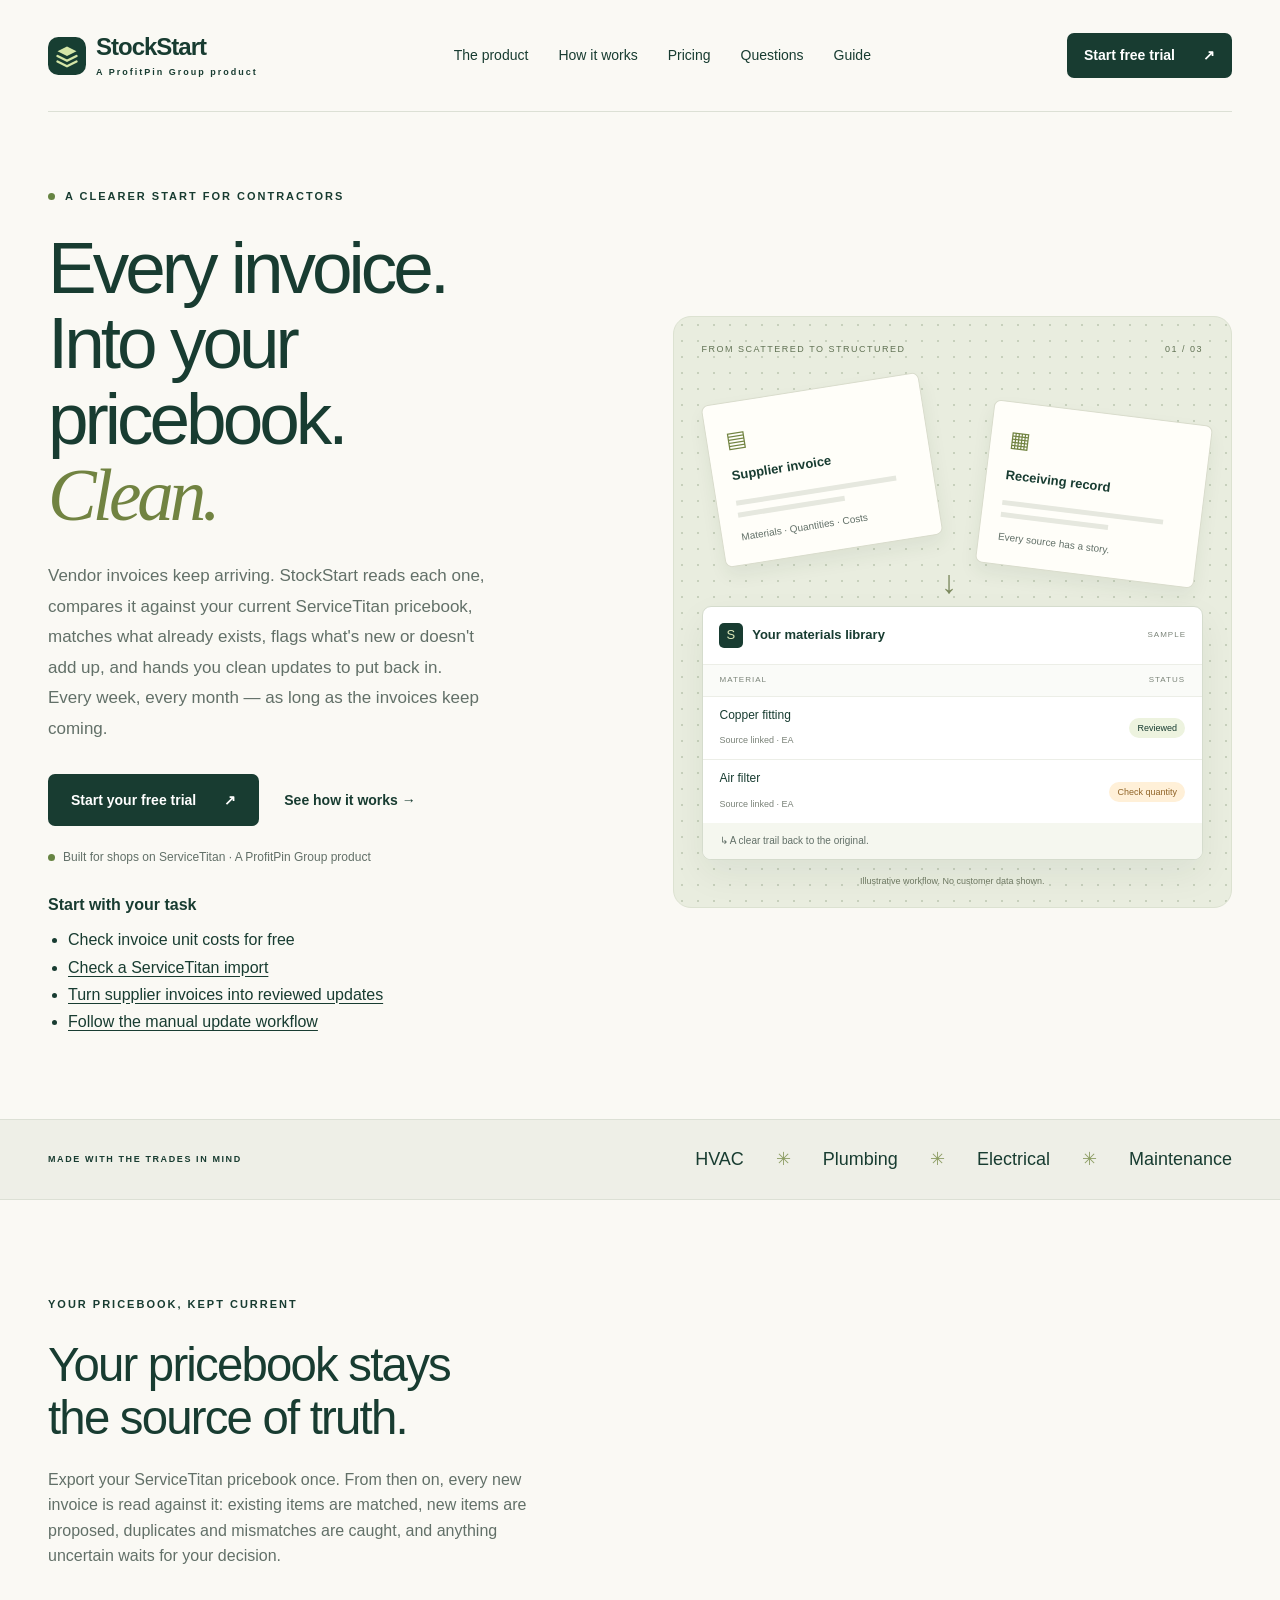
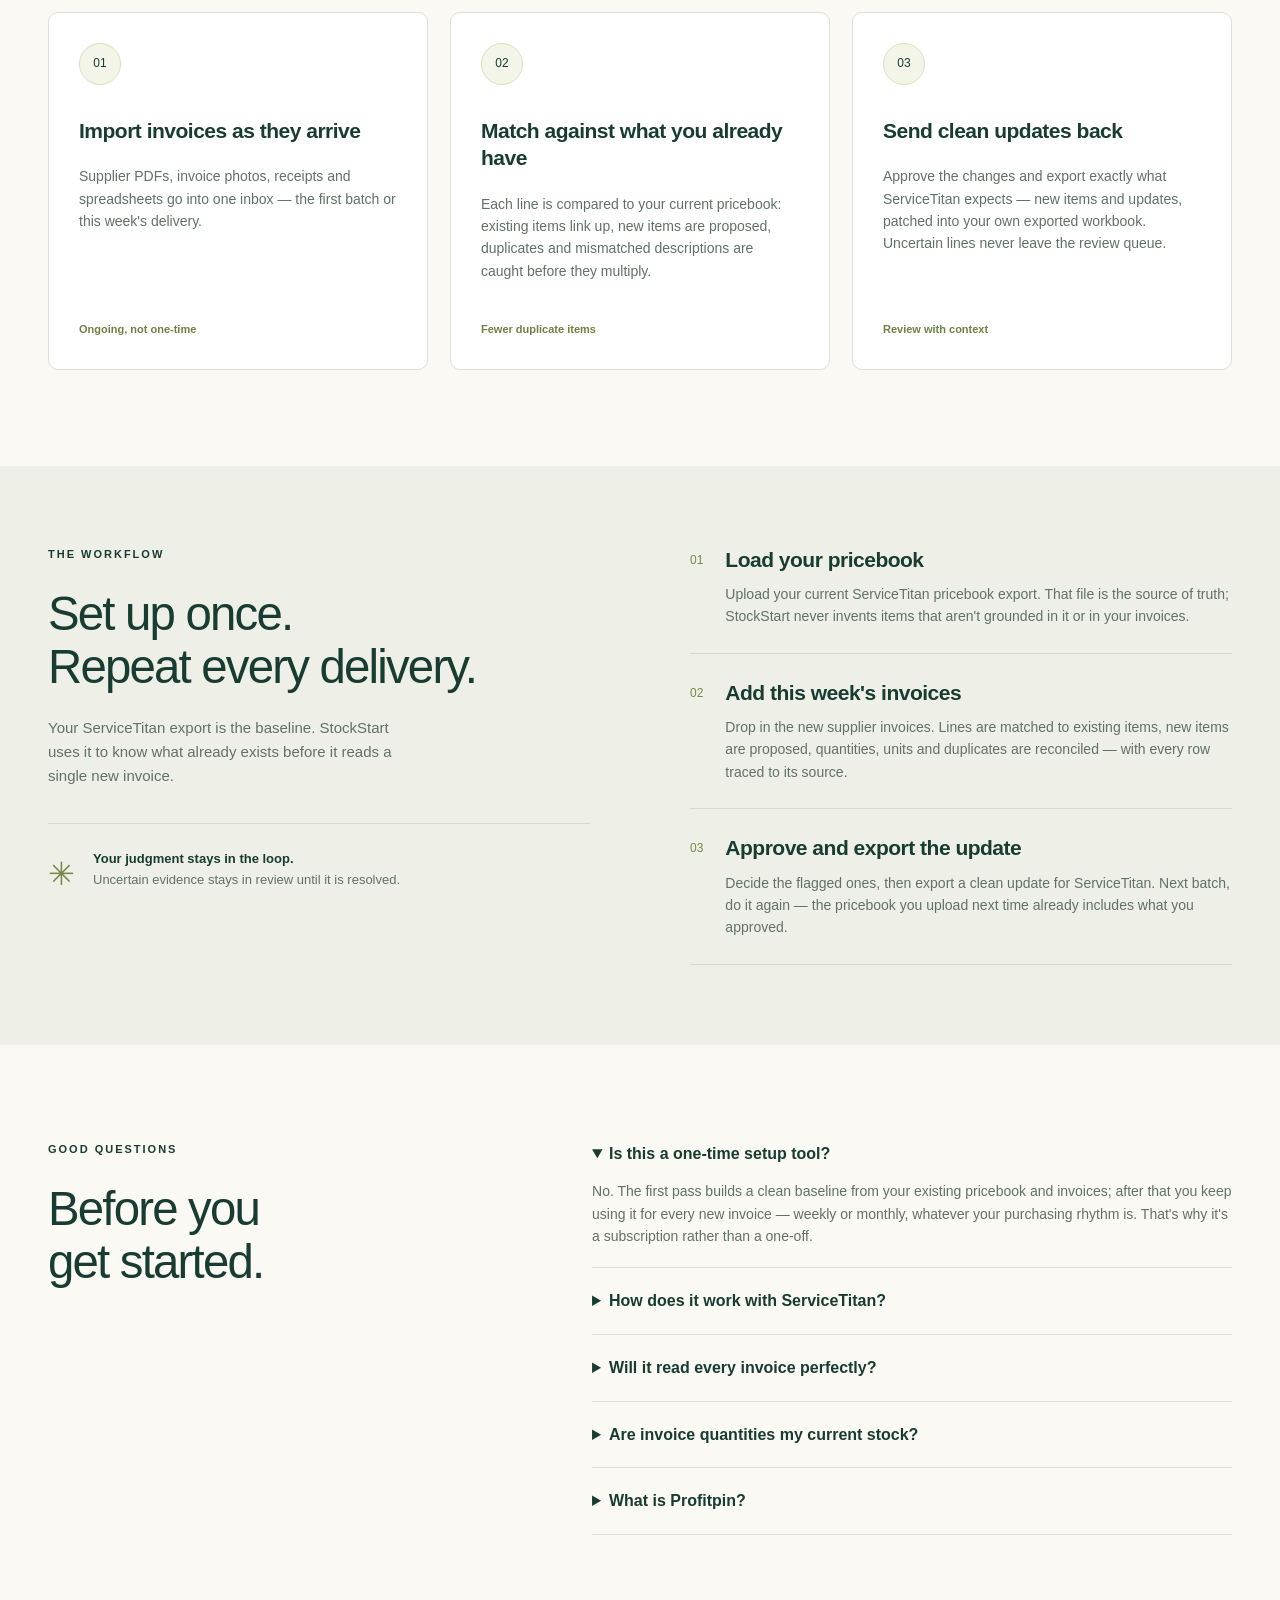
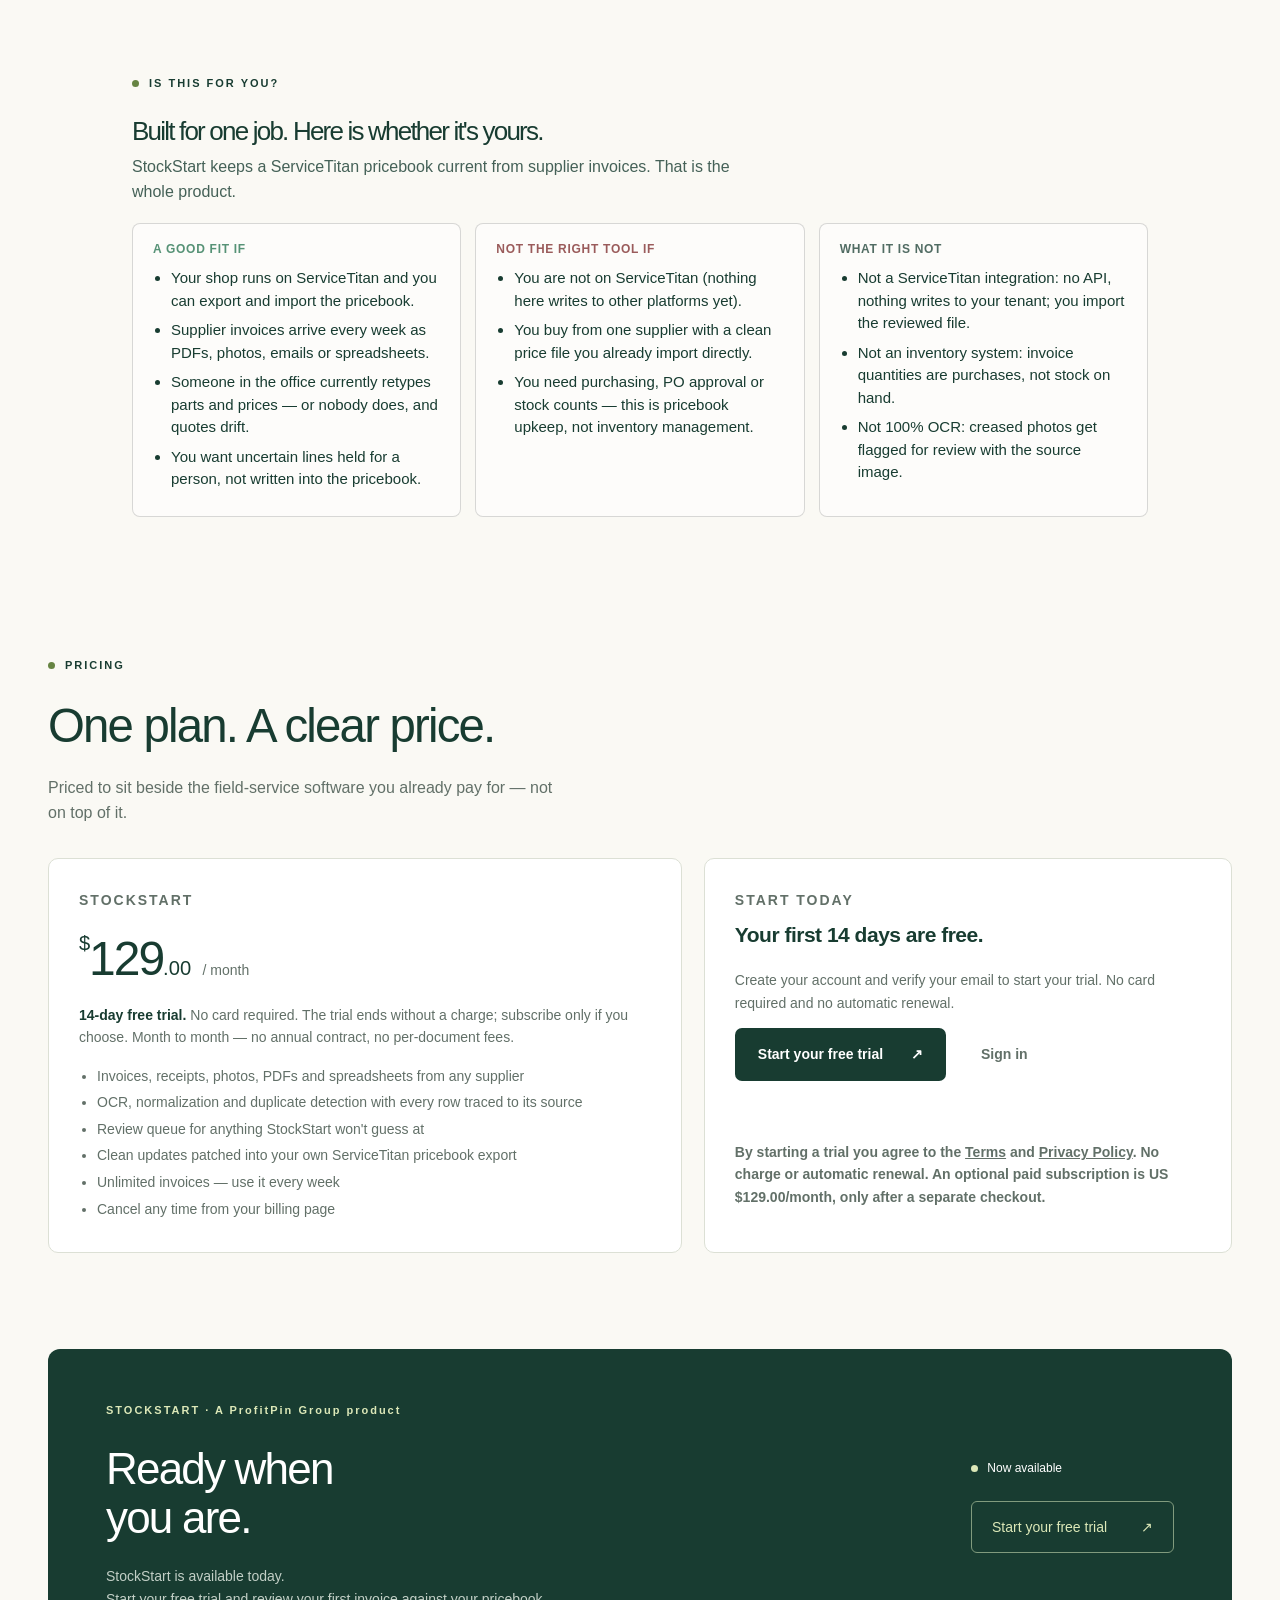
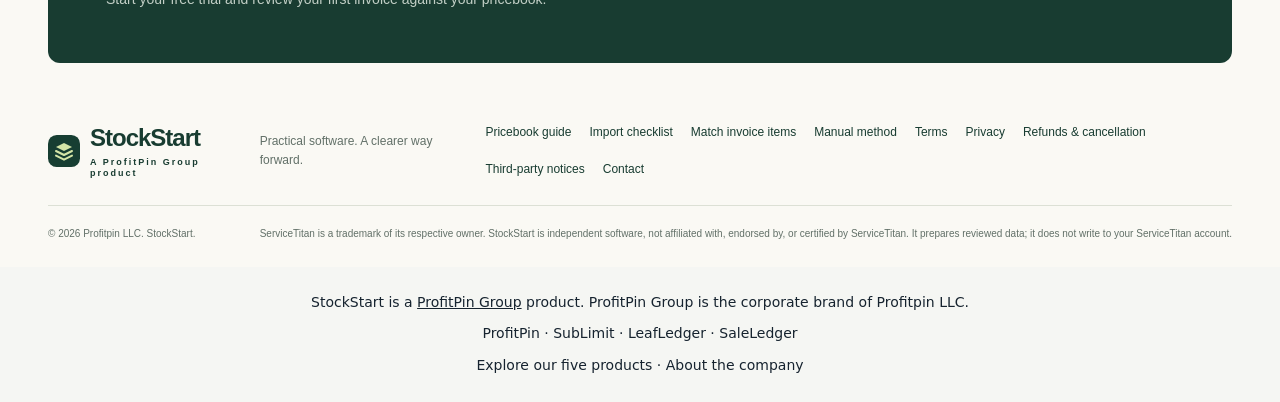
==== commit ea0038aa: "Add free pricebook unit-cost checker Co-Authored-By: Claude Opus 5.5 <noreply@anthropic.com>" ====
--- a/index.html
+++ b/index.html
@@ -1,98 +1,98 @@
-<!doctype html>
-<html lang="en">
-<head>
-  <meta charset="utf-8"><meta name="viewport" content="width=device-width,initial-scale=1">
-  <title>ServiceTitan Pricebook Updates from Invoices | StockStart</title>
-  <meta name="description" content="StockStart reads every new vendor invoice against your ServiceTitan pricebook, matches existing items, flags new parts and price mismatches, and produces clean pricebook updates you import back. $129/month, 14-day no-card trial.">
-  <meta name="theme-color" content="#173e32">
-  <link rel="canonical" href="https://getstockstart.com/">
-  <meta property="og:title" content="ServiceTitan Pricebook Updates from Invoices | StockStart"><meta property="og:description" content="StockStart reads every new vendor invoice against your ServiceTitan pricebook, matches existing items, flags new parts and price mismatches, and produces clean pricebook updates you import back. $129/month, 14-day no-card trial."><meta property="og:type" content="website"><meta property="og:url" content="https://getstockstart.com/">
-  <link rel="icon" href="./mark.svg" type="image/svg+xml"><link rel="stylesheet" href="./styles.css">
-  <script type="application/ld+json">{"@context":"https://schema.org","@type":"SoftwareApplication","name":"StockStart","url":"https://getstockstart.com/","applicationCategory":"BusinessApplication","operatingSystem":"Web browser","browserRequirements":"Requires JavaScript and an internet connection","description":"StockStart reads every new vendor invoice against your ServiceTitan pricebook, matches existing items, flags new parts and price mismatches, and produces clean pricebook updates you import back. $129/month, 14-day no-card trial.","publisher":{"@type":"Organization","@id":"https://profitpingroup.com/#organization","name":"ProfitPin Group","legalName":"Profitpin LLC","alternateName":"ProfitPinGroup","url":"https://profitpingroup.com/"},"offers":{"@type":"Offer","price":"129.00","priceCurrency":"USD","url":"https://getstockstart.com/","description":"14-day no-card trial; optional paid monthly subscription","availability":"https://schema.org/InStock"},"@id":"https://getstockstart.com/#software"}</script>
-<script type="application/ld+json">{"@context":"https://schema.org","@type":"FAQPage","mainEntity":[{"@type":"Question","name":"Is this a one-time setup tool?","acceptedAnswer":{"@type":"Answer","text":"No. The first pass builds a clean baseline from your existing pricebook and invoices; after that you keep using it for every new invoice — weekly or monthly, whatever your purchasing rhythm is. That's why it's a subscription rather than a one-off."}},{"@type":"Question","name":"How does it work with ServiceTitan?","acceptedAnswer":{"@type":"Answer","text":"Through your own export and import files — no API connection, nothing writes to your tenant automatically. You export your pricebook, StockStart patches the approved changes into that same workbook, and you import it back. StockStart is independent software and is not a certified or approved ServiceTitan integration."}},{"@type":"Question","name":"Will it read every invoice perfectly?","acceptedAnswer":{"@type":"Answer","text":"No. Image quality and document layout can affect extraction. StockStart preserves the source evidence and surfaces uncertain values for review. We do not claim 100% OCR accuracy."}},{"@type":"Question","name":"Are invoice quantities my current stock?","acceptedAnswer":{"@type":"Answer","text":"Not necessarily. Purchases, receipts, credits and stock snapshots have different meanings. StockStart helps review those relationships; a purchase history alone cannot establish current on-hand inventory."}},{"@type":"Question","name":"What is Profitpin?","acceptedAnswer":{"@type":"Answer","text":"Profitpin LLC is the company behind StockStart, SaleLedger, LeafLedger and SubLimit. StockStart keeps a contractor's pricebook clean as new supplier invoices arrive."}}]}</script>
-  <link rel="apple-touch-icon" href="/icon-512.png">
-<script type="application/ld+json">{"@context":"https://schema.org","@type":"WebSite","name":"StockStart","url":"https://getstockstart.com/","publisher":{"@type":"Organization","@id":"https://profitpingroup.com/#organization","name":"ProfitPin Group","legalName":"Profitpin LLC","alternateName":"ProfitPinGroup","url":"https://profitpingroup.com/"},"@id":"https://getstockstart.com/#website"}</script>
-</head>
-<body>
-  <a class="skip" href="#main">Skip to content</a>
-  <header class="header wrap">
-    <a class="brand" href="#" aria-label="StockStart home"><img src="./mark.svg" width="38" height="38" alt=""><span>StockStart<small>A ProfitPin Group product</small></span></a>
-    <nav aria-label="Main navigation"><a href="#product">The product</a><a href="#how-it-works">How it works</a><a href="#pricing">Pricing</a><a href="#questions">Questions</a><a href="./servicetitan-pricebook-vendor-invoices.html">Guide</a></nav>
-    <a class="button small dark" href="https://app.getstockstart.com/signup">Start free trial <span aria-hidden="true">↗</span></a>
-  </header>
-  <main id="main">
-    <section class="hero wrap">
-      <div class="hero-copy"><p class="eyebrow"><span class="dot"></span> A CLEARER START FOR CONTRACTORS</p>
-        <h1>Every invoice.<br>Into your pricebook.<br><em>Clean.</em></h1>
-        <p class="intro">Vendor invoices keep arriving. StockStart reads each one, compares it against your current ServiceTitan pricebook, matches what already exists, flags what's new or doesn't add up, and hands you clean updates to put back in. Every week, every month — as long as the invoices keep coming.</p>
-        <div class="actions"><a class="button dark" href="https://app.getstockstart.com/signup">Start your free trial <span aria-hidden="true">↗</span></a><a class="text-link" href="#how-it-works">See how it works <span aria-hidden="true">→</span></a></div>
-        <p class="availability"><span class="dot"></span> Built for shops on ServiceTitan · A ProfitPin Group product</p><div class="search-task-links" style="margin-top:24px;max-width:42rem;line-height:1.7"><p style="margin:0 0 8px;font-weight:600">Start with your task</p><ul style="margin:0;padding-left:20px"><li><a href="./servicetitan-pricebook-import-checklist.html" style="text-decoration:underline;text-underline-offset:3px">Check a ServiceTitan import</a></li><li><a href="./supplier-invoice-pdf-to-pricebook.html" style="text-decoration:underline;text-underline-offset:3px">Turn supplier invoices into reviewed updates</a></li><li><a href="./servicetitan-pricebook-manual-update.html" style="text-decoration:underline;text-underline-offset:3px">Follow the manual update workflow</a></li></ul></div>
-      </div>
-      <div class="visual" aria-label="Illustration of sample documents becoming a reviewed materials library">
-        <div class="visual-heading"><span>FROM SCATTERED TO STRUCTURED</span><span>01 / 03</span></div>
-        <div class="paper paper-back"><span class="paper-icon">▤</span><strong>Supplier invoice</strong><div class="lines"></div><div class="lines short"></div><p>Materials · Quantities · Costs</p></div>
-        <div class="paper paper-front"><span class="paper-icon">▦</span><strong>Receiving record</strong><div class="lines"></div><div class="lines short"></div><p>Every source has a story.</p></div>
-        <div class="connector" aria-hidden="true">↓</div>
-        <div class="library"><div class="library-title"><span class="mini-mark">S</span><strong>Your materials library</strong><span class="sample">SAMPLE</span></div><div class="table-head"><span>MATERIAL</span><span>STATUS</span></div><div class="table-row"><span><b>Copper fitting</b><small>Source linked · EA</small></span><span class="pill">Reviewed</span></div><div class="table-row"><span><b>Air filter</b><small>Source linked · EA</small></span><span class="pill amber">Check quantity</span></div><div class="library-foot"><span aria-hidden="true">↳</span> A clear trail back to the original.</div></div>
-        <p class="visual-caption">Illustrative workflow. No customer data shown.</p>
-      </div>
-    </section>
-    <div class="trade-strip"><div class="wrap"><span>MADE WITH THE TRADES IN MIND</span><p>HVAC <i>✳</i> Plumbing <i>✳</i> Electrical <i>✳</i> Maintenance</p></div></div>
-    <section class="section wrap" id="product"><div class="section-heading"><p class="eyebrow">YOUR PRICEBOOK, KEPT CURRENT</p><h2>Your pricebook stays<br>the source of truth.</h2><p>Export your ServiceTitan pricebook once. From then on, every new invoice is read against it: existing items are matched, new items are proposed, duplicates and mismatches are caught, and anything uncertain waits for your decision.</p></div>
-      <div class="features"><article><span class="feature-icon">01</span><h3>Import invoices as they arrive</h3><p>Supplier PDFs, invoice photos, receipts and spreadsheets go into one inbox — the first batch or this week's delivery.</p><span class="feature-note">Ongoing, not one-time</span></article><article><span class="feature-icon">02</span><h3>Match against what you already have</h3><p>Each line is compared to your current pricebook: existing items link up, new items are proposed, duplicates and mismatched descriptions are caught before they multiply.</p><span class="feature-note">Fewer duplicate items</span></article><article><span class="feature-icon">03</span><h3>Send clean updates back</h3><p>Approve the changes and export exactly what ServiceTitan expects — new items and updates, patched into your own exported workbook. Uncertain lines never leave the review queue.</p><span class="feature-note">Review with context</span></article></div>
-    </section>
-    <section class="workflow" id="how-it-works"><div class="wrap workflow-grid"><div><p class="eyebrow">THE WORKFLOW</p><h2>Set up once.<br>Repeat every delivery.</h2><p class="muted">Your ServiceTitan export is the baseline. StockStart uses it to know what already exists before it reads a single new invoice.</p><div class="principle"><span aria-hidden="true">✳</span><p><strong>Your judgment stays in the loop.</strong><br>Uncertain evidence stays in review until it is resolved.</p></div></div><ol class="steps"><li><span>01</span><div><h3>Load your pricebook</h3><p>Upload your current ServiceTitan pricebook export. That file is the source of truth; StockStart never invents items that aren't grounded in it or in your invoices.</p></div></li><li><span>02</span><div><h3>Add this week's invoices</h3><p>Drop in the new supplier invoices. Lines are matched to existing items, new items are proposed, quantities, units and duplicates are reconciled — with every row traced to its source.</p></div></li><li><span>03</span><div><h3>Approve and export the update</h3><p>Decide the flagged ones, then export a clean update for ServiceTitan. Next batch, do it again — the pricebook you upload next time already includes what you approved.</p></div></li></ol></div></section>
-    <section class="section wrap questions" id="questions"><div><p class="eyebrow">GOOD QUESTIONS</p><h2>Before you<br>get started.</h2></div><div class="faq"><details open><summary>Is this a one-time setup tool?</summary><p>No. The first pass builds a clean baseline from your existing pricebook and invoices; after that you keep using it for every new invoice — weekly or monthly, whatever your purchasing rhythm is. That's why it's a subscription rather than a one-off.</p></details><details><summary>How does it work with ServiceTitan?</summary><p>Through your own export and import files — no API connection, nothing writes to your tenant automatically. You export your pricebook, StockStart patches the approved changes into that same workbook, and you import it back. StockStart is independent software and is not a certified or approved ServiceTitan integration.</p></details><details><summary>Will it read every invoice perfectly?</summary><p>No. Image quality and document layout can affect extraction. StockStart preserves the source evidence and surfaces uncertain values for review. We do not claim 100% OCR accuracy.</p></details><details><summary>Are invoice quantities my current stock?</summary><p>Not necessarily. Purchases, receipts, credits and stock snapshots have different meanings. StockStart helps review those relationships; a purchase history alone cannot establish current on-hand inventory.</p></details><details><summary>What is Profitpin?</summary><p>Profitpin LLC is the company behind StockStart, SaleLedger, LeafLedger and SubLimit. StockStart keeps a contractor's pricebook clean as new supplier invoices arrive.</p></details></div></section>
-    
-<section class="fit" id="fit"><style>
-.fit{padding:44px 0}.fit .fit-wrap{max-width:1080px;margin:0 auto;padding:0 32px}
-.fit h2{font-size:26px;line-height:1.2;margin:0 0 6px}.fit .fit-lede{opacity:.8;max-width:640px;margin:0 0 18px}
-.fit-grid{display:grid;grid-template-columns:repeat(3,1fr);gap:14px}
-.fit-col{border:1px solid rgba(0,0,0,.15);border-radius:8px;padding:18px 20px;background:rgba(255,255,255,.55)}
-.fit-col h3{font-size:12px;letter-spacing:.06em;text-transform:uppercase;margin:0 0 10px;opacity:.75}
-.fit-col ul{margin:0;padding-left:18px}.fit-col li{margin-bottom:7px;font-size:15px;line-height:1.5}
-.fit-col.yes h3{color:#1f6f4a}.fit-col.no h3{color:#7a2626}
-@media(max-width:800px){.fit-grid{grid-template-columns:1fr}.fit .fit-wrap{padding:0 20px}}
-</style>
-  <div class="fit-wrap">
-    <p class="eyebrow"><span class="dot"></span> IS THIS FOR YOU?</p>
-    <h2>Built for one job. Here is whether it's yours.</h2>
-    <p class="fit-lede">StockStart keeps a ServiceTitan pricebook current from supplier invoices. That is the whole product.</p>
-    <div class="fit-grid">
-      <div class="fit-col yes"><h3>A good fit if</h3><ul><li>Your shop runs on ServiceTitan and you can export and import the pricebook.</li><li>Supplier invoices arrive every week as PDFs, photos, emails or spreadsheets.</li><li>Someone in the office currently retypes parts and prices — or nobody does, and quotes drift.</li><li>You want uncertain lines held for a person, not written into the pricebook.</li></ul></div>
-      <div class="fit-col no"><h3>Not the right tool if</h3><ul><li>You are not on ServiceTitan (nothing here writes to other platforms yet).</li><li>You buy from one supplier with a clean price file you already import directly.</li><li>You need purchasing, PO approval or stock counts — this is pricebook upkeep, not inventory management.</li></ul></div>
-      <div class="fit-col"><h3>What it is not</h3><ul><li>Not a ServiceTitan integration: no API, nothing writes to your tenant; you import the reviewed file.</li><li>Not an inventory system: invoice quantities are purchases, not stock on hand.</li><li>Not 100% OCR: creased photos get flagged for review with the source image.</li></ul></div>
-    </div>
-  </div>
-</section>
-<section class="wrap section" id="pricing">
-      <div class="section-heading"><p class="eyebrow"><span class="dot"></span> PRICING</p><h2>One plan. A clear price.</h2><p>Priced to sit beside the field-service software you already pay for — not on top of it.</p></div>
-      <div class="features" style="grid-template-columns:1.2fr 1fr;margin-top:32px">
-        <article>
-          <p class="eyebrow" style="margin-bottom:10px">STOCKSTART</p>
-          <p style="font-size:48px;letter-spacing:-2px;font-weight:500;margin:0 0 6px;color:var(--ink)"><span class="price-cur">$</span>129<span class="price-dec">.00</span> <span style="font-size:14px;letter-spacing:0;color:var(--muted)">/ month</span></p>
-          <p><strong style="color:var(--ink)">14-day free trial.</strong> No card required. The trial ends without a charge; subscribe only if you choose. Month to month — no annual contract, no per-document fees.</p>
-          <ul style="padding-left:18px;color:var(--muted);font-size:14px;line-height:1.9;margin:0">
-            <li>Invoices, receipts, photos, PDFs and spreadsheets from any supplier</li>
-            <li>OCR, normalization and duplicate detection with every row traced to its source</li>
-            <li>Review queue for anything StockStart won't guess at</li>
-            <li>Clean updates patched into your own ServiceTitan pricebook export</li>
-            <li>Unlimited invoices — use it every week</li>
-            <li>Cancel any time from your billing page</li>
-          </ul>
-        </article>
-        <article>
-          <p class="eyebrow" style="margin-bottom:10px">START TODAY</p>
-          <h3>Your first 14 days are free.</h3>
-          <p>Create your account and verify your email to start your trial. No card required and no automatic renewal.</p>
-          <p><a class="button dark" href="https://app.getstockstart.com/signup">Start your free trial <span aria-hidden="true">↗</span></a> <a class="button" href="https://app.getstockstart.com/login" style="margin-left:8px">Sign in</a></p>
-          <p class="feature-note" style="padding-top:12px">By starting a trial you agree to the <a href="./terms.html" style="text-decoration:underline">Terms</a> and <a href="./privacy.html" style="text-decoration:underline">Privacy Policy</a>. No charge or automatic renewal. An optional paid subscription is US $129.00/month, only after a separate checkout.</p>
-        </article>
-      </div>
-    </section>
-    <section class="wrap" id="availability"><div class="launch"><div><p class="eyebrow">STOCKSTART · A ProfitPin Group product</p><h2>Ready when<br>you are.</h2><p>StockStart is available today.<br>Start your free trial and review your first invoice against your pricebook.</p></div><div class="launch-status"><span class="dot"></span> Now available<a href="https://app.getstockstart.com/signup">Start your free trial <span aria-hidden="true">↗</span></a></div></div></section>
-  </main>
-  <footer class="wrap"><div class="footer-top"><a class="brand" href="#"><img src="./mark.svg" width="32" height="32" alt=""><span>StockStart<small>A ProfitPin Group product</small></span></a><p>Practical software. A clearer way forward.</p><div style="display:flex;gap:18px;flex-wrap:wrap;font-size:12px"><a href="./servicetitan-pricebook-vendor-invoices.html">Pricebook guide</a><a href="./servicetitan-pricebook-import-checklist.html">Import checklist</a><a href="./vendor-invoice-pricebook-matching.html">Match invoice items</a><a href="./servicetitan-pricebook-manual-update.html">Manual method</a><a href="./terms.html">Terms</a><a href="./privacy.html">Privacy</a><a href="./refunds.html">Refunds &amp; cancellation</a><a href="./licenses.html">Third-party notices</a><a href="mailto:support@getstockstart.com">Contact</a></div></div><div class="footer-bottom"><span>© 2026 Profitpin LLC. StockStart.</span><span>ServiceTitan is a trademark of its respective owner. StockStart is independent software, not affiliated with, endorsed by, or certified by ServiceTitan. It prepares reviewed data; it does not write to your ServiceTitan account.</span></div></footer>
+<!doctype html>
+<html lang="en">
+<head>
+  <meta charset="utf-8"><meta name="viewport" content="width=device-width,initial-scale=1">
+  <title>ServiceTitan Pricebook Updates from Invoices | StockStart</title>
+  <meta name="description" content="StockStart reads every new vendor invoice against your ServiceTitan pricebook, matches existing items, flags new parts and price mismatches, and produces clean pricebook updates you import back. $129/month, 14-day no-card trial.">
+  <meta name="theme-color" content="#173e32">
+  <link rel="canonical" href="https://getstockstart.com/">
+  <meta property="og:title" content="ServiceTitan Pricebook Updates from Invoices | StockStart"><meta property="og:description" content="StockStart reads every new vendor invoice against your ServiceTitan pricebook, matches existing items, flags new parts and price mismatches, and produces clean pricebook updates you import back. $129/month, 14-day no-card trial."><meta property="og:type" content="website"><meta property="og:url" content="https://getstockstart.com/">
+  <link rel="icon" href="./mark.svg" type="image/svg+xml"><link rel="stylesheet" href="./styles.css">
+  <script type="application/ld+json">{"@context":"https://schema.org","@type":"SoftwareApplication","name":"StockStart","url":"https://getstockstart.com/","applicationCategory":"BusinessApplication","operatingSystem":"Web browser","browserRequirements":"Requires JavaScript and an internet connection","description":"StockStart reads every new vendor invoice against your ServiceTitan pricebook, matches existing items, flags new parts and price mismatches, and produces clean pricebook updates you import back. $129/month, 14-day no-card trial.","publisher":{"@type":"Organization","@id":"https://profitpingroup.com/#organization","name":"ProfitPin Group","legalName":"Profitpin LLC","alternateName":"ProfitPinGroup","url":"https://profitpingroup.com/"},"offers":{"@type":"Offer","price":"129.00","priceCurrency":"USD","url":"https://getstockstart.com/","description":"14-day no-card trial; optional paid monthly subscription","availability":"https://schema.org/InStock"},"@id":"https://getstockstart.com/#software"}</script>
+<script type="application/ld+json">{"@context":"https://schema.org","@type":"FAQPage","mainEntity":[{"@type":"Question","name":"Is this a one-time setup tool?","acceptedAnswer":{"@type":"Answer","text":"No. The first pass builds a clean baseline from your existing pricebook and invoices; after that you keep using it for every new invoice — weekly or monthly, whatever your purchasing rhythm is. That's why it's a subscription rather than a one-off."}},{"@type":"Question","name":"How does it work with ServiceTitan?","acceptedAnswer":{"@type":"Answer","text":"Through your own export and import files — no API connection, nothing writes to your tenant automatically. You export your pricebook, StockStart patches the approved changes into that same workbook, and you import it back. StockStart is independent software and is not a certified or approved ServiceTitan integration."}},{"@type":"Question","name":"Will it read every invoice perfectly?","acceptedAnswer":{"@type":"Answer","text":"No. Image quality and document layout can affect extraction. StockStart preserves the source evidence and surfaces uncertain values for review. We do not claim 100% OCR accuracy."}},{"@type":"Question","name":"Are invoice quantities my current stock?","acceptedAnswer":{"@type":"Answer","text":"Not necessarily. Purchases, receipts, credits and stock snapshots have different meanings. StockStart helps review those relationships; a purchase history alone cannot establish current on-hand inventory."}},{"@type":"Question","name":"What is Profitpin?","acceptedAnswer":{"@type":"Answer","text":"Profitpin LLC is the company behind StockStart, SaleLedger, LeafLedger and SubLimit. StockStart keeps a contractor's pricebook clean as new supplier invoices arrive."}}]}</script>
+  <link rel="apple-touch-icon" href="/icon-512.png">
+<script type="application/ld+json">{"@context":"https://schema.org","@type":"WebSite","name":"StockStart","url":"https://getstockstart.com/","publisher":{"@type":"Organization","@id":"https://profitpingroup.com/#organization","name":"ProfitPin Group","legalName":"Profitpin LLC","alternateName":"ProfitPinGroup","url":"https://profitpingroup.com/"},"@id":"https://getstockstart.com/#website"}</script>
+</head>
+<body>
+  <a class="skip" href="#main">Skip to content</a>
+  <header class="header wrap">
+    <a class="brand" href="#" aria-label="StockStart home"><img src="./mark.svg" width="38" height="38" alt=""><span>StockStart<small>A ProfitPin Group product</small></span></a>
+    <nav aria-label="Main navigation"><a href="#product">The product</a><a href="#how-it-works">How it works</a><a href="#pricing">Pricing</a><a href="#questions">Questions</a><a href="./servicetitan-pricebook-vendor-invoices.html">Guide</a></nav>
+    <a class="button small dark" href="https://app.getstockstart.com/signup">Start free trial <span aria-hidden="true">↗</span></a>
+  </header>
+  <main id="main">
+    <section class="hero wrap">
+      <div class="hero-copy"><p class="eyebrow"><span class="dot"></span> A CLEARER START FOR CONTRACTORS</p>
+        <h1>Every invoice.<br>Into your pricebook.<br><em>Clean.</em></h1>
+        <p class="intro">Vendor invoices keep arriving. StockStart reads each one, compares it against your current ServiceTitan pricebook, matches what already exists, flags what's new or doesn't add up, and hands you clean updates to put back in. Every week, every month — as long as the invoices keep coming.</p>
+        <div class="actions"><a class="button dark" href="https://app.getstockstart.com/signup">Start your free trial <span aria-hidden="true">↗</span></a><a class="text-link" href="#how-it-works">See how it works <span aria-hidden="true">→</span></a></div>
+        <p class="availability"><span class="dot"></span> Built for shops on ServiceTitan · A ProfitPin Group product</p><div class="search-task-links" style="margin-top:24px;max-width:42rem;line-height:1.7"><p style="margin:0 0 8px;font-weight:600">Start with your task</p><ul style="margin:0;padding-left:20px"><li><a href="./pricebook-unit-cost-checker.html">Check invoice unit costs for free</a></li><li><a href="./servicetitan-pricebook-import-checklist.html" style="text-decoration:underline;text-underline-offset:3px">Check a ServiceTitan import</a></li><li><a href="./supplier-invoice-pdf-to-pricebook.html" style="text-decoration:underline;text-underline-offset:3px">Turn supplier invoices into reviewed updates</a></li><li><a href="./servicetitan-pricebook-manual-update.html" style="text-decoration:underline;text-underline-offset:3px">Follow the manual update workflow</a></li></ul></div>
+      </div>
+      <div class="visual" aria-label="Illustration of sample documents becoming a reviewed materials library">
+        <div class="visual-heading"><span>FROM SCATTERED TO STRUCTURED</span><span>01 / 03</span></div>
+        <div class="paper paper-back"><span class="paper-icon">▤</span><strong>Supplier invoice</strong><div class="lines"></div><div class="lines short"></div><p>Materials · Quantities · Costs</p></div>
+        <div class="paper paper-front"><span class="paper-icon">▦</span><strong>Receiving record</strong><div class="lines"></div><div class="lines short"></div><p>Every source has a story.</p></div>
+        <div class="connector" aria-hidden="true">↓</div>
+        <div class="library"><div class="library-title"><span class="mini-mark">S</span><strong>Your materials library</strong><span class="sample">SAMPLE</span></div><div class="table-head"><span>MATERIAL</span><span>STATUS</span></div><div class="table-row"><span><b>Copper fitting</b><small>Source linked · EA</small></span><span class="pill">Reviewed</span></div><div class="table-row"><span><b>Air filter</b><small>Source linked · EA</small></span><span class="pill amber">Check quantity</span></div><div class="library-foot"><span aria-hidden="true">↳</span> A clear trail back to the original.</div></div>
+        <p class="visual-caption">Illustrative workflow. No customer data shown.</p>
+      </div>
+    </section>
+    <div class="trade-strip"><div class="wrap"><span>MADE WITH THE TRADES IN MIND</span><p>HVAC <i>✳</i> Plumbing <i>✳</i> Electrical <i>✳</i> Maintenance</p></div></div>
+    <section class="section wrap" id="product"><div class="section-heading"><p class="eyebrow">YOUR PRICEBOOK, KEPT CURRENT</p><h2>Your pricebook stays<br>the source of truth.</h2><p>Export your ServiceTitan pricebook once. From then on, every new invoice is read against it: existing items are matched, new items are proposed, duplicates and mismatches are caught, and anything uncertain waits for your decision.</p></div>
+      <div class="features"><article><span class="feature-icon">01</span><h3>Import invoices as they arrive</h3><p>Supplier PDFs, invoice photos, receipts and spreadsheets go into one inbox — the first batch or this week's delivery.</p><span class="feature-note">Ongoing, not one-time</span></article><article><span class="feature-icon">02</span><h3>Match against what you already have</h3><p>Each line is compared to your current pricebook: existing items link up, new items are proposed, duplicates and mismatched descriptions are caught before they multiply.</p><span class="feature-note">Fewer duplicate items</span></article><article><span class="feature-icon">03</span><h3>Send clean updates back</h3><p>Approve the changes and export exactly what ServiceTitan expects — new items and updates, patched into your own exported workbook. Uncertain lines never leave the review queue.</p><span class="feature-note">Review with context</span></article></div>
+    </section>
+    <section class="workflow" id="how-it-works"><div class="wrap workflow-grid"><div><p class="eyebrow">THE WORKFLOW</p><h2>Set up once.<br>Repeat every delivery.</h2><p class="muted">Your ServiceTitan export is the baseline. StockStart uses it to know what already exists before it reads a single new invoice.</p><div class="principle"><span aria-hidden="true">✳</span><p><strong>Your judgment stays in the loop.</strong><br>Uncertain evidence stays in review until it is resolved.</p></div></div><ol class="steps"><li><span>01</span><div><h3>Load your pricebook</h3><p>Upload your current ServiceTitan pricebook export. That file is the source of truth; StockStart never invents items that aren't grounded in it or in your invoices.</p></div></li><li><span>02</span><div><h3>Add this week's invoices</h3><p>Drop in the new supplier invoices. Lines are matched to existing items, new items are proposed, quantities, units and duplicates are reconciled — with every row traced to its source.</p></div></li><li><span>03</span><div><h3>Approve and export the update</h3><p>Decide the flagged ones, then export a clean update for ServiceTitan. Next batch, do it again — the pricebook you upload next time already includes what you approved.</p></div></li></ol></div></section>
+    <section class="section wrap questions" id="questions"><div><p class="eyebrow">GOOD QUESTIONS</p><h2>Before you<br>get started.</h2></div><div class="faq"><details open><summary>Is this a one-time setup tool?</summary><p>No. The first pass builds a clean baseline from your existing pricebook and invoices; after that you keep using it for every new invoice — weekly or monthly, whatever your purchasing rhythm is. That's why it's a subscription rather than a one-off.</p></details><details><summary>How does it work with ServiceTitan?</summary><p>Through your own export and import files — no API connection, nothing writes to your tenant automatically. You export your pricebook, StockStart patches the approved changes into that same workbook, and you import it back. StockStart is independent software and is not a certified or approved ServiceTitan integration.</p></details><details><summary>Will it read every invoice perfectly?</summary><p>No. Image quality and document layout can affect extraction. StockStart preserves the source evidence and surfaces uncertain values for review. We do not claim 100% OCR accuracy.</p></details><details><summary>Are invoice quantities my current stock?</summary><p>Not necessarily. Purchases, receipts, credits and stock snapshots have different meanings. StockStart helps review those relationships; a purchase history alone cannot establish current on-hand inventory.</p></details><details><summary>What is Profitpin?</summary><p>Profitpin LLC is the company behind StockStart, SaleLedger, LeafLedger and SubLimit. StockStart keeps a contractor's pricebook clean as new supplier invoices arrive.</p></details></div></section>
+    
+<section class="fit" id="fit"><style>
+.fit{padding:44px 0}.fit .fit-wrap{max-width:1080px;margin:0 auto;padding:0 32px}
+.fit h2{font-size:26px;line-height:1.2;margin:0 0 6px}.fit .fit-lede{opacity:.8;max-width:640px;margin:0 0 18px}
+.fit-grid{display:grid;grid-template-columns:repeat(3,1fr);gap:14px}
+.fit-col{border:1px solid rgba(0,0,0,.15);border-radius:8px;padding:18px 20px;background:rgba(255,255,255,.55)}
+.fit-col h3{font-size:12px;letter-spacing:.06em;text-transform:uppercase;margin:0 0 10px;opacity:.75}
+.fit-col ul{margin:0;padding-left:18px}.fit-col li{margin-bottom:7px;font-size:15px;line-height:1.5}
+.fit-col.yes h3{color:#1f6f4a}.fit-col.no h3{color:#7a2626}
+@media(max-width:800px){.fit-grid{grid-template-columns:1fr}.fit .fit-wrap{padding:0 20px}}
+</style>
+  <div class="fit-wrap">
+    <p class="eyebrow"><span class="dot"></span> IS THIS FOR YOU?</p>
+    <h2>Built for one job. Here is whether it's yours.</h2>
+    <p class="fit-lede">StockStart keeps a ServiceTitan pricebook current from supplier invoices. That is the whole product.</p>
+    <div class="fit-grid">
+      <div class="fit-col yes"><h3>A good fit if</h3><ul><li>Your shop runs on ServiceTitan and you can export and import the pricebook.</li><li>Supplier invoices arrive every week as PDFs, photos, emails or spreadsheets.</li><li>Someone in the office currently retypes parts and prices — or nobody does, and quotes drift.</li><li>You want uncertain lines held for a person, not written into the pricebook.</li></ul></div>
+      <div class="fit-col no"><h3>Not the right tool if</h3><ul><li>You are not on ServiceTitan (nothing here writes to other platforms yet).</li><li>You buy from one supplier with a clean price file you already import directly.</li><li>You need purchasing, PO approval or stock counts — this is pricebook upkeep, not inventory management.</li></ul></div>
+      <div class="fit-col"><h3>What it is not</h3><ul><li>Not a ServiceTitan integration: no API, nothing writes to your tenant; you import the reviewed file.</li><li>Not an inventory system: invoice quantities are purchases, not stock on hand.</li><li>Not 100% OCR: creased photos get flagged for review with the source image.</li></ul></div>
+    </div>
+  </div>
+</section>
+<section class="wrap section" id="pricing">
+      <div class="section-heading"><p class="eyebrow"><span class="dot"></span> PRICING</p><h2>One plan. A clear price.</h2><p>Priced to sit beside the field-service software you already pay for — not on top of it.</p></div>
+      <div class="features" style="grid-template-columns:1.2fr 1fr;margin-top:32px">
+        <article>
+          <p class="eyebrow" style="margin-bottom:10px">STOCKSTART</p>
+          <p style="font-size:48px;letter-spacing:-2px;font-weight:500;margin:0 0 6px;color:var(--ink)"><span class="price-cur">$</span>129<span class="price-dec">.00</span> <span style="font-size:14px;letter-spacing:0;color:var(--muted)">/ month</span></p>
+          <p><strong style="color:var(--ink)">14-day free trial.</strong> No card required. The trial ends without a charge; subscribe only if you choose. Month to month — no annual contract, no per-document fees.</p>
+          <ul style="padding-left:18px;color:var(--muted);font-size:14px;line-height:1.9;margin:0">
+            <li>Invoices, receipts, photos, PDFs and spreadsheets from any supplier</li>
+            <li>OCR, normalization and duplicate detection with every row traced to its source</li>
+            <li>Review queue for anything StockStart won't guess at</li>
+            <li>Clean updates patched into your own ServiceTitan pricebook export</li>
+            <li>Unlimited invoices — use it every week</li>
+            <li>Cancel any time from your billing page</li>
+          </ul>
+        </article>
+        <article>
+          <p class="eyebrow" style="margin-bottom:10px">START TODAY</p>
+          <h3>Your first 14 days are free.</h3>
+          <p>Create your account and verify your email to start your trial. No card required and no automatic renewal.</p>
+          <p><a class="button dark" href="https://app.getstockstart.com/signup">Start your free trial <span aria-hidden="true">↗</span></a> <a class="button" href="https://app.getstockstart.com/login" style="margin-left:8px">Sign in</a></p>
+          <p class="feature-note" style="padding-top:12px">By starting a trial you agree to the <a href="./terms.html" style="text-decoration:underline">Terms</a> and <a href="./privacy.html" style="text-decoration:underline">Privacy Policy</a>. No charge or automatic renewal. An optional paid subscription is US $129.00/month, only after a separate checkout.</p>
+        </article>
+      </div>
+    </section>
+    <section class="wrap" id="availability"><div class="launch"><div><p class="eyebrow">STOCKSTART · A ProfitPin Group product</p><h2>Ready when<br>you are.</h2><p>StockStart is available today.<br>Start your free trial and review your first invoice against your pricebook.</p></div><div class="launch-status"><span class="dot"></span> Now available<a href="https://app.getstockstart.com/signup">Start your free trial <span aria-hidden="true">↗</span></a></div></div></section>
+  </main>
+  <footer class="wrap"><div class="footer-top"><a class="brand" href="#"><img src="./mark.svg" width="32" height="32" alt=""><span>StockStart<small>A ProfitPin Group product</small></span></a><p>Practical software. A clearer way forward.</p><div style="display:flex;gap:18px;flex-wrap:wrap;font-size:12px"><a href="./servicetitan-pricebook-vendor-invoices.html">Pricebook guide</a><a href="./servicetitan-pricebook-import-checklist.html">Import checklist</a><a href="./vendor-invoice-pricebook-matching.html">Match invoice items</a><a href="./servicetitan-pricebook-manual-update.html">Manual method</a><a href="./terms.html">Terms</a><a href="./privacy.html">Privacy</a><a href="./refunds.html">Refunds &amp; cancellation</a><a href="./licenses.html">Third-party notices</a><a href="mailto:support@getstockstart.com">Contact</a></div></div><div class="footer-bottom"><span>© 2026 Profitpin LLC. StockStart.</span><span>ServiceTitan is a trademark of its respective owner. StockStart is independent software, not affiliated with, endorsed by, or certified by ServiceTitan. It prepares reviewed data; it does not write to your ServiceTitan account.</span></div></footer>
 <script src="/lead-source.js" defer></script>
 <aside aria-label="ProfitPin Group company and products" style="padding:24px;clear:both;background:#f5f6f3;color:#16232f;font:14px/1.7 system-ui,sans-serif;text-align:center"><p style="margin:0 0 8px">StockStart is a <a href="https://profitpingroup.com/" style="color:inherit;text-decoration:underline">ProfitPin Group</a> product. ProfitPin Group is the corporate brand of Profitpin LLC.</p><nav aria-label="Other ProfitPin Group products" style="display:block"><a href="https://profitpindrivers.com/">ProfitPin</a> · <a href="https://getsublimit.com/">SubLimit</a> · <a href="https://getleafledger.com/">LeafLedger</a> · <a href="https://getsaleledger.com/">SaleLedger</a></nav><p style="margin:8px 0 0"><a href="https://profitpingroup.com/#products">Explore our five products</a> · <a href="https://profitpingroup.com/#about">About the company</a></p></aside>
-</body></html>
+</body></html>
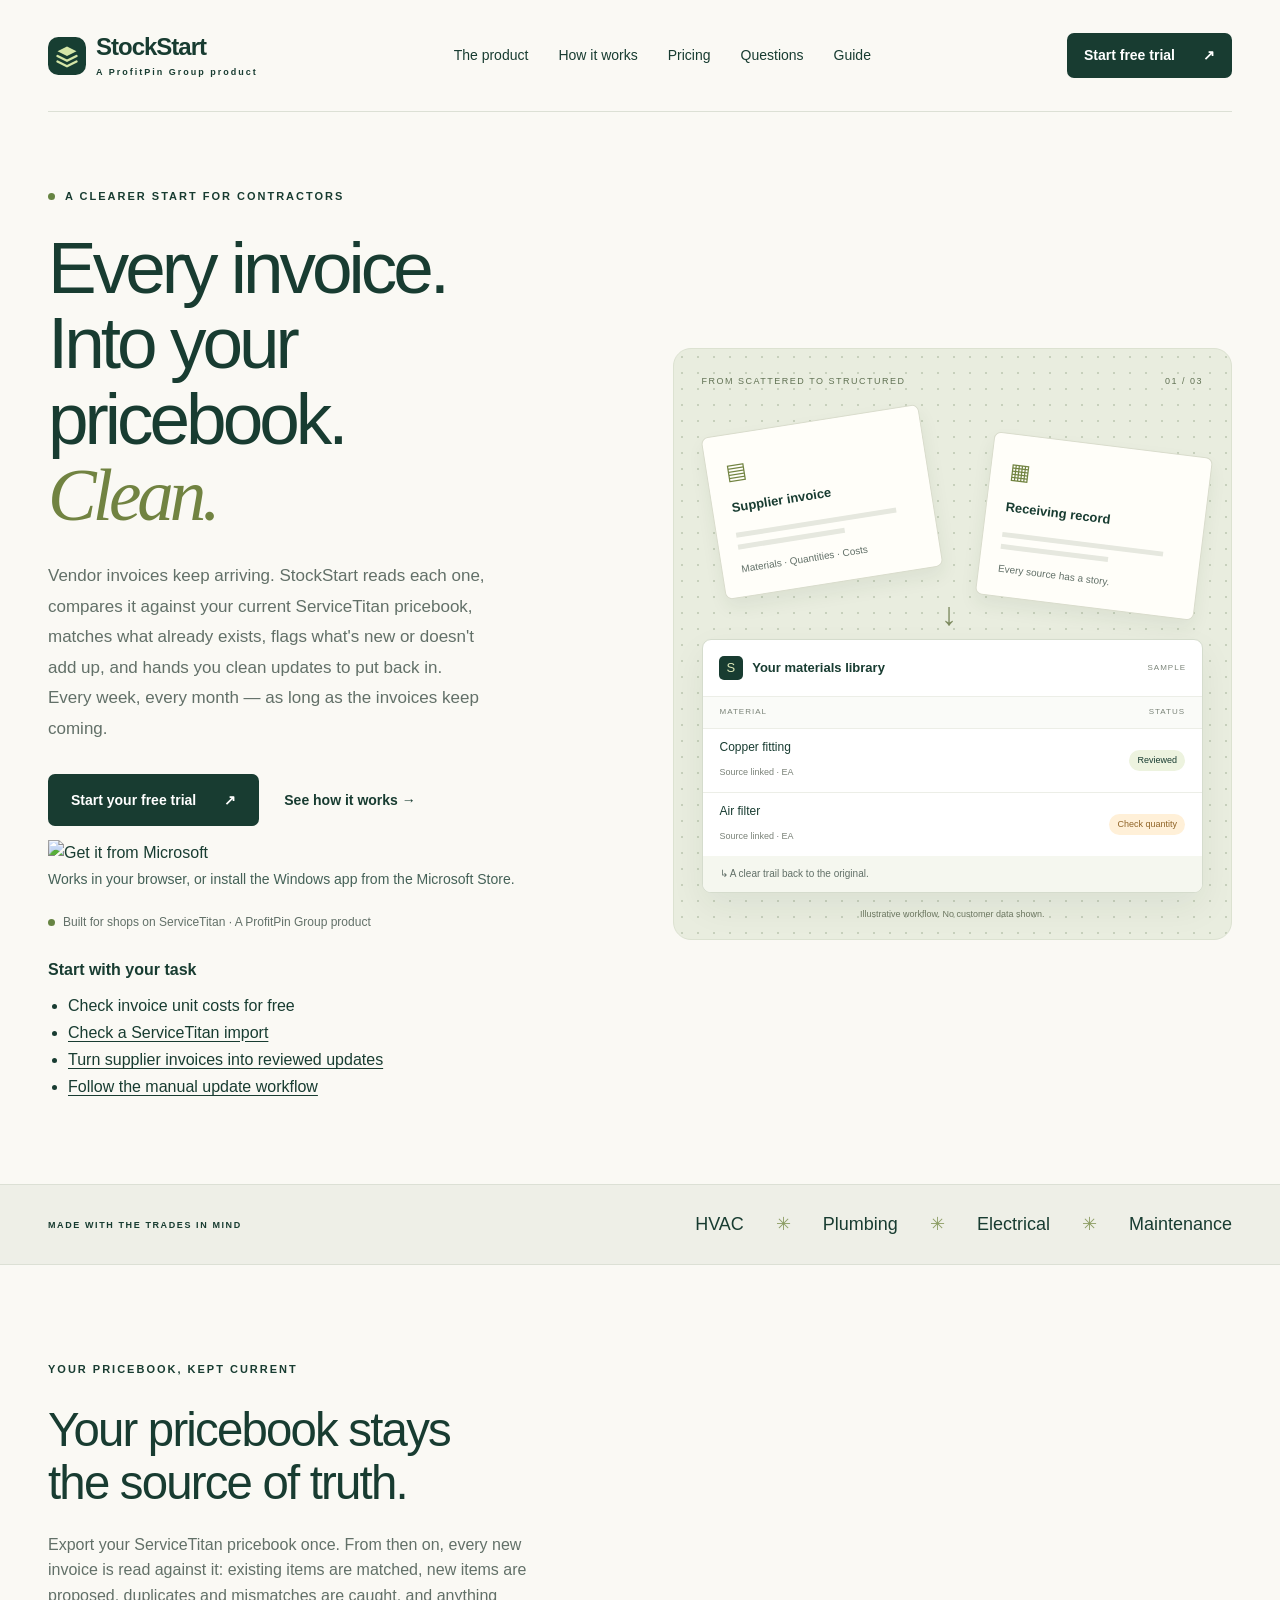
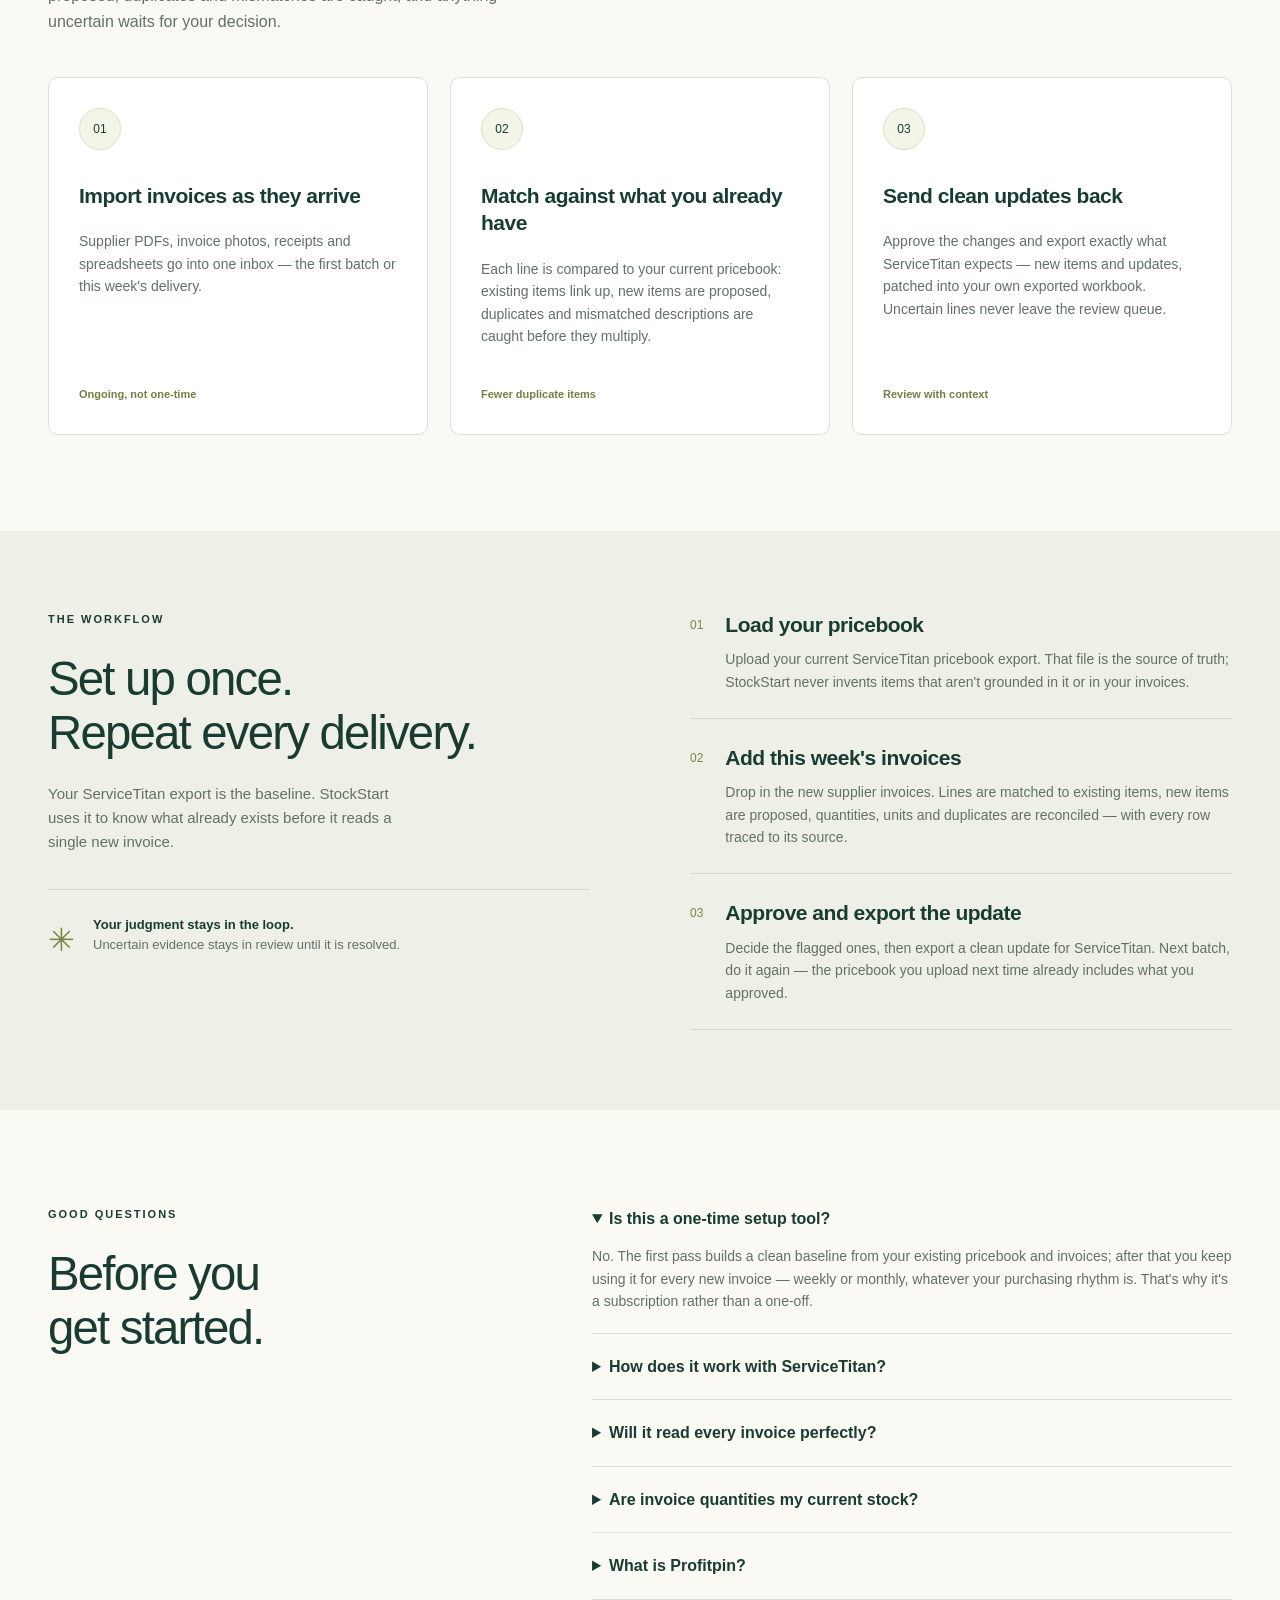
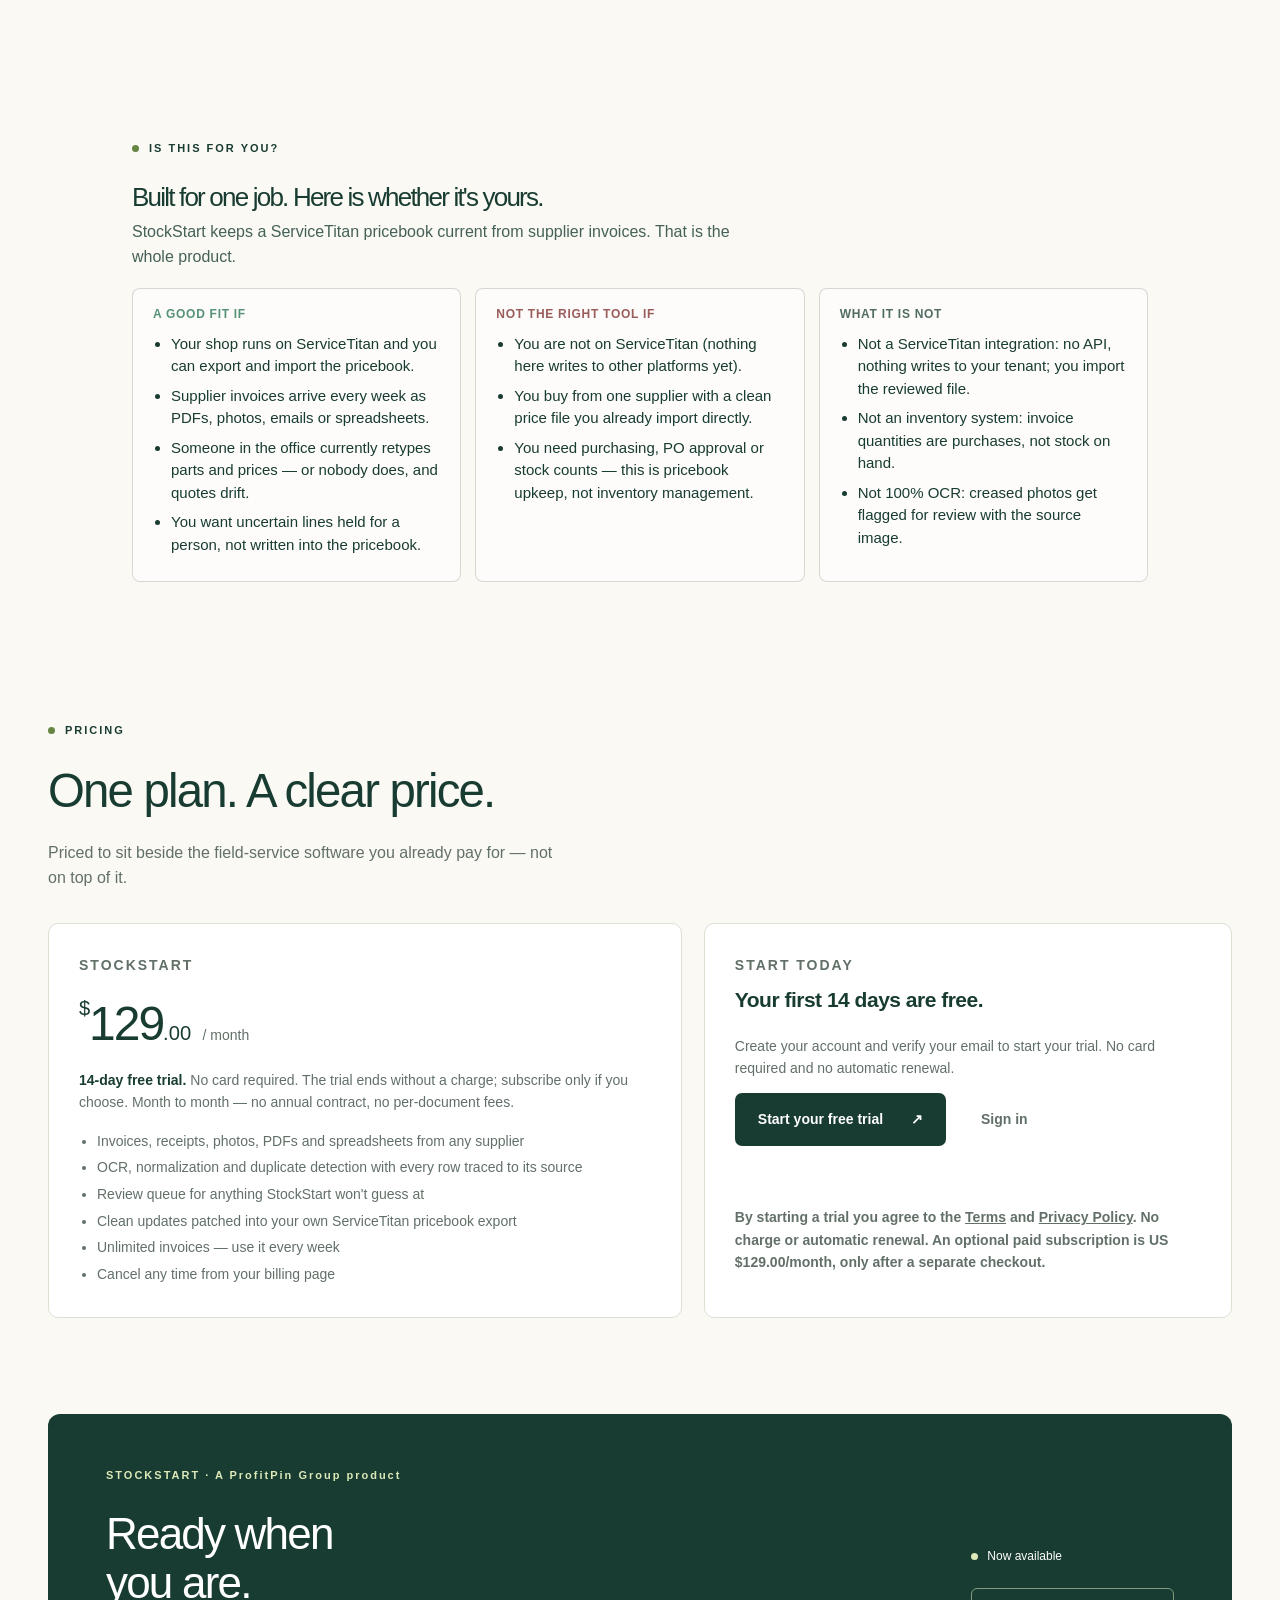
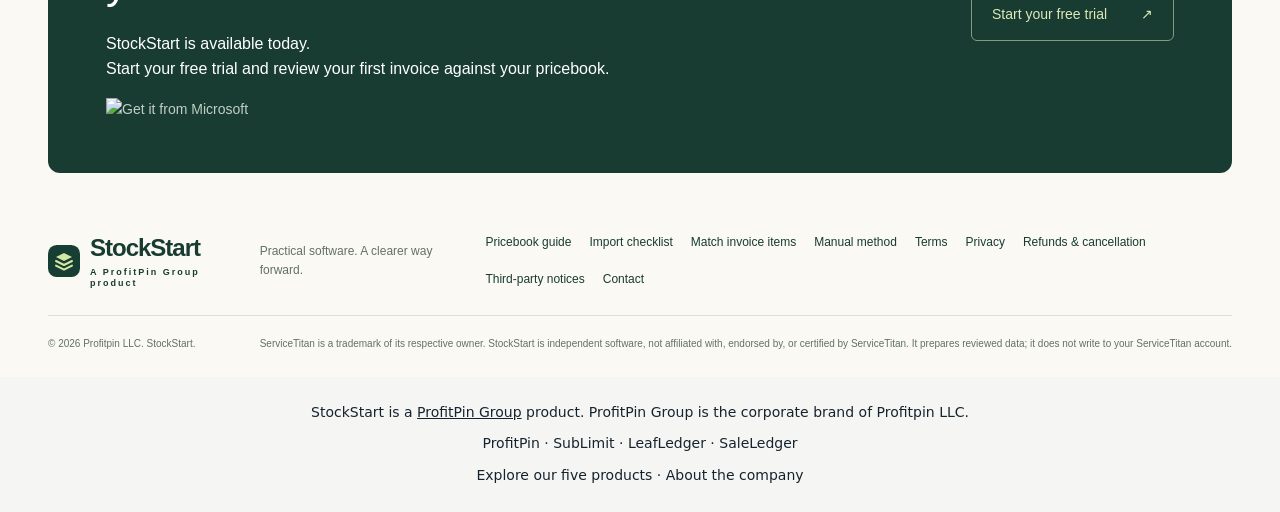
==== commit da158916: "Show the Microsoft Store badge on the StockStart home page Co-Authored-By: Claude Opus 5.5 <noreply@" ====
--- a/index.html
+++ b/index.html
@@ -26,6 +26,7 @@
         <h1>Every invoice.<br>Into your pricebook.<br><em>Clean.</em></h1>
         <p class="intro">Vendor invoices keep arriving. StockStart reads each one, compares it against your current ServiceTitan pricebook, matches what already exists, flags what's new or doesn't add up, and hands you clean updates to put back in. Every week, every month — as long as the invoices keep coming.</p>
         <div class="actions"><a class="button dark" href="https://app.getstockstart.com/signup">Start your free trial <span aria-hidden="true">↗</span></a><a class="text-link" href="#how-it-works">See how it works <span aria-hidden="true">→</span></a></div>
+        <p style="margin-top:14px"><a href="https://apps.microsoft.com/detail/9PK7HXBCMQW8?mode=direct"><img src="https://get.microsoft.com/images/en-us%20dark.svg" width="180" alt="Get it from Microsoft"></a><br><span style="font-size:14px;opacity:.8">Works in your browser, or install the Windows app from the Microsoft Store.</span></p>
         <p class="availability"><span class="dot"></span> Built for shops on ServiceTitan · A ProfitPin Group product</p><div class="search-task-links" style="margin-top:24px;max-width:42rem;line-height:1.7"><p style="margin:0 0 8px;font-weight:600">Start with your task</p><ul style="margin:0;padding-left:20px"><li><a href="./pricebook-unit-cost-checker.html">Check invoice unit costs for free</a></li><li><a href="./servicetitan-pricebook-import-checklist.html" style="text-decoration:underline;text-underline-offset:3px">Check a ServiceTitan import</a></li><li><a href="./supplier-invoice-pdf-to-pricebook.html" style="text-decoration:underline;text-underline-offset:3px">Turn supplier invoices into reviewed updates</a></li><li><a href="./servicetitan-pricebook-manual-update.html" style="text-decoration:underline;text-underline-offset:3px">Follow the manual update workflow</a></li></ul></div>
       </div>
       <div class="visual" aria-label="Illustration of sample documents becoming a reviewed materials library">
@@ -90,7 +91,7 @@
         </article>
       </div>
     </section>
-    <section class="wrap" id="availability"><div class="launch"><div><p class="eyebrow">STOCKSTART · A ProfitPin Group product</p><h2>Ready when<br>you are.</h2><p>StockStart is available today.<br>Start your free trial and review your first invoice against your pricebook.</p></div><div class="launch-status"><span class="dot"></span> Now available<a href="https://app.getstockstart.com/signup">Start your free trial <span aria-hidden="true">↗</span></a></div></div></section>
+    <section class="wrap" id="availability"><div class="launch"><div><p class="eyebrow">STOCKSTART · A ProfitPin Group product</p><h2>Ready when<br>you are.</h2><p>StockStart is available today.<br>Start your free trial and review your first invoice against your pricebook.</p><p><a href="https://apps.microsoft.com/detail/9PK7HXBCMQW8?mode=direct"><img src="https://get.microsoft.com/images/en-us%20dark.svg" width="180" alt="Get it from Microsoft"></a></p></div><div class="launch-status"><span class="dot"></span> Now available<a href="https://app.getstockstart.com/signup">Start your free trial <span aria-hidden="true">↗</span></a></div></div></section>
   </main>
   <footer class="wrap"><div class="footer-top"><a class="brand" href="#"><img src="./mark.svg" width="32" height="32" alt=""><span>StockStart<small>A ProfitPin Group product</small></span></a><p>Practical software. A clearer way forward.</p><div style="display:flex;gap:18px;flex-wrap:wrap;font-size:12px"><a href="./servicetitan-pricebook-vendor-invoices.html">Pricebook guide</a><a href="./servicetitan-pricebook-import-checklist.html">Import checklist</a><a href="./vendor-invoice-pricebook-matching.html">Match invoice items</a><a href="./servicetitan-pricebook-manual-update.html">Manual method</a><a href="./terms.html">Terms</a><a href="./privacy.html">Privacy</a><a href="./refunds.html">Refunds &amp; cancellation</a><a href="./licenses.html">Third-party notices</a><a href="mailto:support@getstockstart.com">Contact</a></div></div><div class="footer-bottom"><span>© 2026 Profitpin LLC. StockStart.</span><span>ServiceTitan is a trademark of its respective owner. StockStart is independent software, not affiliated with, endorsed by, or certified by ServiceTitan. It prepares reviewed data; it does not write to your ServiceTitan account.</span></div></footer>
 <script src="/lead-source.js" defer></script>
